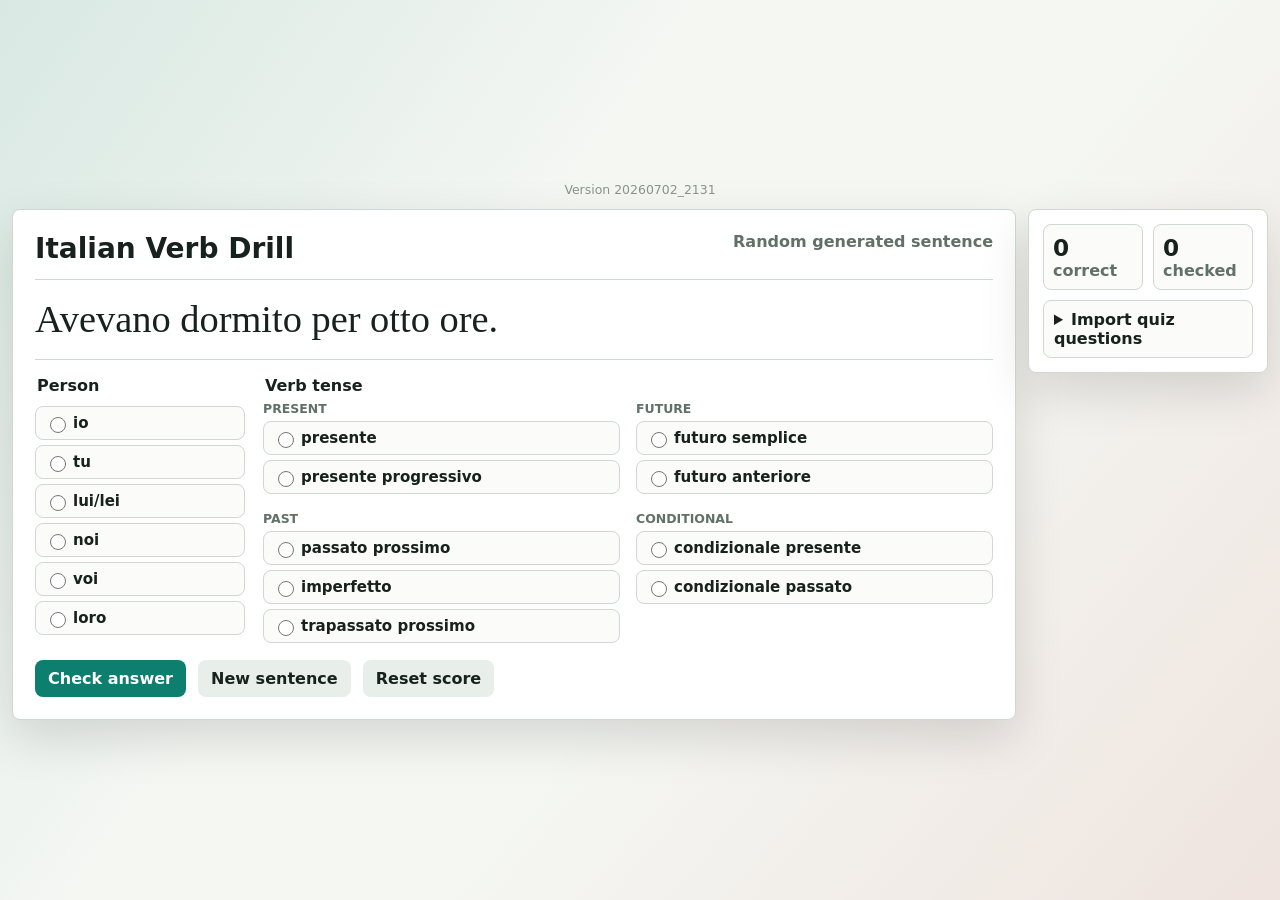
==== index.html @ b729ea6e "Clear answer state on new sentence" ====
﻿<!doctype html>
<html lang="en">
<head>
  <meta charset="utf-8">
  <meta name="viewport" content="width=device-width, initial-scale=1">
  <title>Italian Verb Drill</title>
  <style>
    :root { --ink:#17211d; --muted:#617167; --line:#cfd8d2; --page:#f5f7f3; --accent:#0d7f6f; --accent-dark:#095f54; --good:#12733c; --bad:#b1332c; --soft-good:#e7f5ec; --soft-bad:#fae9e7; }
    * { box-sizing: border-box; }
    body { font-family: system-ui, -apple-system, BlinkMacSystemFont, "Segoe UI", sans-serif; margin: 0; min-height: 100vh; display: grid; place-items: center; background: linear-gradient(125deg, rgba(13,127,111,.12), transparent 38%), linear-gradient(310deg, rgba(181,56,45,.10), transparent 42%), var(--page); color: var(--ink); padding: 12px; }
    main { width: min(1500px, 100%); display: grid; grid-template-columns: minmax(0, 1fr) 240px; gap: 12px; }
    section, aside { background: white; border: 1px solid var(--line); border-radius: 8px; box-shadow: 0 18px 50px #0002; }
    section { padding: clamp(14px, 2vw, 22px); }
    aside { padding: 14px; align-self: start; display: grid; gap: 10px; }
    h1 { margin: 0; font-size: clamp(1.25rem, 2.2vw, 1.75rem); letter-spacing: 0; }
    .top { display: flex; justify-content: space-between; gap: 16px; align-items: start; margin-bottom: 14px; }
    #counter, .muted { color: var(--muted); font-weight: 650; }
    #sentence { font: clamp(1.45rem, 3vw, 2.65rem)/1.12 Georgia, "Times New Roman", serif; margin: 0 0 16px; padding: 18px 0; border-block: 1px solid var(--line); }
    .grid { display: grid; grid-template-columns: 210px minmax(720px, 1fr); gap: 18px; align-items: start; }
    fieldset { border: 0; padding: 0; margin: 0; }
#tenses { display: grid; grid-template-columns: repeat(2, minmax(260px, 1fr)); gap: 12px 16px; align-items: start; }
.tense-stack { display: grid; gap: 12px; min-width: 0; }
.tense-group { min-width: 0; }
.tense-group-title { color: var(--muted); font-size: .78rem; font-weight: 850; text-transform: uppercase; margin: 0 0 5px; }
    legend { font-weight: 850; margin-bottom: 6px; }
    label { display: grid; grid-template-columns: 20px 1fr; gap: 8px; align-items: center; min-height: 34px; padding: 6px 9px; margin: 5px 0; border: 1px solid var(--line); border-radius: 8px; background: #fbfcfa; cursor: pointer; font-weight: 700; font-size: .94rem; }
    label.answer-correct { background: #e7f5ec; border-color: #8fcfa6; color: #115f34; }
    label.answer-wrong { background: #fae9e7; border-color: #e2aaa4; color: #9d2f28; }
    input[type="radio"] { width: 16px; height: 16px; accent-color: var(--accent); }
    button { margin-top: 12px; margin-right: 7px; padding: 9px 13px; border: 0; border-radius: 8px; font: inherit; font-weight: 850; cursor: pointer; background: #e8eee9; color: var(--ink); }
    button.primary { background: var(--accent); color: white; }
    button.primary:hover { background: var(--accent-dark); }
    #feedback { display: none; font-weight: 800; margin: 12px 0 0; padding: 10px 12px; border-radius: 8px; }
    #feedback[hidden] { display: none; }
    #feedback.show { display: block; }
    #feedback[hidden], #feedback.show[hidden] { display: none !important; }
    .conjugation-panel { margin-top: 12px; border: 1px solid var(--line); border-radius: 8px; background: #fbfcfa; overflow: hidden; }
    .conjugation-title { padding: 9px 11px; font-weight: 850; border-bottom: 1px solid var(--line); background: #f1f5f2; }
    .conjugation-grid { display: grid; grid-template-columns: repeat(2, minmax(0, 1fr)); }
    .conjugation-row { display: grid; grid-template-columns: 70px 1fr; gap: 8px; padding: 8px 11px; border-top: 1px solid #edf1ee; }
    .conjugation-row:nth-child(1), .conjugation-row:nth-child(2) { border-top: 0; }
    .conjugation-person { color: var(--muted); font-weight: 850; }
    .conjugation-form { font-weight: 760; }
    #feedback.correct { color: var(--good); background: var(--soft-good); border: 1px solid #acd7bb; }
    #feedback.wrong, #feedback.warn { color: var(--bad); background: var(--soft-bad); border: 1px solid #e6bab6; }
    .score { display: grid; grid-template-columns: 1fr 1fr; gap: 10px; }
    .score div { border: 1px solid var(--line); border-radius: 8px; padding: 9px; background: #fbfcfa; }
    .score strong { display: block; font-size: 1.45rem; }
    textarea { width: 100%; min-height: 120px; resize: vertical; border: 1px solid var(--line); border-radius: 8px; padding: 10px; font: 13px ui-monospace, Consolas, monospace; }
    .side-actions button { width: 100%; margin: 6px 0 0; }
    .import-tools { border: 1px solid var(--line); border-radius: 8px; padding: 9px 10px; background: #fbfcfa; }
    .import-tools summary { cursor: pointer; font-weight: 850; }
    .import-tools:not([open]) { padding-bottom: 9px; }
    .small { font-size: .9rem; color: var(--muted); line-height: 1.35; }
    @media (max-width: 1250px) { main { grid-template-columns: 1fr; } aside { grid-template-columns: 240px 1fr; align-items: start; } }
    @media (max-width: 1100px) { .grid { grid-template-columns: 190px minmax(0, 1fr); } #tenses { grid-template-columns: repeat(2, minmax(230px, 1fr)); } }
    @media (max-width: 820px) { main, .grid, #tenses { grid-template-columns: 1fr; } .top { display: block; } }
      .version-stamp { grid-column: 1 / -1; text-align: center; color: #8b948e; font-size: .78rem; margin-top: 2px; }
  </style>
</head>
<body>
<main>
  <div class="version-stamp" id="versionStamp"></div>
  <section>
    <div class="top"><h1>Italian Verb Drill</h1><div id="counter">New random sentence</div></div>
    <p id="sentence"></p>
    <form id="quiz" autocomplete="off">
      <div class="grid">
        <fieldset><legend>Person</legend><div id="people"></div></fieldset>
        <fieldset><legend>Verb tense</legend><div id="tenses"></div></fieldset>
      </div>
      <button class="primary" type="submit">Check answer</button>
      <button type="button" id="explain" hidden>Explain answer</button>
      <button type="button" id="next">New sentence</button>
      <button type="button" id="reset">Reset score</button>
    </form>
    <p id="feedback" aria-live="polite" hidden></p>
    <div id="conjugationPanel" class="conjugation-panel" hidden></div>
  </section>
  <aside>
    <div class="score">
      <div><strong id="correctCount">0</strong><span class="muted">correct</span></div>
      <div><strong id="attemptCount">0</strong><span class="muted">checked</span></div>
    </div>
    <details class="import-tools">
      <summary>Import quiz questions</summary>
      <p class="small">Copy the prompt, ask ChatGPT, then paste the JSON here and import it.</p>
      <textarea id="importBox" spellcheck="false" placeholder='[{"sentence":"Sto studiando la grammatica.","person":"io","tense":"presente progressivo","translation":"I am studying grammar."}]'></textarea>
      <div class="side-actions">
        <button type="button" id="copyPrompt">Copy ChatGPT prompt</button>
        <button type="button" id="importSentences">Import pasted sentences</button>
      </div>
    </details>
  </aside>
</main>
<script>
const APP_VERSION = "20260702_2131";
const people = ["io", "tu", "lui/lei", "noi", "voi", "loro"];
const tenses = [
  "presente",
  "presente progressivo",
  "passato prossimo",
  "imperfetto",
  "trapassato prossimo",
  "futuro semplice",
  "futuro anteriore",
  "condizionale presente",
  "condizionale passato"
];
const tenseHints = {
  presente: "The presente describes what happens now or generally. Look for endings like -o, -i, -a/-e, -iamo, -ate/-ete/-ite, or -ano/-ono.",
  "presente progressivo": "The presente progressivo uses stare in the present plus the gerund, like sto parlando or stanno dormendo.",
  "passato prossimo": "The passato prossimo uses avere or essere in the present plus a past participle, like ho parlato or sono stato.",
  imperfetto: "The imperfetto describes ongoing or habitual past action. Common endings include -vo, -vi, -va, -vamo, -vate, and -vano.",
  "trapassato prossimo": "The trapassato prossimo means had done something. It uses the imperfetto of avere or essere plus a past participle, like avevo parlato or ero stato.",
  "futuro semplice": "The futuro semplice describes what will happen. Common endings include -r\u00f2, -rai, -r\u00e0, -remo, -rete, and -ranno.",
  "futuro anteriore": "The futuro anteriore means will have done something. It uses the future of avere or essere plus a past participle, like avr\u00f2 parlato or sar\u00f2 stato.",
  "condizionale presente": "The condizionale presente describes what would happen. Common endings include -rei, -resti, -rebbe, -remmo, -reste, and -rebbero.",
  "condizionale passato": "The condizionale passato means would have done something. It uses the conditional of avere or essere plus a past participle, like avrei parlato or sarei stato."
};
const endings = {
  parlare: {
    "presente": { io:"parlo", tu:"parli", "lui/lei":"parla", noi:"parliamo", voi:"parlate", loro:"parlano" },
    "presente progressivo": { io:"sto parlando", tu:"stai parlando", "lui/lei":"sta parlando", noi:"stiamo parlando", voi:"state parlando", loro:"stanno parlando" },
    "passato prossimo": { io:"ho parlato", tu:"hai parlato", "lui/lei":"ha parlato", noi:"abbiamo parlato", voi:"avete parlato", loro:"hanno parlato" },
    "imperfetto": { io:"parlavo", tu:"parlavi", "lui/lei":"parlava", noi:"parlavamo", voi:"parlavate", loro:"parlavano" },
    "trapassato prossimo": { io:"avevo parlato", tu:"avevi parlato", "lui/lei":"aveva parlato", noi:"avevamo parlato", voi:"avevate parlato", loro:"avevano parlato" },
    "futuro semplice": { io:"parler\u00f2", tu:"parlerai", "lui/lei":"parler\u00e0", noi:"parleremo", voi:"parlerete", loro:"parleranno" },
    "futuro anteriore": { io:"avr\u00f2 parlato", tu:"avrai parlato", "lui/lei":"avr\u00e0 parlato", noi:"avremo parlato", voi:"avrete parlato", loro:"avranno parlato" },
    "condizionale presente": { io:"parlerei", tu:"parleresti", "lui/lei":"parlerebbe", noi:"parleremmo", voi:"parlereste", loro:"parlerebbero" },
    "condizionale passato": { io:"avrei parlato", tu:"avresti parlato", "lui/lei":"avrebbe parlato", noi:"avremmo parlato", voi:"avreste parlato", loro:"avrebbero parlato" }
  },
  finire: {
    "presente": { io:"finisco", tu:"finisci", "lui/lei":"finisce", noi:"finiamo", voi:"finite", loro:"finiscono" },
    "presente progressivo": { io:"sto finendo", tu:"stai finendo", "lui/lei":"sta finendo", noi:"stiamo finendo", voi:"state finendo", loro:"stanno finendo" },
    "passato prossimo": { io:"ho finito", tu:"hai finito", "lui/lei":"ha finito", noi:"abbiamo finito", voi:"avete finito", loro:"hanno finito" },
    "imperfetto": { io:"finivo", tu:"finivi", "lui/lei":"finiva", noi:"finivamo", voi:"finivate", loro:"finivano" },
    "trapassato prossimo": { io:"avevo finito", tu:"avevi finito", "lui/lei":"aveva finito", noi:"avevamo finito", voi:"avevate finito", loro:"avevano finito" },
    "futuro semplice": { io:"finir\u00f2", tu:"finirai", "lui/lei":"finir\u00e0", noi:"finiremo", voi:"finirete", loro:"finiranno" },
    "futuro anteriore": { io:"avr\u00f2 finito", tu:"avrai finito", "lui/lei":"avr\u00e0 finito", noi:"avremo finito", voi:"avrete finito", loro:"avranno finito" },
    "condizionale presente": { io:"finirei", tu:"finiresti", "lui/lei":"finirebbe", noi:"finiremmo", voi:"finireste", loro:"finirebbero" },
    "condizionale passato": { io:"avrei finito", tu:"avresti finito", "lui/lei":"avrebbe finito", noi:"avremmo finito", voi:"avreste finito", loro:"avrebbero finito" }
  },
  dormire: {
    "presente": { io:"dormo", tu:"dormi", "lui/lei":"dorme", noi:"dormiamo", voi:"dormite", loro:"dormono" },
    "presente progressivo": { io:"sto dormendo", tu:"stai dormendo", "lui/lei":"sta dormendo", noi:"stiamo dormendo", voi:"state dormendo", loro:"stanno dormendo" },
    "passato prossimo": { io:"ho dormito", tu:"hai dormito", "lui/lei":"ha dormito", noi:"abbiamo dormito", voi:"avete dormito", loro:"hanno dormito" },
    "imperfetto": { io:"dormivo", tu:"dormivi", "lui/lei":"dormiva", noi:"dormivamo", voi:"dormivate", loro:"dormivano" },
    "trapassato prossimo": { io:"avevo dormito", tu:"avevi dormito", "lui/lei":"aveva dormito", noi:"avevamo dormito", voi:"avevate dormito", loro:"avevano dormito" },
    "futuro semplice": { io:"dormir\u00f2", tu:"dormirai", "lui/lei":"dormir\u00e0", noi:"dormiremo", voi:"dormirete", loro:"dormiranno" },
    "futuro anteriore": { io:"avr\u00f2 dormito", tu:"avrai dormito", "lui/lei":"avr\u00e0 dormito", noi:"avremo dormito", voi:"avrete dormito", loro:"avranno dormito" },
    "condizionale presente": { io:"dormirei", tu:"dormiresti", "lui/lei":"dormirebbe", noi:"dormiremmo", voi:"dormireste", loro:"dormirebbero" },
    "condizionale passato": { io:"avrei dormito", tu:"avresti dormito", "lui/lei":"avrebbe dormito", noi:"avremmo dormito", voi:"avreste dormito", loro:"avrebbero dormito" }
  },
  essere: {
    "presente": { io:"sono", tu:"sei", "lui/lei":"\u00e8", noi:"siamo", voi:"siete", loro:"sono" },
    "passato prossimo": { io:"sono stato", tu:"sei stato", "lui/lei":"\u00e8 stato", noi:"siamo stati", voi:"siete stati", loro:"sono stati" },
    "imperfetto": { io:"ero", tu:"eri", "lui/lei":"era", noi:"eravamo", voi:"eravate", loro:"erano" },
    "trapassato prossimo": { io:"ero stato", tu:"eri stato", "lui/lei":"era stato", noi:"eravamo stati", voi:"eravate stati", loro:"erano stati" },
    "futuro semplice": { io:"sar\u00f2", tu:"sarai", "lui/lei":"sar\u00e0", noi:"saremo", voi:"sarete", loro:"saranno" },
    "futuro anteriore": { io:"sar\u00f2 stato", tu:"sarai stato", "lui/lei":"sar\u00e0 stato", noi:"saremo stati", voi:"sarete stati", loro:"saranno stati" },
    "condizionale presente": { io:"sarei", tu:"saresti", "lui/lei":"sarebbe", noi:"saremmo", voi:"sareste", loro:"sarebbero" },
    "condizionale passato": { io:"sarei stato", tu:"saresti stato", "lui/lei":"sarebbe stato", noi:"saremmo stati", voi:"sareste stati", loro:"sarebbero stati" }
  }
};
const verbContexts = {
  parlare: [
    { it: "con il professore", en: "with the teacher" },
    { it: "al telefono", en: "on the phone" },
    { it: "della lezione", en: "about the lesson" },
    { it: "con Maria dopo cena", en: "with Maria after dinner" },
    { it: "lentamente", en: "slowly" }
  ],
  finire: [
    { it: "i compiti", en: "the homework" },
    { it: "il libro", en: "the book" },
    { it: "il progetto", en: "the project" },
    { it: "la lezione", en: "the lesson" },
    { it: "tutto prima di cena", en: "everything before dinner" }
  ],
  dormire: [
    { it: "bene", en: "well" },
    { it: "poco", en: "a little" },
    { it: "fino a tardi", en: "until late" },
    { it: "in albergo", en: "at the hotel" },
    { it: "per otto ore", en: "for eight hours" }
  ]
};
const adjectiveForms = {
  pronto: { io:"pronto", tu:"pronto", "lui/lei":"pronto", noi:"pronti", voi:"pronti", loro:"pronti" },
  stanco: { io:"stanco", tu:"stanco", "lui/lei":"stanco", noi:"stanchi", voi:"stanchi", loro:"stanchi" },
  felice: { io:"felice", tu:"felice", "lui/lei":"felice", noi:"felici", voi:"felici", loro:"felici" },
  "in ritardo": { io:"in ritardo", tu:"in ritardo", "lui/lei":"in ritardo", noi:"in ritardo", voi:"in ritardo", loro:"in ritardo" },
  "molto gentile": { io:"molto gentile", tu:"molto gentile", "lui/lei":"molto gentile", noi:"molto gentili", voi:"molto gentili", loro:"molto gentili" }
};
const adjectives = Object.keys(adjectiveForms);
const adjectiveMeanings = {
  pronto: "ready",
  pronti: "ready",
  stanco: "tired",
  stanchi: "tired",
  felice: "happy",
  felici: "happy",
  "in ritardo": "late",
  "molto gentile": "very kind",
  "molto gentili": "very kind"
};
const verbMeanings = {
  parlare: "to speak",
  finire: "to finish",
  dormire: "to sleep",
  essere: "to be"
};
const personMeanings = {
  io: "I",
  tu: "you",
  "lui/lei": "he/she",
  noi: "we",
  voi: "you all",
  loro: "they"
};
const essereTranslationTemplates = {
  presente: { io:"am", tu:"are", "lui/lei":"is", noi:"are", voi:"are", loro:"are" },
  "presente progressivo": { io:"am being", tu:"are being", "lui/lei":"is being", noi:"are being", voi:"are being", loro:"are being" },
  "passato prossimo": { io:"was / have been", tu:"were / have been", "lui/lei":"was / has been", noi:"were / have been", voi:"were / have been", loro:"were / have been" },
  imperfetto: { io:"was / used to be", tu:"were / used to be", "lui/lei":"was / used to be", noi:"were / used to be", voi:"were / used to be", loro:"were / used to be" },
  "trapassato prossimo": { io:"had been", tu:"had been", "lui/lei":"had been", noi:"had been", voi:"had been", loro:"had been" },
  "futuro semplice": { io:"will be", tu:"will be", "lui/lei":"will be", noi:"will be", voi:"will be", loro:"will be" },
  "futuro anteriore": { io:"will have been", tu:"will have been", "lui/lei":"will have been", noi:"will have been", voi:"will have been", loro:"will have been" },
  "condizionale presente": { io:"would be", tu:"would be", "lui/lei":"would be", noi:"would be", voi:"would be", loro:"would be" },
  "condizionale passato": { io:"would have been", tu:"would have been", "lui/lei":"would have been", noi:"would have been", voi:"would have been", loro:"would have been" }
};
const translationTemplates = {
  presente: { parlare:"speak", finire:"finish", dormire:"sleep", essere:"am/is/are" },
  "presente progressivo": { parlare:"am/is/are speaking", finire:"am/is/are finishing", dormire:"am/is/are sleeping", essere:"am/is/are being" },
  "passato prossimo": { parlare:"spoke / have spoken", finire:"finished / have finished", dormire:"slept / have slept", essere:"was/were / have been" },
  imperfetto: { parlare:"was/were speaking / used to speak", finire:"was/were finishing / used to finish", dormire:"was/were sleeping / used to sleep", essere:"was/were / used to be" },
  "trapassato prossimo": { parlare:"had spoken", finire:"had finished", dormire:"had slept", essere:"had been" },
  "futuro semplice": { parlare:"will speak", finire:"will finish", dormire:"will sleep", essere:"will be" },
  "futuro anteriore": { parlare:"will have spoken", finire:"will have finished", dormire:"will have slept", essere:"will have been" },
  "condizionale presente": { parlare:"would speak", finire:"would finish", dormire:"would sleep", essere:"would be" },
  "condizionale passato": { parlare:"would have spoken", finire:"would have finished", dormire:"would have slept", essere:"would have been" }
};
const curatedQuestions = [
  { sentence:"Ho parlato con il medico stamattina.", person:"io", tense:"passato prossimo", verb:"parlare", form:"ho parlato", translation:"I spoke with the doctor this morning." },
  { sentence:"Stavamo parlando della vacanza.", person:"noi", tense:"presente progressivo", verb:"parlare", form:"stiamo parlando", translation:"We are talking about the vacation." },
  { sentence:"Avevate finito i compiti prima di uscire.", person:"voi", tense:"trapassato prossimo", verb:"finire", form:"avevate finito", translation:"You all had finished the homework before going out." },
  { sentence:"Finiranno il progetto entro venerd\u00ec.", person:"loro", tense:"futuro semplice", verb:"finire", form:"finiranno", translation:"They will finish the project by Friday." },
  { sentence:"Dormiresti meglio con meno caff\u00e8.", person:"tu", tense:"condizionale presente", verb:"dormire", form:"dormiresti", translation:"You would sleep better with less coffee." },
  { sentence:"Avrei dormito ancora un'ora.", person:"io", tense:"condizionale passato", verb:"dormire", form:"avrei dormito", translation:"I would have slept another hour." },
  { sentence:"Saremo stati in ritardo.", person:"noi", tense:"futuro anteriore", verb:"essere", form:"saremo stati", translation:"We will have been late." },
  { sentence:"Erano molto gentili con tutti.", person:"loro", tense:"imperfetto", verb:"essere", form:"erano", translation:"They were very kind to everyone." }
];
let imported = [];
let current = null;
let attempts = 0;
let correct = 0;
let answered = false;
let gotThisOne = false;
const form = document.getElementById("quiz");
const feedback = document.getElementById("feedback");
const conjugationPanel = document.getElementById("conjugationPanel");
const explainButton = document.getElementById("explain");
function choice(list) { return list[Math.floor(Math.random() * list.length)]; }
function capitalize(text) { return text.charAt(0).toUpperCase() + text.slice(1); }
function radios(list, name, target) { target.innerHTML = list.map(x => '<label><input type="radio" name="' + name + '" value="' + x + '"><span>' + x + '</span></label>').join(""); }
function tenseRadios(target) {
  const columns = [
    [
      { title: "Present", items: ["presente", "presente progressivo"] },
      { title: "Past", items: ["passato prossimo", "imperfetto", "trapassato prossimo"] }
    ],
    [
      { title: "Future", items: ["futuro semplice", "futuro anteriore"] },
      { title: "Conditional", items: ["condizionale presente", "condizionale passato"] }
    ]
  ];
  target.innerHTML = columns.map(column => '<div class="tense-stack">' + column.map(group => '<div class="tense-group"><div class="tense-group-title">' + group.title + '</div>' + group.items.map(x => '<label><input type="radio" name="tense" value="' + x + '"><span>' + x + '</span></label>').join("") + '</div>').join("") + '</div>').join("");
}
function selected(name) { return document.querySelector('input[name="' + name + '"]:checked')?.value; }
function clearSelections() { document.querySelectorAll('input[type="radio"]').forEach(input => { input.checked = false; input.defaultChecked = false; input.removeAttribute("checked"); }); }
function renderAnswerControls() {
  radios(people, "person", document.getElementById("people"));
  tenseRadios(document.getElementById("tenses"));
  clearSelections();
}
function clearAnswerHighlights() { document.querySelectorAll("label.answer-correct, label.answer-wrong").forEach(label => label.classList.remove("answer-correct", "answer-wrong")); }
function markChoice(name, value, className) { const input = Array.from(document.querySelectorAll('input[name="' + name + '"]')).find(option => option.value === value); if (input) input.closest("label")?.classList.add(className); }
function markCheckedAnswers(person, tense) { clearAnswerHighlights(); markChoice("person", current.person, "answer-correct"); markChoice("tense", current.tense, "answer-correct"); if (person !== current.person) markChoice("person", person, "answer-wrong"); if (tense !== current.tense) markChoice("tense", tense, "answer-wrong"); }
function hideFeedback() { feedback.hidden = true; feedback.className = ""; feedback.textContent = ""; }
function show(kind, text) { feedback.hidden = false; feedback.className = 'show ' + kind; feedback.textContent = text; }
function translationLine() { return current.translation ? " Translation: " + current.translation : ""; }
function hideConjugation() { conjugationPanel.hidden = true; conjugationPanel.innerHTML = ""; }
function resetAnswerState() {
  clearSelections();
  clearAnswerHighlights();
  hideConjugation();
  hideFeedback();
  explainButton.hidden = true;
  document.querySelectorAll("label.answer-correct, label.answer-wrong").forEach(label => label.classList.remove("answer-correct", "answer-wrong"));
}
function showConjugation() {
  if (!current.verb || !endings[current.verb]?.[current.tense]) { hideConjugation(); return; }
  const forms = endings[current.verb][current.tense];
  conjugationPanel.hidden = false;
  conjugationPanel.innerHTML = '<div class="conjugation-title">' + current.verb + ' - ' + current.tense + '</div><div class="conjugation-grid">' + people.map(person => '<div class="conjugation-row"><span class="conjugation-person">' + person + '</span><span class="conjugation-form">' + forms[person] + '</span></div>').join("") + '</div>';
}
function explainCurrent() {
  const formText = current.form || current.sentence.split(/\s+/).slice(0, 2).join(" ") || "the verb";
  const meaning = current.verb ? " The infinitive " + current.verb + " means " + (verbMeanings[current.verb] || "this verb") + "." : "";
  const translation = current.translation ? " Translation: " + current.translation : "";
  return formText + " is " + current.person + " in the " + current.tense + "." + meaning + " " + (tenseHints[current.tense] || "Look at the verb form and auxiliary to identify the tense.") + translation;
}
function updateScore() { correctCount.textContent = correct; attemptCount.textContent = attempts; }
function clearQuizUrl() { if (typeof location !== "undefined" && location.search) history.replaceState(null, "", location.pathname); }
function availablePairs() {
  const pairs = [];
  for (const verb of Object.keys(endings)) {
    for (const tense of tenses) {
      if (!endings[verb][tense]) continue;
      for (const person of people) {
        const formText = endings[verb][tense][person];
        const duplicateCount = people.filter(other => endings[verb][tense]?.[other] === formText).length;
        if (duplicateCount === 1) pairs.push({ verb, tense, person, form: formText });
      }
    }
  }
  return pairs;
}
const localPairs = availablePairs();
function englishVerbPhrase(pair) {
  if (pair.verb === "essere") return essereTranslationTemplates[pair.tense]?.[pair.person] || "be";
  const base = {
    parlare: "speak",
    finire: "finish",
    dormire: "sleep"
  }[pair.verb] || pair.verb;
  const third = { parlare: "speaks", finire: "finishes", dormire: "sleeps" }[pair.verb] || base;
  const gerund = { parlare: "speaking", finire: "finishing", dormire: "sleeping" }[pair.verb] || base;
  const past = { parlare: "spoken", finire: "finished", dormire: "slept" }[pair.verb] || base;
  const simplePast = { parlare: "spoke", finire: "finished", dormire: "slept" }[pair.verb] || base;
  const bePresent = { io: "am", tu: "are", "lui/lei": "is", noi: "are", voi: "are", loro: "are" }[pair.person];
  const bePast = { io: "was", tu: "were", "lui/lei": "was", noi: "were", voi: "were", loro: "were" }[pair.person];
  switch (pair.tense) {
    case "presente": return pair.person === "lui/lei" ? third : base;
    case "presente progressivo": return bePresent + " " + gerund;
    case "passato prossimo": return simplePast + " / have " + past;
    case "imperfetto": return bePast + " " + gerund + " / used to " + base;
    case "trapassato prossimo": return "had " + past;
    case "futuro semplice": return "will " + base;
    case "futuro anteriore": return "will have " + past;
    case "condizionale presente": return "would " + base;
    case "condizionale passato": return "would have " + past;
    default: return base;
  }
}
function makeTranslation(pair, extra, context) {
  const subject = personMeanings[pair.person] || pair.person;
  const verbPhrase = englishVerbPhrase(pair);
  const extraMeaning = pair.verb === "essere" ? (adjectiveMeanings[extra] || extra) : (context?.en || extra);
  return subject + " " + verbPhrase + " " + extraMeaning + ".";
}
function makeLocalQuestion() {
  const pair = choice(localPairs);
  let extra = "";
  let context = null;
  if (pair.verb === "essere") {
    const adjectiveKey = choice(adjectives);
    extra = adjectiveForms[adjectiveKey][pair.person];
  } else {
    context = choice(verbContexts[pair.verb]);
    extra = context.it;
  }
  return { sentence: capitalize(pair.form + " " + extra + "."), person: pair.person, tense: pair.tense, verb: pair.verb, form: pair.form, translation: makeTranslation(pair, extra, context) };
}
function normalizePerson(value) {
  const v = String(value || "").toLowerCase().trim();
  if (["io", "tu", "noi", "voi", "loro"].includes(v)) return v;
  if (["lui", "lei", "egli", "ella", "lui/lei", "3rd person singular"].includes(v)) return "lui/lei";
  return "";
}
function normalizeVerb(value) {
  const v = String(value || "").toLowerCase().trim();
  return endings[v] ? v : "";
}
function inferVerbFromSentence(sentenceText, tense, person) {
  const clean = String(sentenceText || "").toLowerCase();
  for (const verb of Object.keys(endings)) {
    const formText = endings[verb]?.[tense]?.[person];
    if (formText && clean.includes(formText.toLowerCase())) return { verb, form: formText };
  }
  return { verb: "", form: "" };
}
function normalizeTense(value) {
  const v = String(value || "").toLowerCase().trim();
  const aliases = {
    present: "presente",
    "present progressive": "presente progressivo",
    "presente progressiva": "presente progressivo",
    "present perfect": "passato prossimo",
    imperfect: "imperfetto",
    future: "futuro semplice",
    conditional: "condizionale presente",
    condizionale: "condizionale presente",
    "past conditional": "condizionale passato",
    "conditional past": "condizionale passato",
    "pluperfect": "trapassato prossimo",
    "future perfect": "futuro anteriore"
  };
  return aliases[v] || v;
}
function nextQuestion() {
  clearQuizUrl();
  current = imported.length ? choice(imported) : (Math.random() < 0.35 ? choice(curatedQuestions) : makeLocalQuestion());
  sentence.textContent = current.sentence;
  counter.textContent = imported.length ? "Random imported sentence" : "Random generated sentence";
  renderAnswerControls();
  answered = false;
  gotThisOne = false;
  form.reset();
  resetAnswerState();
}
renderAnswerControls();
form.addEventListener("submit", event => {
  event.preventDefault();
  const person = selected("person");
  const tense = selected("tense");
  if (!person || !tense) return show("warn", "Pick one option in each group first.");
  explainButton.hidden = true;
  if (!answered) { attempts++; answered = true; }
  markCheckedAnswers(person, tense);
  showConjugation();
  if (person === current.person && tense === current.tense) {
    if (!gotThisOne) { correct++; gotThisOne = true; }
    show("correct", "Correct." + translationLine());
  } else {
    show("wrong", "Not quite. Correct answer: " + current.person + ", " + current.tense + "." + translationLine());
    explainButton.hidden = false;
  }
  updateScore();
});
explainButton.onclick = () => show("wrong", explainCurrent());
next.onclick = () => { resetAnswerState(); nextQuestion(); };
reset.onclick = () => { attempts = 0; correct = 0; updateScore(); nextQuestion(); };
copyPrompt.onclick = async () => {
  const prompt = 'Create 30 short Italian practice sentences as JSON only. Each item must have sentence, person, tense, verb, and translation. verb must be the infinitive, such as parlare, finire, dormire, or essere. Do not include explicit subject pronouns like io, tu, lui, lei, noi, voi, or loro in the Italian sentence. The person should be inferable from the verb form. Avoid ambiguous forms where two people have the same conjugation. person must be one of: io, tu, lui/lei, noi, voi, loro. tense must be one of: presente, presente progressivo, passato prossimo, imperfetto, trapassato prossimo, futuro semplice, futuro anteriore, condizionale presente, condizionale passato. Use varied common verbs and natural beginner/intermediate sentences.';
  await navigator.clipboard.writeText(prompt);
  show("correct", "Prompt copied. Paste it into ChatGPT, then paste the JSON result into the import box.");
};
importSentences.onclick = () => {
  try {
    const data = JSON.parse(importBox.value);
    imported = data.map(item => {
      const sentenceText = String(item.sentence || "").trim();
      const person = normalizePerson(item.person);
      const tense = normalizeTense(item.tense);
      const inferred = inferVerbFromSentence(sentenceText, tense, person);
      const verb = normalizeVerb(item.verb) || inferred.verb;
      const form = item.form || inferred.form;
      return { sentence: sentenceText, person, tense, verb, form, translation: String(item.translation || "") };
    }).filter(item => item.sentence && people.includes(item.person) && tenses.includes(item.tense));
    if (!imported.length) throw new Error("No valid sentences found");
    show("correct", "Imported " + imported.length + " ChatGPT sentences.");
    importBox.value = "";
    document.querySelector(".import-tools")?.removeAttribute("open");
    nextQuestion();
  } catch (error) {
    show("wrong", "I couldn't import that JSON. Make sure ChatGPT returns a plain array of sentence objects.");
  }
};
versionStamp.textContent = "Version " + APP_VERSION;
nextQuestion();
</script>
</body>
</html>
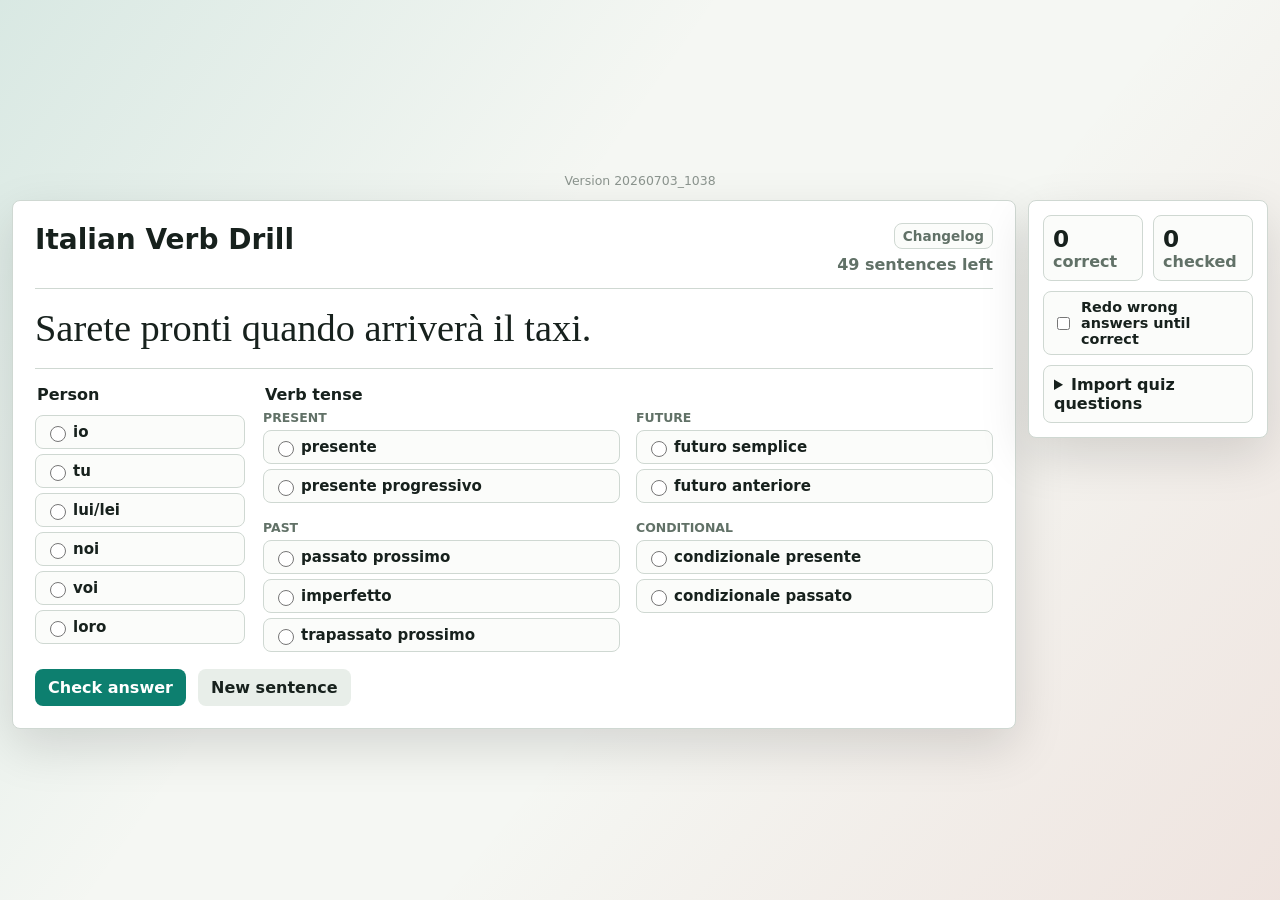
==== commit 531141f0: "Add curated quiz deck and changelog" ====
--- a/index.html
+++ b/index.html
@@ -13,7 +13,10 @@
     section { padding: clamp(14px, 2vw, 22px); }
     aside { padding: 14px; align-self: start; display: grid; gap: 10px; }
     h1 { margin: 0; font-size: clamp(1.25rem, 2.2vw, 1.75rem); letter-spacing: 0; }
-    .top { display: flex; justify-content: space-between; gap: 16px; align-items: start; margin-bottom: 14px; }
+    .top { display: flex; justify-content: space-between; gap: 16px; align-items: start; margin-bottom: 14px; }
+    .top-actions { display: grid; gap: 6px; justify-items: end; }
+    .changelog-link { color: var(--muted); text-decoration: none; font-weight: 850; border: 1px solid var(--line); border-radius: 8px; padding: 4px 8px; background: #fbfcfa; font-size: .85rem; }
+    .changelog-link:hover { color: var(--accent-dark); border-color: #95aaa0; }
     #counter, .muted { color: var(--muted); font-weight: 650; }
     #sentence { font: clamp(1.45rem, 3vw, 2.65rem)/1.12 Georgia, "Times New Roman", serif; margin: 0 0 16px; padding: 18px 0; border-block: 1px solid var(--line); }
     .grid { display: grid; grid-template-columns: 210px minmax(720px, 1fr); gap: 18px; align-items: start; }
@@ -45,7 +48,8 @@
     #feedback.wrong, #feedback.warn { color: var(--bad); background: var(--soft-bad); border: 1px solid #e6bab6; }
     .score { display: grid; grid-template-columns: 1fr 1fr; gap: 10px; }
     .score div { border: 1px solid var(--line); border-radius: 8px; padding: 9px; background: #fbfcfa; }
-    .score strong { display: block; font-size: 1.45rem; }
+    .score strong { display: block; font-size: 1.45rem; }
+    .retry-option { display: grid; grid-template-columns: 20px 1fr; gap: 8px; align-items: center; min-height: 34px; padding: 7px 9px; margin: 0; border: 1px solid var(--line); border-radius: 8px; background: #fbfcfa; cursor: pointer; font-weight: 750; font-size: .9rem; }
     textarea { width: 100%; min-height: 120px; resize: vertical; border: 1px solid var(--line); border-radius: 8px; padding: 10px; font: 13px ui-monospace, Consolas, monospace; }
     .side-actions button { width: 100%; margin: 6px 0 0; }
     .import-tools { border: 1px solid var(--line); border-radius: 8px; padding: 9px 10px; background: #fbfcfa; }
@@ -62,7 +66,7 @@
 <main>
   <div class="version-stamp" id="versionStamp"></div>
   <section>
-    <div class="top"><h1>Italian Verb Drill</h1><div id="counter">New random sentence</div></div>
+    <div class="top"><h1>Italian Verb Drill</h1><div class="top-actions"><a class="changelog-link" href="changelog.html" title="View changelog">Changelog</a><div id="counter">50 sentences left</div></div></div>
     <p id="sentence"></p>
     <form id="quiz" autocomplete="off">
       <div class="grid">
@@ -72,7 +76,6 @@
       <button class="primary" type="submit">Check answer</button>
       <button type="button" id="explain" hidden>Explain answer</button>
       <button type="button" id="next">New sentence</button>
-      <button type="button" id="reset">Reset score</button>
     </form>
     <p id="feedback" aria-live="polite" hidden></p>
     <div id="conjugationPanel" class="conjugation-panel" hidden></div>
@@ -82,6 +85,7 @@
       <div><strong id="correctCount">0</strong><span class="muted">correct</span></div>
       <div><strong id="attemptCount">0</strong><span class="muted">checked</span></div>
     </div>
+    <label class="retry-option"><input type="checkbox" id="retryWrong"><span>Redo wrong answers until correct</span></label>
     <details class="import-tools">
       <summary>Import quiz questions</summary>
       <p class="small">Copy the prompt, ask ChatGPT, then paste the JSON here and import it.</p>
@@ -94,7 +98,7 @@
   </aside>
 </main>
 <script>
-const APP_VERSION = "20260702_2131";
+const APP_VERSION = "20260703_1038";
 const people = ["io", "tu", "lui/lei", "noi", "voi", "loro"];
 const tenses = [
   "presente",
@@ -242,14 +246,60 @@
   "condizionale passato": { parlare:"would have spoken", finire:"would have finished", dormire:"would have slept", essere:"would have been" }
 };
 const curatedQuestions = [
-  { sentence:"Ho parlato con il medico stamattina.", person:"io", tense:"passato prossimo", verb:"parlare", form:"ho parlato", translation:"I spoke with the doctor this morning." },
-  { sentence:"Stavamo parlando della vacanza.", person:"noi", tense:"presente progressivo", verb:"parlare", form:"stiamo parlando", translation:"We are talking about the vacation." },
-  { sentence:"Avevate finito i compiti prima di uscire.", person:"voi", tense:"trapassato prossimo", verb:"finire", form:"avevate finito", translation:"You all had finished the homework before going out." },
-  { sentence:"Finiranno il progetto entro venerd\u00ec.", person:"loro", tense:"futuro semplice", verb:"finire", form:"finiranno", translation:"They will finish the project by Friday." },
-  { sentence:"Dormiresti meglio con meno caff\u00e8.", person:"tu", tense:"condizionale presente", verb:"dormire", form:"dormiresti", translation:"You would sleep better with less coffee." },
-  { sentence:"Avrei dormito ancora un'ora.", person:"io", tense:"condizionale passato", verb:"dormire", form:"avrei dormito", translation:"I would have slept another hour." },
-  { sentence:"Saremo stati in ritardo.", person:"noi", tense:"futuro anteriore", verb:"essere", form:"saremo stati", translation:"We will have been late." },
-  { sentence:"Erano molto gentili con tutti.", person:"loro", tense:"imperfetto", verb:"essere", form:"erano", translation:"They were very kind to everyone." }
+  { sentence:"Parlo con il farmacista perch\u00e9 ho mal di testa.", person:"io", tense:"presente", verb:"parlare", form:"parlo", translation:"I speak with the pharmacist because I have a headache." },
+  { sentence:"Stai parlando troppo veloce per me.", person:"tu", tense:"presente progressivo", verb:"parlare", form:"stai parlando", translation:"You are speaking too fast for me." },
+  { sentence:"Ha parlato con il proprietario dell'appartamento ieri sera.", person:"lui/lei", tense:"passato prossimo", verb:"parlare", form:"ha parlato", translation:"He/she spoke with the apartment owner last night." },
+  { sentence:"Parlavamo spesso di grammatica dopo la lezione.", person:"noi", tense:"imperfetto", verb:"parlare", form:"parlavamo", translation:"We often used to talk about grammar after class." },
+  { sentence:"Avevate parlato con l'insegnante prima dell'esame.", person:"voi", tense:"trapassato prossimo", verb:"parlare", form:"avevate parlato", translation:"You all had spoken with the teacher before the exam." },
+  { sentence:"Parleranno con il direttore domani mattina.", person:"loro", tense:"futuro semplice", verb:"parlare", form:"parleranno", translation:"They will speak with the manager tomorrow morning." },
+  { sentence:"Avr\u00f2 parlato con tutti prima della riunione.", person:"io", tense:"futuro anteriore", verb:"parlare", form:"avr\u00f2 parlato", translation:"I will have spoken with everyone before the meeting." },
+  { sentence:"Parleresti meglio se fossi meno nervoso.", person:"tu", tense:"condizionale presente", verb:"parlare", form:"parleresti", translation:"You would speak better if you were less nervous." },
+  { sentence:"Avrebbe parlato con te, ma era gi\u00e0 tardi.", person:"lui/lei", tense:"condizionale passato", verb:"parlare", form:"avrebbe parlato", translation:"He/she would have spoken with you, but it was already late." },
+  { sentence:"Parliamo con i vicini del rumore ogni settimana.", person:"noi", tense:"presente", verb:"parlare", form:"parliamo", translation:"We speak with the neighbors about the noise every week." },
+
+  { sentence:"Finisci il modulo prima di consegnarlo allo sportello.", person:"tu", tense:"presente", verb:"finire", form:"finisci", translation:"You finish the form before handing it in at the counter." },
+  { sentence:"Sta finendo la relazione per il lavoro.", person:"lui/lei", tense:"presente progressivo", verb:"finire", form:"sta finendo", translation:"He/she is finishing the report for work." },
+  { sentence:"Abbiamo finito il corso B1 la settimana scorsa.", person:"noi", tense:"passato prossimo", verb:"finire", form:"abbiamo finito", translation:"We finished the B1 course last week." },
+  { sentence:"Finivate sempre i compiti prima di cena.", person:"voi", tense:"imperfetto", verb:"finire", form:"finivate", translation:"You all always used to finish the homework before dinner." },
+  { sentence:"Avevano finito la spesa quando \u00e8 iniziato a piovere.", person:"loro", tense:"trapassato prossimo", verb:"finire", form:"avevano finito", translation:"They had finished the shopping when it started to rain." },
+  { sentence:"Finir\u00f2 il libro durante il viaggio in treno.", person:"io", tense:"futuro semplice", verb:"finire", form:"finir\u00f2", translation:"I will finish the book during the train trip." },
+  { sentence:"Avrai finito il turno prima delle sette.", person:"tu", tense:"futuro anteriore", verb:"finire", form:"avrai finito", translation:"You will have finished the shift before seven." },
+  { sentence:"Finirebbe il progetto oggi se avesse pi\u00f9 tempo.", person:"lui/lei", tense:"condizionale presente", verb:"finire", form:"finirebbe", translation:"He/she would finish the project today if he/she had more time." },
+  { sentence:"Avremmo finito prima, ma il computer si \u00e8 bloccato.", person:"noi", tense:"condizionale passato", verb:"finire", form:"avremmo finito", translation:"We would have finished earlier, but the computer froze." },
+  { sentence:"Finite la presentazione prima che arrivino gli ospiti.", person:"voi", tense:"presente", verb:"finire", form:"finite", translation:"You all finish the presentation before the guests arrive." },
+
+  { sentence:"Dormo poco quando bevo caff\u00e8 la sera.", person:"io", tense:"presente", verb:"dormire", form:"dormo", translation:"I sleep little when I drink coffee in the evening." },
+  { sentence:"Stai dormendo sul divano con la televisione accesa.", person:"tu", tense:"presente progressivo", verb:"dormire", form:"stai dormendo", translation:"You are sleeping on the sofa with the television on." },
+  { sentence:"Ha dormito in albergo vicino alla stazione.", person:"lui/lei", tense:"passato prossimo", verb:"dormire", form:"ha dormito", translation:"He/she slept in a hotel near the station." },
+  { sentence:"Dormivamo male quando faceva troppo caldo.", person:"noi", tense:"imperfetto", verb:"dormire", form:"dormivamo", translation:"We used to sleep badly when it was too hot." },
+  { sentence:"Avevate dormito solo tre ore prima dell'esame.", person:"voi", tense:"trapassato prossimo", verb:"dormire", form:"avevate dormito", translation:"You all had slept only three hours before the exam." },
+  { sentence:"Dormiranno dai nonni durante il fine settimana.", person:"loro", tense:"futuro semplice", verb:"dormire", form:"dormiranno", translation:"They will sleep at their grandparents' during the weekend." },
+  { sentence:"Avr\u00f2 dormito abbastanza prima del viaggio lungo.", person:"io", tense:"futuro anteriore", verb:"dormire", form:"avr\u00f2 dormito", translation:"I will have slept enough before the long trip." },
+  { sentence:"Dormiresti meglio in una stanza pi\u00f9 silenziosa.", person:"tu", tense:"condizionale presente", verb:"dormire", form:"dormiresti", translation:"You would sleep better in a quieter room." },
+  { sentence:"Avrebbe dormito ancora, ma la sveglia ha suonato.", person:"lui/lei", tense:"condizionale passato", verb:"dormire", form:"avrebbe dormito", translation:"He/she would have slept longer, but the alarm rang." },
+  { sentence:"Dormiamo sempre con la finestra un po' aperta.", person:"noi", tense:"presente", verb:"dormire", form:"dormiamo", translation:"We always sleep with the window slightly open." },
+
+  { sentence:"Sono pronto per parlare con l'impiegato del comune.", person:"io", tense:"presente", verb:"essere", form:"sono", translation:"I am ready to speak with the city office clerk." },
+  { sentence:"Sei stato molto paziente con il nuovo studente.", person:"tu", tense:"passato prossimo", verb:"essere", form:"sei stato", translation:"You were very patient with the new student." },
+  { sentence:"Era stanca dopo una giornata intera al lavoro.", person:"lui/lei", tense:"imperfetto", verb:"essere", form:"era", translation:"He/she was tired after a whole day at work." },
+  { sentence:"Eravamo stati in ritardo per colpa del traffico.", person:"noi", tense:"trapassato prossimo", verb:"essere", form:"eravamo stati", translation:"We had been late because of the traffic." },
+  { sentence:"Sarete pronti quando arriver\u00e0 il taxi.", person:"voi", tense:"futuro semplice", verb:"essere", form:"sarete", translation:"You all will be ready when the taxi arrives." },
+  { sentence:"Saranno stati felici di ricevere la notizia.", person:"loro", tense:"futuro anteriore", verb:"essere", form:"saranno stati", translation:"They will have been happy to receive the news." },
+  { sentence:"Sarei pi\u00f9 tranquillo con una spiegazione chiara.", person:"io", tense:"condizionale presente", verb:"essere", form:"sarei", translation:"I would be calmer with a clear explanation." },
+  { sentence:"Saresti stato pi\u00f9 sicuro con un po' di pratica.", person:"tu", tense:"condizionale passato", verb:"essere", form:"saresti stato", translation:"You would have been more confident with a bit of practice." },
+  { sentence:"Siamo molto gentili con i nuovi vicini.", person:"noi", tense:"presente", verb:"essere", form:"siamo", translation:"We are very kind to the new neighbors." },
+  { sentence:"Siete stati in biblioteca per studiare italiano.", person:"voi", tense:"passato prossimo", verb:"essere", form:"siete stati", translation:"You all were in the library to study Italian." },
+
+  { sentence:"Sto parlando con l'assistenza perch\u00e9 il pacco non \u00e8 arrivato.", person:"io", tense:"presente progressivo", verb:"parlare", form:"sto parlando", translation:"I am speaking with customer support because the package has not arrived." },
+  { sentence:"Hai finito la prenotazione prima di comprare i biglietti.", person:"tu", tense:"passato prossimo", verb:"finire", form:"hai finito", translation:"You finished the reservation before buying the tickets." },
+  { sentence:"Dormiva profondamente quando \u00e8 arrivata la telefonata.", person:"lui/lei", tense:"imperfetto", verb:"dormire", form:"dormiva", translation:"He/she was sleeping deeply when the phone call arrived." },
+  { sentence:"Avevamo parlato del problema prima della riunione.", person:"noi", tense:"trapassato prossimo", verb:"parlare", form:"avevamo parlato", translation:"We had spoken about the problem before the meeting." },
+  { sentence:"Finirete il trasloco entro domenica sera.", person:"voi", tense:"futuro semplice", verb:"finire", form:"finirete", translation:"You all will finish the move by Sunday evening." },
+  { sentence:"Avranno dormito poco dopo il concerto.", person:"loro", tense:"futuro anteriore", verb:"dormire", form:"avranno dormito", translation:"They will have slept little after the concert." },
+  { sentence:"Parlerei con il medico se il dolore continuasse.", person:"io", tense:"condizionale presente", verb:"parlare", form:"parlerei", translation:"I would speak with the doctor if the pain continued." },
+  { sentence:"Avresti finito il corso se non fossi partito.", person:"tu", tense:"condizionale passato", verb:"finire", form:"avresti finito", translation:"You would have finished the course if you had not left." },
+  { sentence:"Sono stati molto chiari durante la spiegazione.", person:"loro", tense:"passato prossimo", verb:"essere", form:"sono stati", translation:"They were very clear during the explanation." },
+  { sentence:"State finendo la cena prima di uscire.", person:"voi", tense:"presente progressivo", verb:"finire", form:"state finendo", translation:"You all are finishing dinner before going out." }
 ];
 let imported = [];
 let current = null;
@@ -257,11 +307,85 @@
 let correct = 0;
 let answered = false;
 let gotThisOne = false;
+let questionQueue = [];
+let retryQueue = [];
+let retryKeys = new Set();
+let currentSourceKey = "";
+let lastQuestionKey = "";
 const form = document.getElementById("quiz");
 const feedback = document.getElementById("feedback");
 const conjugationPanel = document.getElementById("conjugationPanel");
 const explainButton = document.getElementById("explain");
+const retryWrong = document.getElementById("retryWrong");
 function choice(list) { return list[Math.floor(Math.random() * list.length)]; }
+function questionKey(question) { return question.sentence + "|" + question.person + "|" + question.tense; }
+function shuffled(list) {
+  const copy = list.slice();
+  for (let index = copy.length - 1; index > 0; index -= 1) {
+    const swapIndex = Math.floor(Math.random() * (index + 1));
+    [copy[index], copy[swapIndex]] = [copy[swapIndex], copy[index]];
+  }
+  return copy;
+}
+function activeQuestions() { return imported.length ? imported : curatedQuestions; }
+function activeSourceKey() { return imported.length ? "imported:" + imported.length : "curated:" + curatedQuestions.length; }
+function refillQuestionQueue(sourceList = activeQuestions()) {
+  questionQueue = shuffled(sourceList);
+  if (questionQueue.length > 1 && questionKey(questionQueue[0]) === lastQuestionKey) {
+    [questionQueue[0], questionQueue[1]] = [questionQueue[1], questionQueue[0]];
+  }
+}
+function resetRetryQueue() {
+  retryQueue = [];
+  retryKeys = new Set();
+}
+function resetQuestionQueue() {
+  currentSourceKey = activeSourceKey();
+  resetRetryQueue();
+  refillQuestionQueue();
+}
+function addRetryQuestion(question) {
+  if (!retryWrong.checked) return;
+  const key = questionKey(question);
+  if (retryKeys.has(key)) return;
+  retryKeys.add(key);
+  retryQueue.push(question);
+}
+function removeRetryQuestion(question) {
+  const key = questionKey(question);
+  if (!retryKeys.has(key)) return;
+  retryKeys.delete(key);
+  retryQueue = retryQueue.filter(item => questionKey(item) !== key);
+}
+function takeNextQuestion() {
+  const sourceKey = activeSourceKey();
+  if (sourceKey !== currentSourceKey) {
+    currentSourceKey = sourceKey;
+    resetRetryQueue();
+    refillQuestionQueue();
+  }
+  if (questionQueue.length === 0) {
+    if (retryWrong.checked && retryQueue.length) {
+      const retryList = retryQueue.slice();
+      resetRetryQueue();
+      refillQuestionQueue(retryList);
+    } else {
+      refillQuestionQueue();
+    }
+  }
+  const next = questionQueue.shift();
+  lastQuestionKey = questionKey(next);
+  return next;
+}
+function sentenceCountLabel() {
+  const newLeft = questionQueue.length;
+  const retryLeft = retryQueue.length;
+  if (retryWrong.checked && retryLeft) {
+    const retryText = retryLeft === 1 ? "1 retry" : retryLeft + " retries";
+    return newLeft + " new left · " + retryText;
+  }
+  return newLeft === 1 ? "1 sentence left" : newLeft + " sentences left";
+}
 function capitalize(text) { return text.charAt(0).toUpperCase() + text.slice(1); }
 function radios(list, name, target) { target.innerHTML = list.map(x => '<label><input type="radio" name="' + name + '" value="' + x + '"><span>' + x + '</span></label>').join(""); }
 function tenseRadios(target) {
@@ -411,9 +535,9 @@
 }
 function nextQuestion() {
   clearQuizUrl();
-  current = imported.length ? choice(imported) : (Math.random() < 0.35 ? choice(curatedQuestions) : makeLocalQuestion());
+  current = takeNextQuestion();
   sentence.textContent = current.sentence;
-  counter.textContent = imported.length ? "Random imported sentence" : "Random generated sentence";
+  counter.textContent = sentenceCountLabel();
   renderAnswerControls();
   answered = false;
   gotThisOne = false;
@@ -432,8 +556,11 @@
   showConjugation();
   if (person === current.person && tense === current.tense) {
     if (!gotThisOne) { correct++; gotThisOne = true; }
+    removeRetryQuestion(current);
     show("correct", "Correct." + translationLine());
   } else {
+    addRetryQuestion(current);
+    counter.textContent = sentenceCountLabel();
     show("wrong", "Not quite. Correct answer: " + current.person + ", " + current.tense + "." + translationLine());
     explainButton.hidden = false;
   }
@@ -441,7 +568,7 @@
 });
 explainButton.onclick = () => show("wrong", explainCurrent());
 next.onclick = () => { resetAnswerState(); nextQuestion(); };
-reset.onclick = () => { attempts = 0; correct = 0; updateScore(); nextQuestion(); };
+retryWrong.addEventListener("change", () => { resetRetryQueue(); counter.textContent = sentenceCountLabel(); });
 copyPrompt.onclick = async () => {
   const prompt = 'Create 30 short Italian practice sentences as JSON only. Each item must have sentence, person, tense, verb, and translation. verb must be the infinitive, such as parlare, finire, dormire, or essere. Do not include explicit subject pronouns like io, tu, lui, lei, noi, voi, or loro in the Italian sentence. The person should be inferable from the verb form. Avoid ambiguous forms where two people have the same conjugation. person must be one of: io, tu, lui/lei, noi, voi, loro. tense must be one of: presente, presente progressivo, passato prossimo, imperfetto, trapassato prossimo, futuro semplice, futuro anteriore, condizionale presente, condizionale passato. Use varied common verbs and natural beginner/intermediate sentences.';
   await navigator.clipboard.writeText(prompt);
@@ -460,6 +587,7 @@
       return { sentence: sentenceText, person, tense, verb, form, translation: String(item.translation || "") };
     }).filter(item => item.sentence && people.includes(item.person) && tenses.includes(item.tense));
     if (!imported.length) throw new Error("No valid sentences found");
+    resetQuestionQueue();
     show("correct", "Imported " + imported.length + " ChatGPT sentences.");
     importBox.value = "";
     document.querySelector(".import-tools")?.removeAttribute("open");
@@ -469,6 +597,7 @@
   }
 };
 versionStamp.textContent = "Version " + APP_VERSION;
+resetQuestionQueue();
 nextQuestion();
 </script>
 </body>
@@ -488,3 +617,10 @@
 
 
 
+
+
+
+
+
+
+
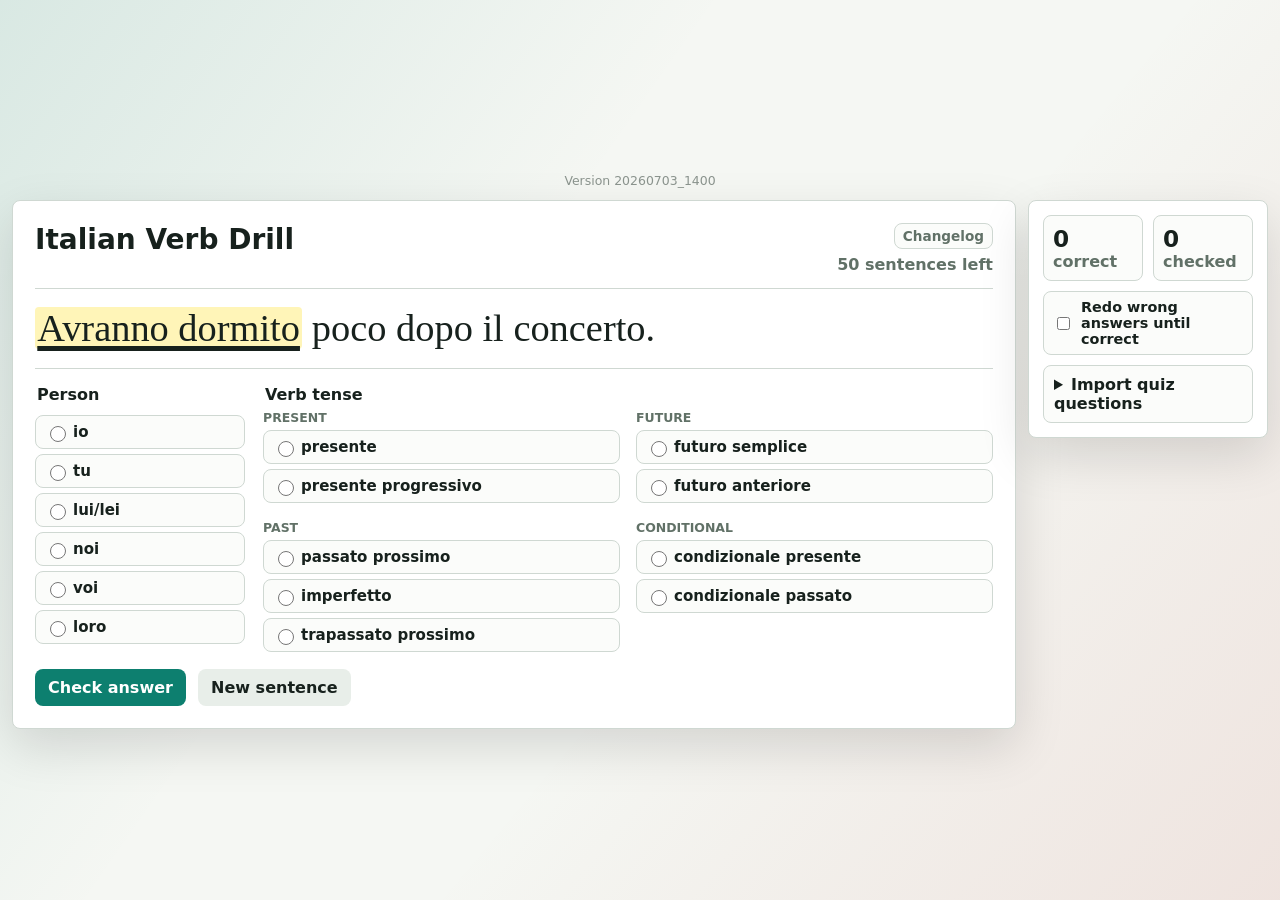
==== commit de9b561a: "Underline target verbs in quiz prompts" ====
--- a/index.html
+++ b/index.html
@@ -19,6 +19,7 @@
     .changelog-link:hover { color: var(--accent-dark); border-color: #95aaa0; }
     #counter, .muted { color: var(--muted); font-weight: 650; }
     #sentence { font: clamp(1.45rem, 3vw, 2.65rem)/1.12 Georgia, "Times New Roman", serif; margin: 0 0 16px; padding: 18px 0; border-block: 1px solid var(--line); }
+    #sentence .target-verb { text-decoration: underline; text-decoration-thickness: .14em; text-underline-offset: .12em; background: #fff5b8; padding: 0 .06em; border-radius: 4px; }
     .grid { display: grid; grid-template-columns: 210px minmax(720px, 1fr); gap: 18px; align-items: start; }
     fieldset { border: 0; padding: 0; margin: 0; }
 #tenses { display: grid; grid-template-columns: repeat(2, minmax(260px, 1fr)); gap: 12px 16px; align-items: start; }
@@ -66,7 +67,7 @@
 <main>
   <div class="version-stamp" id="versionStamp"></div>
   <section>
-    <div class="top"><h1>Italian Verb Drill</h1><div class="top-actions"><a class="changelog-link" href="changelog.html" title="View changelog">Changelog</a><div id="counter">50 sentences left</div></div></div>
+    <div class="top"><h1>Italian Verb Drill</h1><div class="top-actions"><a class="changelog-link" href="changelog.html" target="_blank" rel="noopener" title="View changelog">Changelog</a><div id="counter">50 sentences left</div></div></div>
     <p id="sentence"></p>
     <form id="quiz" autocomplete="off">
       <div class="grid">
@@ -98,7 +99,7 @@
   </aside>
 </main>
 <script>
-const APP_VERSION = "20260703_1038";
+const APP_VERSION = "20260703_1400";
 const people = ["io", "tu", "lui/lei", "noi", "voi", "loro"];
 const tenses = [
   "presente",
@@ -156,6 +157,17 @@
     "condizionale presente": { io:"dormirei", tu:"dormiresti", "lui/lei":"dormirebbe", noi:"dormiremmo", voi:"dormireste", loro:"dormirebbero" },
     "condizionale passato": { io:"avrei dormito", tu:"avresti dormito", "lui/lei":"avrebbe dormito", noi:"avremmo dormito", voi:"avreste dormito", loro:"avrebbero dormito" }
   },
+  arrivare: {
+    "presente": { io:"arrivo", tu:"arrivi", "lui/lei":"arriva", noi:"arriviamo", voi:"arrivate", loro:"arrivano" },
+    "presente progressivo": { io:"sto arrivando", tu:"stai arrivando", "lui/lei":"sta arrivando", noi:"stiamo arrivando", voi:"state arrivando", loro:"stanno arrivando" },
+    "passato prossimo": { io:"sono arrivato", tu:"sei arrivato", "lui/lei":"\u00e8 arrivato", noi:"siamo arrivati", voi:"siete arrivati", loro:"sono arrivati" },
+    "imperfetto": { io:"arrivavo", tu:"arrivavi", "lui/lei":"arrivava", noi:"arrivavamo", voi:"arrivavate", loro:"arrivavano" },
+    "trapassato prossimo": { io:"ero arrivato", tu:"eri arrivato", "lui/lei":"era arrivato", noi:"eravamo arrivati", voi:"eravate arrivati", loro:"erano arrivati" },
+    "futuro semplice": { io:"arriver\u00f2", tu:"arriverai", "lui/lei":"arriver\u00e0", noi:"arriveremo", voi:"arriverete", loro:"arriveranno" },
+    "futuro anteriore": { io:"sar\u00f2 arrivato", tu:"sarai arrivato", "lui/lei":"sar\u00e0 arrivato", noi:"saremo arrivati", voi:"sarete arrivati", loro:"saranno arrivati" },
+    "condizionale presente": { io:"arriverei", tu:"arriveresti", "lui/lei":"arriverebbe", noi:"arriveremmo", voi:"arrivereste", loro:"arriverebbero" },
+    "condizionale passato": { io:"sarei arrivato", tu:"saresti arrivato", "lui/lei":"sarebbe arrivato", noi:"saremmo arrivati", voi:"sareste arrivati", loro:"sarebbero arrivati" }
+  },
   essere: {
     "presente": { io:"sono", tu:"sei", "lui/lei":"\u00e8", noi:"siamo", voi:"siete", loro:"sono" },
     "passato prossimo": { io:"sono stato", tu:"sei stato", "lui/lei":"\u00e8 stato", noi:"siamo stati", voi:"siete stati", loro:"sono stati" },
@@ -182,6 +194,13 @@
     { it: "la lezione", en: "the lesson" },
     { it: "tutto prima di cena", en: "everything before dinner" }
   ],
+  arrivare: [
+    { it: "alla stazione", en: "at the station" },
+    { it: "in ritardo", en: "late" },
+    { it: "prima di cena", en: "before dinner" },
+    { it: "con il treno", en: "by train" },
+    { it: "davanti al museo", en: "in front of the museum" }
+  ],
   dormire: [
     { it: "bene", en: "well" },
     { it: "poco", en: "a little" },
@@ -213,6 +232,7 @@
   parlare: "to speak",
   finire: "to finish",
   dormire: "to sleep",
+  arrivare: "to arrive",
   essere: "to be"
 };
 const personMeanings = {
@@ -237,13 +257,13 @@
 const translationTemplates = {
   presente: { parlare:"speak", finire:"finish", dormire:"sleep", essere:"am/is/are" },
   "presente progressivo": { parlare:"am/is/are speaking", finire:"am/is/are finishing", dormire:"am/is/are sleeping", essere:"am/is/are being" },
-  "passato prossimo": { parlare:"spoke / have spoken", finire:"finished / have finished", dormire:"slept / have slept", essere:"was/were / have been" },
-  imperfetto: { parlare:"was/were speaking / used to speak", finire:"was/were finishing / used to finish", dormire:"was/were sleeping / used to sleep", essere:"was/were / used to be" },
-  "trapassato prossimo": { parlare:"had spoken", finire:"had finished", dormire:"had slept", essere:"had been" },
-  "futuro semplice": { parlare:"will speak", finire:"will finish", dormire:"will sleep", essere:"will be" },
-  "futuro anteriore": { parlare:"will have spoken", finire:"will have finished", dormire:"will have slept", essere:"will have been" },
-  "condizionale presente": { parlare:"would speak", finire:"would finish", dormire:"would sleep", essere:"would be" },
-  "condizionale passato": { parlare:"would have spoken", finire:"would have finished", dormire:"would have slept", essere:"would have been" }
+  "passato prossimo": { parlare:"spoke / have spoken", finire:"finished / have finished", dormire:"slept / have slept", arrivare:"arrived / have arrived", essere:"was/were / have been" },
+  imperfetto: { parlare:"was/were speaking / used to speak", finire:"was/were finishing / used to finish", dormire:"was/were sleeping / used to sleep", arrivare:"was/were arriving / used to arrive", essere:"was/were / used to be" },
+  "trapassato prossimo": { parlare:"had spoken", finire:"had finished", dormire:"had slept", arrivare:"had arrived", essere:"had been" },
+  "futuro semplice": { parlare:"will speak", finire:"will finish", dormire:"will sleep", arrivare:"will arrive", essere:"will be" },
+  "futuro anteriore": { parlare:"will have spoken", finire:"will have finished", dormire:"will have slept", arrivare:"will have arrived", essere:"will have been" },
+  "condizionale presente": { parlare:"would speak", finire:"would finish", dormire:"would sleep", arrivare:"would arrive", essere:"would be" },
+  "condizionale passato": { parlare:"would have spoken", finire:"would have finished", dormire:"would have slept", arrivare:"would have arrived", essere:"would have been" }
 };
 const curatedQuestions = [
   { sentence:"Parlo con il farmacista perch\u00e9 ho mal di testa.", person:"io", tense:"presente", verb:"parlare", form:"parlo", translation:"I speak with the pharmacist because I have a headache." },
@@ -283,7 +303,10 @@
   { sentence:"Sei stato molto paziente con il nuovo studente.", person:"tu", tense:"passato prossimo", verb:"essere", form:"sei stato", translation:"You were very patient with the new student." },
   { sentence:"Era stanca dopo una giornata intera al lavoro.", person:"lui/lei", tense:"imperfetto", verb:"essere", form:"era", translation:"He/she was tired after a whole day at work." },
   { sentence:"Eravamo stati in ritardo per colpa del traffico.", person:"noi", tense:"trapassato prossimo", verb:"essere", form:"eravamo stati", translation:"We had been late because of the traffic." },
-  { sentence:"Sarete pronti quando arriver\u00e0 il taxi.", person:"voi", tense:"futuro semplice", verb:"essere", form:"sarete", translation:"You all will be ready when the taxi arrives." },
+  { sentence:"Sarete pronti quando arriver\u00e0 il taxi.", translation:"You all will be ready when the taxi arrives.", targets:[
+    { person:"voi", tense:"futuro semplice", verb:"essere", form:"sarete" },
+    { person:"lui/lei", tense:"futuro semplice", verb:"arrivare", form:"arriver\u00e0" }
+  ] },
   { sentence:"Saranno stati felici di ricevere la notizia.", person:"loro", tense:"futuro anteriore", verb:"essere", form:"saranno stati", translation:"They will have been happy to receive the news." },
   { sentence:"Sarei pi\u00f9 tranquillo con una spiegazione chiara.", person:"io", tense:"condizionale presente", verb:"essere", form:"sarei", translation:"I would be calmer with a clear explanation." },
   { sentence:"Saresti stato pi\u00f9 sicuro con un po' di pratica.", person:"tu", tense:"condizionale passato", verb:"essere", form:"saresti stato", translation:"You would have been more confident with a bit of practice." },
@@ -318,7 +341,24 @@
 const explainButton = document.getElementById("explain");
 const retryWrong = document.getElementById("retryWrong");
 function choice(list) { return list[Math.floor(Math.random() * list.length)]; }
-function questionKey(question) { return question.sentence + "|" + question.person + "|" + question.tense; }
+function normalizeTargets(question) {
+  const targets = Array.isArray(question.targets) && question.targets.length ? question.targets : [{ person: question.person, tense: question.tense, verb: question.verb, form: question.form }];
+  return targets.map(target => ({
+    person: target.person,
+    tense: target.tense,
+    verb: target.verb || question.verb || "",
+    form: target.form || question.form || ""
+  })).filter(target => people.includes(target.person) && tenses.includes(target.tense));
+}
+function withTargets(question) { return { ...question, targets: normalizeTargets(question), targetIndex: 0 }; }
+function expandedQuestions() {
+  return (imported.length ? imported : curatedQuestions).flatMap(question => {
+    const base = withTargets(question);
+    return base.targets.map((target, index) => ({ ...base, targetIndex: index }));
+  });
+}
+function currentTarget() { return current?.targets?.[current.targetIndex || 0] || current || {}; }
+function questionKey(question) { const target = question.targets?.[question.targetIndex || 0] || question; return question.sentence + "|" + target.form + "|" + target.person + "|" + target.tense; }
 function shuffled(list) {
   const copy = list.slice();
   for (let index = copy.length - 1; index > 0; index -= 1) {
@@ -327,7 +367,7 @@
   }
   return copy;
 }
-function activeQuestions() { return imported.length ? imported : curatedQuestions; }
+function activeQuestions() { return expandedQuestions(); }
 function activeSourceKey() { return imported.length ? "imported:" + imported.length : "curated:" + curatedQuestions.length; }
 function refillQuestionQueue(sourceList = activeQuestions()) {
   questionQueue = shuffled(sourceList);
@@ -388,6 +428,20 @@
 }
 function capitalize(text) { return text.charAt(0).toUpperCase() + text.slice(1); }
 function radios(list, name, target) { target.innerHTML = list.map(x => '<label><input type="radio" name="' + name + '" value="' + x + '"><span>' + x + '</span></label>').join(""); }
+function escapeHtml(text) {
+  return String(text || "").replace(/[&<>"']/g, char => ({ "&":"&amp;", "<":"&lt;", ">":"&gt;", '"':"&quot;", "'":"&#39;" }[char]));
+}
+function renderSentence() {
+  const target = currentTarget();
+  const sentenceText = current.sentence || "";
+  const formText = target.form || "";
+  const index = formText ? sentenceText.toLowerCase().indexOf(formText.toLowerCase()) : -1;
+  if (index < 0) {
+    sentence.textContent = sentenceText;
+    return;
+  }
+  sentence.innerHTML = escapeHtml(sentenceText.slice(0, index)) + '<span class="target-verb">' + escapeHtml(sentenceText.slice(index, index + formText.length)) + '</span>' + escapeHtml(sentenceText.slice(index + formText.length));
+}
 function tenseRadios(target) {
   const columns = [
     [
@@ -410,7 +464,14 @@
 }
 function clearAnswerHighlights() { document.querySelectorAll("label.answer-correct, label.answer-wrong").forEach(label => label.classList.remove("answer-correct", "answer-wrong")); }
 function markChoice(name, value, className) { const input = Array.from(document.querySelectorAll('input[name="' + name + '"]')).find(option => option.value === value); if (input) input.closest("label")?.classList.add(className); }
-function markCheckedAnswers(person, tense) { clearAnswerHighlights(); markChoice("person", current.person, "answer-correct"); markChoice("tense", current.tense, "answer-correct"); if (person !== current.person) markChoice("person", person, "answer-wrong"); if (tense !== current.tense) markChoice("tense", tense, "answer-wrong"); }
+function markCheckedAnswers(person, tense) {
+  const target = currentTarget();
+  clearAnswerHighlights();
+  markChoice("person", target.person, "answer-correct");
+  markChoice("tense", target.tense, "answer-correct");
+  if (person !== target.person) markChoice("person", person, "answer-wrong");
+  if (tense !== target.tense) markChoice("tense", tense, "answer-wrong");
+}
 function hideFeedback() { feedback.hidden = true; feedback.className = ""; feedback.textContent = ""; }
 function show(kind, text) { feedback.hidden = false; feedback.className = 'show ' + kind; feedback.textContent = text; }
 function translationLine() { return current.translation ? " Translation: " + current.translation : ""; }
@@ -457,12 +518,13 @@
   const base = {
     parlare: "speak",
     finire: "finish",
-    dormire: "sleep"
+    dormire: "sleep",
+    arrivare: "arrive"
   }[pair.verb] || pair.verb;
-  const third = { parlare: "speaks", finire: "finishes", dormire: "sleeps" }[pair.verb] || base;
-  const gerund = { parlare: "speaking", finire: "finishing", dormire: "sleeping" }[pair.verb] || base;
-  const past = { parlare: "spoken", finire: "finished", dormire: "slept" }[pair.verb] || base;
-  const simplePast = { parlare: "spoke", finire: "finished", dormire: "slept" }[pair.verb] || base;
+  const third = { parlare: "speaks", finire: "finishes", dormire: "sleeps", arrivare: "arrives" }[pair.verb] || base;
+  const gerund = { parlare: "speaking", finire: "finishing", dormire: "sleeping", arrivare: "arriving" }[pair.verb] || base;
+  const past = { parlare: "spoken", finire: "finished", dormire: "slept", arrivare: "arrived" }[pair.verb] || base;
+  const simplePast = { parlare: "spoke", finire: "finished", dormire: "slept", arrivare: "arrived" }[pair.verb] || base;
   const bePresent = { io: "am", tu: "are", "lui/lei": "is", noi: "are", voi: "are", loro: "are" }[pair.person];
   const bePast = { io: "was", tu: "were", "lui/lei": "was", noi: "were", voi: "were", loro: "were" }[pair.person];
   switch (pair.tense) {
@@ -536,7 +598,7 @@
 function nextQuestion() {
   clearQuizUrl();
   current = takeNextQuestion();
-  sentence.textContent = current.sentence;
+  renderSentence();
   counter.textContent = sentenceCountLabel();
   renderAnswerControls();
   answered = false;
@@ -554,14 +616,15 @@
   if (!answered) { attempts++; answered = true; }
   markCheckedAnswers(person, tense);
   showConjugation();
-  if (person === current.person && tense === current.tense) {
+  const target = currentTarget();
+  if (person === target.person && tense === target.tense) {
     if (!gotThisOne) { correct++; gotThisOne = true; }
     removeRetryQuestion(current);
     show("correct", "Correct." + translationLine());
   } else {
     addRetryQuestion(current);
     counter.textContent = sentenceCountLabel();
-    show("wrong", "Not quite. Correct answer: " + current.person + ", " + current.tense + "." + translationLine());
+    show("wrong", "Not quite. Correct answer for " + (target.form || "that verb") + ": " + target.person + ", " + target.tense + "." + translationLine());
     explainButton.hidden = false;
   }
   updateScore();
@@ -570,7 +633,7 @@
 next.onclick = () => { resetAnswerState(); nextQuestion(); };
 retryWrong.addEventListener("change", () => { resetRetryQueue(); counter.textContent = sentenceCountLabel(); });
 copyPrompt.onclick = async () => {
-  const prompt = 'Create 30 short Italian practice sentences as JSON only. Each item must have sentence, person, tense, verb, and translation. verb must be the infinitive, such as parlare, finire, dormire, or essere. Do not include explicit subject pronouns like io, tu, lui, lei, noi, voi, or loro in the Italian sentence. The person should be inferable from the verb form. Avoid ambiguous forms where two people have the same conjugation. person must be one of: io, tu, lui/lei, noi, voi, loro. tense must be one of: presente, presente progressivo, passato prossimo, imperfetto, trapassato prossimo, futuro semplice, futuro anteriore, condizionale presente, condizionale passato. Use varied common verbs and natural beginner/intermediate sentences.';
+  const prompt = 'Create 30 short Italian practice sentences as JSON only. Each item must have sentence, person, tense, verb, and translation. If a sentence has multiple useful finite verbs, also include targets as an array of objects with form, person, tense, and verb for each quiz-worthy verb. verb must be the infinitive, such as parlare, finire, dormire, arrivare, or essere. Do not include explicit subject pronouns like io, tu, lui, lei, noi, voi, or loro in the Italian sentence. The person should be inferable from the verb form. Avoid ambiguous forms where two people have the same conjugation. person must be one of: io, tu, lui/lei, noi, voi, loro. tense must be one of: presente, presente progressivo, passato prossimo, imperfetto, trapassato prossimo, futuro semplice, futuro anteriore, condizionale presente, condizionale passato. Use varied common verbs and natural beginner/intermediate sentences.';
   await navigator.clipboard.writeText(prompt);
   show("correct", "Prompt copied. Paste it into ChatGPT, then paste the JSON result into the import box.");
 };
@@ -624,3 +687,4 @@
 
 
 
+
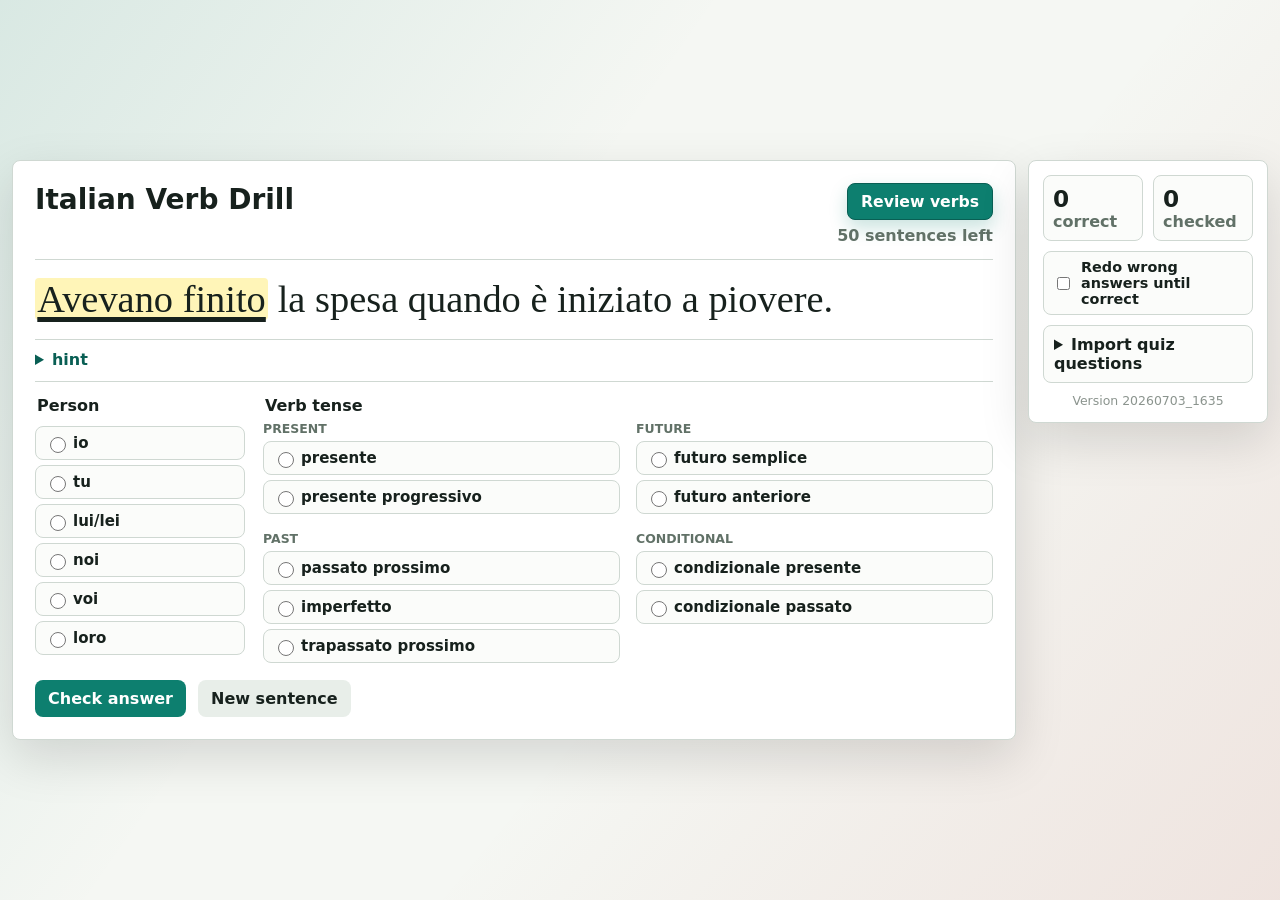
==== commit f71f16f8: "Update quiz review and hint UI" ====
--- a/index.html
+++ b/index.html
@@ -13,13 +13,16 @@
     section { padding: clamp(14px, 2vw, 22px); }
     aside { padding: 14px; align-self: start; display: grid; gap: 10px; }
     h1 { margin: 0; font-size: clamp(1.25rem, 2.2vw, 1.75rem); letter-spacing: 0; }
-    .top { display: flex; justify-content: space-between; gap: 16px; align-items: start; margin-bottom: 14px; }
-    .top-actions { display: grid; gap: 6px; justify-items: end; }
-    .changelog-link { color: var(--muted); text-decoration: none; font-weight: 850; border: 1px solid var(--line); border-radius: 8px; padding: 4px 8px; background: #fbfcfa; font-size: .85rem; }
-    .changelog-link:hover { color: var(--accent-dark); border-color: #95aaa0; }
+    .top { display: flex; justify-content: space-between; gap: 16px; align-items: start; margin-bottom: 14px; }
+    .top-actions { display: grid; gap: 6px; justify-items: end; }
+    .review-link { color: white; text-decoration: none; font-weight: 900; border: 1px solid var(--accent-dark); border-radius: 8px; padding: 8px 13px; background: var(--accent); font-size: .98rem; box-shadow: 0 8px 18px rgba(13,127,111,.22); }
+    .review-link:hover { background: var(--accent-dark); }
     #counter, .muted { color: var(--muted); font-weight: 650; }
     #sentence { font: clamp(1.45rem, 3vw, 2.65rem)/1.12 Georgia, "Times New Roman", serif; margin: 0 0 16px; padding: 18px 0; border-block: 1px solid var(--line); }
     #sentence .target-verb { text-decoration: underline; text-decoration-thickness: .14em; text-underline-offset: .12em; background: #fff5b8; padding: 0 .06em; border-radius: 4px; }
+    .hint { margin: -6px 0 14px; border-bottom: 1px solid var(--line); padding-bottom: 12px; }
+    .hint summary { cursor: pointer; color: var(--accent-dark); font-weight: 850; width: max-content; }
+    .hint p { margin: 8px 0 0; color: var(--muted); line-height: 1.35; }
     .grid { display: grid; grid-template-columns: 210px minmax(720px, 1fr); gap: 18px; align-items: start; }
     fieldset { border: 0; padding: 0; margin: 0; }
 #tenses { display: grid; grid-template-columns: repeat(2, minmax(260px, 1fr)); gap: 12px 16px; align-items: start; }
@@ -38,11 +41,12 @@
     #feedback[hidden] { display: none; }
     #feedback.show { display: block; }
     #feedback[hidden], #feedback.show[hidden] { display: none !important; }
-    .conjugation-panel { margin-top: 12px; border: 1px solid var(--line); border-radius: 8px; background: #fbfcfa; overflow: hidden; }
-    .conjugation-title { padding: 9px 11px; font-weight: 850; border-bottom: 1px solid var(--line); background: #f1f5f2; }
-    .conjugation-grid { display: grid; grid-template-columns: repeat(2, minmax(0, 1fr)); }
-    .conjugation-row { display: grid; grid-template-columns: 70px 1fr; gap: 8px; padding: 8px 11px; border-top: 1px solid #edf1ee; }
-    .conjugation-row:nth-child(1), .conjugation-row:nth-child(2) { border-top: 0; }
+    .conjugation-panel { margin-top: 12px; border: 1px solid var(--line); border-radius: 8px; background: #fbfcfa; overflow: hidden; }
+    .conjugation-title { padding: 9px 11px; font-weight: 850; border-bottom: 1px solid var(--line); background: #f1f5f2; }
+    .conjugation-grid { display: grid; grid-template-columns: repeat(2, minmax(0, 1fr)); }
+    .conjugation-column + .conjugation-column { border-left: 1px solid #edf1ee; }
+    .conjugation-row { display: grid; grid-template-columns: 70px 1fr; gap: 8px; padding: 8px 11px; border-top: 1px solid #edf1ee; }
+    .conjugation-row:first-child { border-top: 0; }
     .conjugation-person { color: var(--muted); font-weight: 850; }
     .conjugation-form { font-weight: 760; }
     #feedback.correct { color: var(--good); background: var(--soft-good); border: 1px solid #acd7bb; }
@@ -54,21 +58,24 @@
     textarea { width: 100%; min-height: 120px; resize: vertical; border: 1px solid var(--line); border-radius: 8px; padding: 10px; font: 13px ui-monospace, Consolas, monospace; }
     .side-actions button { width: 100%; margin: 6px 0 0; }
     .import-tools { border: 1px solid var(--line); border-radius: 8px; padding: 9px 10px; background: #fbfcfa; }
-    .import-tools summary { cursor: pointer; font-weight: 850; }
+    .import-tools summary { cursor: pointer; font-weight: 850; }
     .import-tools:not([open]) { padding-bottom: 9px; }
     .small { font-size: .9rem; color: var(--muted); line-height: 1.35; }
+    .version-stamp { color: #8b948e; font-size: .78rem; text-align: center; }
     @media (max-width: 1250px) { main { grid-template-columns: 1fr; } aside { grid-template-columns: 240px 1fr; align-items: start; } }
     @media (max-width: 1100px) { .grid { grid-template-columns: 190px minmax(0, 1fr); } #tenses { grid-template-columns: repeat(2, minmax(230px, 1fr)); } }
-    @media (max-width: 820px) { main, .grid, #tenses { grid-template-columns: 1fr; } .top { display: block; } }
-      .version-stamp { grid-column: 1 / -1; text-align: center; color: #8b948e; font-size: .78rem; margin-top: 2px; }
+    @media (max-width: 820px) { main, .grid, #tenses, .conjugation-grid { grid-template-columns: 1fr; } .top { display: block; } .conjugation-column + .conjugation-column { border-left: 0; border-top: 1px solid #edf1ee; } }
   </style>
 </head>
 <body>
-<main>
-  <div class="version-stamp" id="versionStamp"></div>
+<main>
   <section>
-    <div class="top"><h1>Italian Verb Drill</h1><div class="top-actions"><a class="changelog-link" href="changelog.html" target="_blank" rel="noopener" title="View changelog">Changelog</a><div id="counter">50 sentences left</div></div></div>
+    <div class="top"><h1>Italian Verb Drill</h1><div class="top-actions"><a class="review-link" href="review.html" target="_blank" rel="noopener" title="Review verb endings">Review verbs</a><div id="counter">50 sentences left</div></div></div>
     <p id="sentence"></p>
+    <details class="hint" id="hint">
+      <summary>hint</summary>
+      <p id="hintTranslation"></p>
+    </details>
     <form id="quiz" autocomplete="off">
       <div class="grid">
         <fieldset><legend>Person</legend><div id="people"></div></fieldset>
@@ -96,10 +103,11 @@
         <button type="button" id="importSentences">Import pasted sentences</button>
       </div>
     </details>
+    <div class="version-stamp" id="versionStamp"></div>
   </aside>
 </main>
-<script>
-const APP_VERSION = "20260703_1400";
+<script>
+const APP_VERSION = "20260703_1635";
 const people = ["io", "tu", "lui/lei", "noi", "voi", "loro"];
 const tenses = [
   "presente",
@@ -160,13 +168,13 @@
   arrivare: {
     "presente": { io:"arrivo", tu:"arrivi", "lui/lei":"arriva", noi:"arriviamo", voi:"arrivate", loro:"arrivano" },
     "presente progressivo": { io:"sto arrivando", tu:"stai arrivando", "lui/lei":"sta arrivando", noi:"stiamo arrivando", voi:"state arrivando", loro:"stanno arrivando" },
-    "passato prossimo": { io:"sono arrivato", tu:"sei arrivato", "lui/lei":"\u00e8 arrivato", noi:"siamo arrivati", voi:"siete arrivati", loro:"sono arrivati" },
+    "passato prossimo": { io:"sono arrivato/a", tu:"sei arrivato/a", "lui/lei":"\u00e8 arrivato/a", noi:"siamo arrivati/e", voi:"siete arrivati/e", loro:"sono arrivati/e" },
     "imperfetto": { io:"arrivavo", tu:"arrivavi", "lui/lei":"arrivava", noi:"arrivavamo", voi:"arrivavate", loro:"arrivavano" },
-    "trapassato prossimo": { io:"ero arrivato", tu:"eri arrivato", "lui/lei":"era arrivato", noi:"eravamo arrivati", voi:"eravate arrivati", loro:"erano arrivati" },
+    "trapassato prossimo": { io:"ero arrivato/a", tu:"eri arrivato/a", "lui/lei":"era arrivato/a", noi:"eravamo arrivati/e", voi:"eravate arrivati/e", loro:"erano arrivati/e" },
     "futuro semplice": { io:"arriver\u00f2", tu:"arriverai", "lui/lei":"arriver\u00e0", noi:"arriveremo", voi:"arriverete", loro:"arriveranno" },
-    "futuro anteriore": { io:"sar\u00f2 arrivato", tu:"sarai arrivato", "lui/lei":"sar\u00e0 arrivato", noi:"saremo arrivati", voi:"sarete arrivati", loro:"saranno arrivati" },
+    "futuro anteriore": { io:"sar\u00f2 arrivato/a", tu:"sarai arrivato/a", "lui/lei":"sar\u00e0 arrivato/a", noi:"saremo arrivati/e", voi:"sarete arrivati/e", loro:"saranno arrivati/e" },
     "condizionale presente": { io:"arriverei", tu:"arriveresti", "lui/lei":"arriverebbe", noi:"arriveremmo", voi:"arrivereste", loro:"arriverebbero" },
-    "condizionale passato": { io:"sarei arrivato", tu:"saresti arrivato", "lui/lei":"sarebbe arrivato", noi:"saremmo arrivati", voi:"sareste arrivati", loro:"sarebbero arrivati" }
+    "condizionale passato": { io:"sarei arrivato/a", tu:"saresti arrivato/a", "lui/lei":"sarebbe arrivato/a", noi:"saremmo arrivati/e", voi:"sareste arrivati/e", loro:"sarebbero arrivati/e" }
   },
   essere: {
     "presente": { io:"sono", tu:"sei", "lui/lei":"\u00e8", noi:"siamo", voi:"siete", loro:"sono" },
@@ -435,6 +443,8 @@
   const target = currentTarget();
   const sentenceText = current.sentence || "";
   const formText = target.form || "";
+  hint.open = false;
+  hintTranslation.textContent = current.translation || "No translation available for this sentence.";
   const index = formText ? sentenceText.toLowerCase().indexOf(formText.toLowerCase()) : -1;
   if (index < 0) {
     sentence.textContent = sentenceText;
@@ -479,16 +489,21 @@
 function resetAnswerState() {
   clearSelections();
   clearAnswerHighlights();
+  hint.open = false;
   hideConjugation();
   hideFeedback();
   explainButton.hidden = true;
   document.querySelectorAll("label.answer-correct, label.answer-wrong").forEach(label => label.classList.remove("answer-correct", "answer-wrong"));
 }
 function showConjugation() {
-  if (!current.verb || !endings[current.verb]?.[current.tense]) { hideConjugation(); return; }
-  const forms = endings[current.verb][current.tense];
+  const target = currentTarget();
+  if (!target.verb || !endings[target.verb]?.[target.tense]) { hideConjugation(); return; }
+  const forms = endings[target.verb][target.tense];
+  const singularPeople = ["io", "tu", "lui/lei"];
+  const pluralPeople = ["noi", "voi", "loro"];
+  const renderColumn = columnPeople => '<div class="conjugation-column">' + columnPeople.map(person => '<div class="conjugation-row"><span class="conjugation-person">' + person + '</span><span class="conjugation-form">' + forms[person] + '</span></div>').join("") + '</div>';
   conjugationPanel.hidden = false;
-  conjugationPanel.innerHTML = '<div class="conjugation-title">' + current.verb + ' - ' + current.tense + '</div><div class="conjugation-grid">' + people.map(person => '<div class="conjugation-row"><span class="conjugation-person">' + person + '</span><span class="conjugation-form">' + forms[person] + '</span></div>').join("") + '</div>';
+  conjugationPanel.innerHTML = '<div class="conjugation-title">' + target.verb + ' - ' + target.tense + '</div><div class="conjugation-grid">' + renderColumn(singularPeople) + renderColumn(pluralPeople) + '</div>';
 }
 function explainCurrent() {
   const formText = current.form || current.sentence.split(/\s+/).slice(0, 2).join(" ") || "the verb";
@@ -659,9 +674,9 @@
     show("wrong", "I couldn't import that JSON. Make sure ChatGPT returns a plain array of sentence objects.");
   }
 };
-versionStamp.textContent = "Version " + APP_VERSION;
-resetQuestionQueue();
-nextQuestion();
+versionStamp.textContent = "Version " + APP_VERSION;
+resetQuestionQueue();
+nextQuestion();
 </script>
 </body>
 </html>
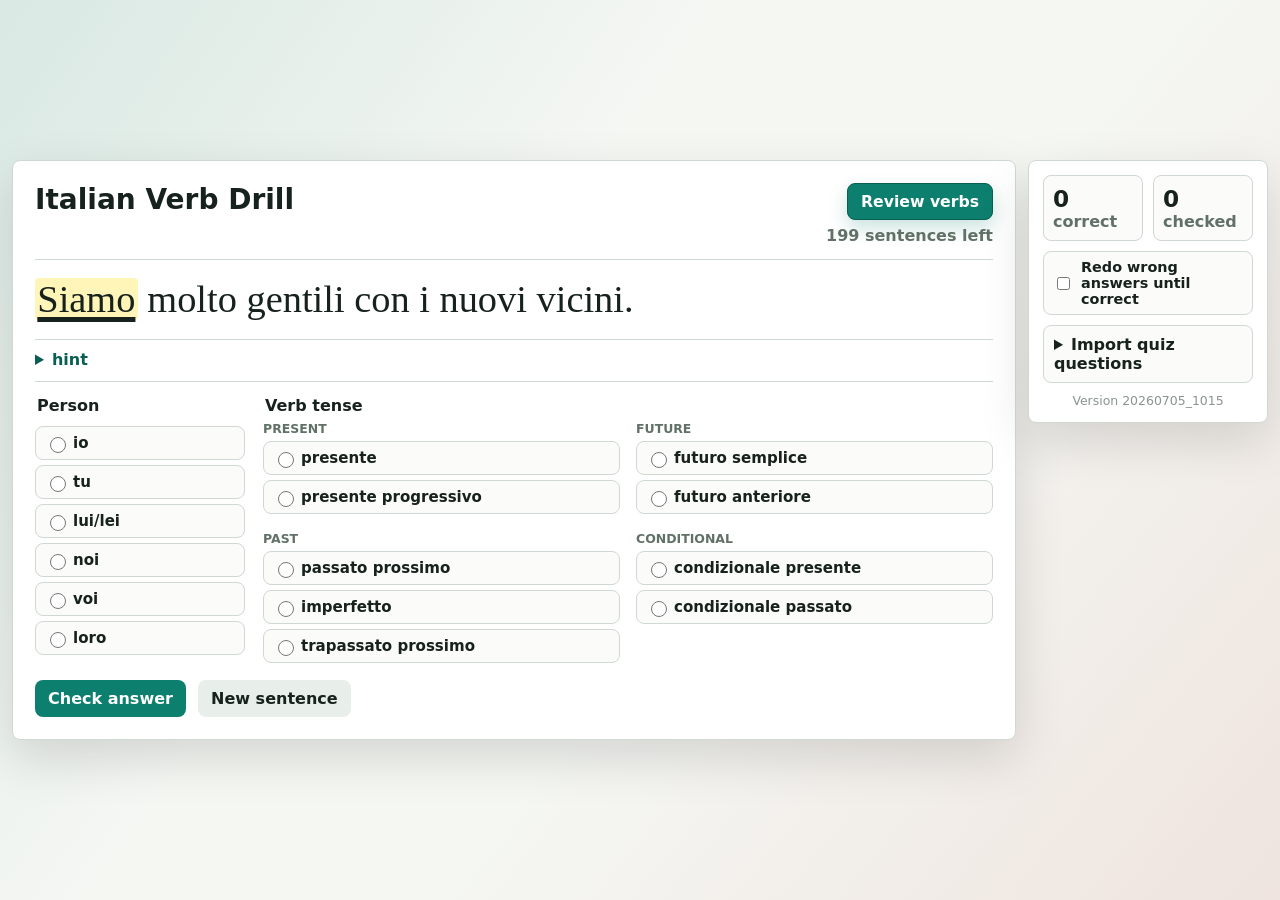
==== commit a3aa3dd2: "Expand built-in quiz sentence variety" ====
--- a/index.html
+++ b/index.html
@@ -70,7 +70,7 @@
 <body>
 <main>
   <section>
-    <div class="top"><h1>Italian Verb Drill</h1><div class="top-actions"><a class="review-link" href="review.html" target="_blank" rel="noopener" title="Review verb endings">Review verbs</a><div id="counter">50 sentences left</div></div></div>
+    <div class="top"><h1>Italian Verb Drill</h1><div class="top-actions"><a class="review-link" href="review.html" target="_blank" rel="noopener" title="Review verb endings">Review verbs</a><div id="counter">200 sentences left</div></div></div>
     <p id="sentence"></p>
     <details class="hint" id="hint">
       <summary>hint</summary>
@@ -107,7 +107,8 @@
   </aside>
 </main>
 <script>
-const APP_VERSION = "20260703_1635";
+const APP_VERSION = "20260705_1015";
+const BUILT_IN_QUESTION_COUNT = 200;
 const people = ["io", "tu", "lui/lei", "noi", "voi", "loro"];
 const tenses = [
   "presente",
@@ -193,28 +194,88 @@
     { it: "al telefono", en: "on the phone" },
     { it: "della lezione", en: "about the lesson" },
     { it: "con Maria dopo cena", en: "with Maria after dinner" },
-    { it: "lentamente", en: "slowly" }
+    { it: "lentamente", en: "slowly" },
+    { it: "con il vicino sul balcone", en: "with the neighbor on the balcony" },
+    { it: "del nuovo appartamento", en: "about the new apartment" },
+    { it: "con il medico per telefono", en: "with the doctor by phone" },
+    { it: "durante la pausa caff\u00e8", en: "during the coffee break" },
+    { it: "con l'impiegata alla posta", en: "with the clerk at the post office" },
+    { it: "della ricetta di famiglia", en: "about the family recipe" },
+    { it: "con calma dopo la riunione", en: "calmly after the meeting" },
+    { it: "con il meccanico in officina", en: "with the mechanic at the garage" },
+    { it: "del viaggio in Sicilia", en: "about the trip to Sicily" },
+    { it: "con i colleghi in cucina", en: "with the coworkers in the kitchen" },
+    { it: "a bassa voce in biblioteca", en: "quietly in the library" },
+    { it: "con la guida al museo", en: "with the guide at the museum" },
+    { it: "del tempo prima di uscire", en: "about the weather before going out" },
+    { it: "con il cameriere del conto", en: "with the waiter about the bill" },
+    { it: "con mia sorella del regalo", en: "with my sister about the gift" }
   ],
   finire: [
     { it: "i compiti", en: "the homework" },
     { it: "il libro", en: "the book" },
     { it: "il progetto", en: "the project" },
     { it: "la lezione", en: "the lesson" },
-    { it: "tutto prima di cena", en: "everything before dinner" }
+    { it: "tutto prima di cena", en: "everything before dinner" },
+    { it: "la spesa prima della chiusura", en: "the shopping before closing time" },
+    { it: "il modulo per il comune", en: "the form for city hall" },
+    { it: "la relazione per luned\u00ec", en: "the report for Monday" },
+    { it: "il caff\u00e8 prima del treno", en: "the coffee before the train" },
+    { it: "la valigia in camera", en: "the suitcase in the bedroom" },
+    { it: "gli esercizi di grammatica", en: "the grammar exercises" },
+    { it: "la prenotazione online", en: "the online reservation" },
+    { it: "il turno al negozio", en: "the shift at the shop" },
+    { it: "la lista per il mercato", en: "the list for the market" },
+    { it: "la cena senza fretta", en: "dinner without rushing" },
+    { it: "il corso prima dell'estate", en: "the course before summer" },
+    { it: "la presentazione in ufficio", en: "the presentation at the office" },
+    { it: "il trasloco entro domenica", en: "the move by Sunday" },
+    { it: "la telefonata con l'assicurazione", en: "the phone call with insurance" },
+    { it: "il film prima di mezzanotte", en: "the movie before midnight" }
   ],
   arrivare: [
     { it: "alla stazione", en: "at the station" },
     { it: "in ritardo", en: "late" },
     { it: "prima di cena", en: "before dinner" },
     { it: "con il treno", en: "by train" },
-    { it: "davanti al museo", en: "in front of the museum" }
+    { it: "davanti al museo", en: "in front of the museum" },
+    { it: "al mercato di quartiere", en: "at the neighborhood market" },
+    { it: "in tempo per la lezione", en: "in time for the lesson" },
+    { it: "dopo una lunga camminata", en: "after a long walk" },
+    { it: "alla fermata dell'autobus", en: "at the bus stop" },
+    { it: "sotto casa di Paolo", en: "outside Paolo's building" },
+    { it: "all'aeroporto senza problemi", en: "at the airport without problems" },
+    { it: "in piazza verso le otto", en: "in the square around eight" },
+    { it: "davanti alla farmacia", en: "in front of the pharmacy" },
+    { it: "con dieci minuti di anticipo", en: "ten minutes early" },
+    { it: "alla festa con gli amici", en: "at the party with friends" },
+    { it: "al ristorante dopo il lavoro", en: "at the restaurant after work" },
+    { it: "alla biglietteria del teatro", en: "at the theater ticket office" },
+    { it: "in centro con la metro", en: "downtown by subway" },
+    { it: "alla spiaggia nel pomeriggio", en: "at the beach in the afternoon" },
+    { it: "a casa prima della pioggia", en: "home before the rain" }
   ],
   dormire: [
     { it: "bene", en: "well" },
     { it: "poco", en: "a little" },
     { it: "fino a tardi", en: "until late" },
     { it: "in albergo", en: "at the hotel" },
-    { it: "per otto ore", en: "for eight hours" }
+    { it: "per otto ore", en: "for eight hours" },
+    { it: "sul divano del soggiorno", en: "on the living room sofa" },
+    { it: "con la finestra aperta", en: "with the window open" },
+    { it: "male per il rumore", en: "badly because of the noise" },
+    { it: "profondamente dopo il viaggio", en: "deeply after the trip" },
+    { it: "in una stanza tranquilla", en: "in a quiet room" },
+    { it: "solo poche ore", en: "only a few hours" },
+    { it: "durante il volo notturno", en: "during the night flight" },
+    { it: "senza svegliarsi", en: "without waking up" },
+    { it: "dai nonni nel weekend", en: "at the grandparents' on the weekend" },
+    { it: "con il telefono spento", en: "with the phone turned off" },
+    { it: "troppo tardi ieri sera", en: "too late last night" },
+    { it: "nella camera degli ospiti", en: "in the guest room" },
+    { it: "dopo una giornata pesante", en: "after a hard day" },
+    { it: "prima dell'esame importante", en: "before the important exam" },
+    { it: "con la coperta nuova", en: "with the new blanket" }
   ]
 };
 const adjectiveForms = {
@@ -222,7 +283,14 @@
   stanco: { io:"stanco", tu:"stanco", "lui/lei":"stanco", noi:"stanchi", voi:"stanchi", loro:"stanchi" },
   felice: { io:"felice", tu:"felice", "lui/lei":"felice", noi:"felici", voi:"felici", loro:"felici" },
   "in ritardo": { io:"in ritardo", tu:"in ritardo", "lui/lei":"in ritardo", noi:"in ritardo", voi:"in ritardo", loro:"in ritardo" },
-  "molto gentile": { io:"molto gentile", tu:"molto gentile", "lui/lei":"molto gentile", noi:"molto gentili", voi:"molto gentili", loro:"molto gentili" }
+  "molto gentile": { io:"molto gentile", tu:"molto gentile", "lui/lei":"molto gentile", noi:"molto gentili", voi:"molto gentili", loro:"molto gentili" },
+  occupato: { io:"occupato", tu:"occupato", "lui/lei":"occupato", noi:"occupati", voi:"occupati", loro:"occupati" },
+  tranquillo: { io:"tranquillo", tu:"tranquillo", "lui/lei":"tranquillo", noi:"tranquilli", voi:"tranquilli", loro:"tranquilli" },
+  sicuro: { io:"sicuro", tu:"sicuro", "lui/lei":"sicuro", noi:"sicuri", voi:"sicuri", loro:"sicuri" },
+  contento: { io:"contento", tu:"contento", "lui/lei":"contento", noi:"contenti", voi:"contenti", loro:"contenti" },
+  "molto paziente": { io:"molto paziente", tu:"molto paziente", "lui/lei":"molto paziente", noi:"molto pazienti", voi:"molto pazienti", loro:"molto pazienti" },
+  disponibile: { io:"disponibile", tu:"disponibile", "lui/lei":"disponibile", noi:"disponibili", voi:"disponibili", loro:"disponibili" },
+  "un po' nervoso": { io:"un po' nervoso", tu:"un po' nervoso", "lui/lei":"un po' nervoso", noi:"un po' nervosi", voi:"un po' nervosi", loro:"un po' nervosi" }
 };
 const adjectives = Object.keys(adjectiveForms);
 const adjectiveMeanings = {
@@ -234,7 +302,21 @@
   felici: "happy",
   "in ritardo": "late",
   "molto gentile": "very kind",
-  "molto gentili": "very kind"
+  "molto gentili": "very kind",
+  occupato: "busy",
+  occupati: "busy",
+  tranquillo: "calm",
+  tranquilli: "calm",
+  sicuro: "sure",
+  sicuri: "sure",
+  contento: "happy",
+  contenti: "happy",
+  "molto paziente": "very patient",
+  "molto pazienti": "very patient",
+  disponibile: "available",
+  disponibili: "available",
+  "un po' nervoso": "a little nervous",
+  "un po' nervosi": "a little nervous"
 };
 const verbMeanings = {
   parlare: "to speak",
@@ -359,12 +441,13 @@
   })).filter(target => people.includes(target.person) && tenses.includes(target.tense));
 }
 function withTargets(question) { return { ...question, targets: normalizeTargets(question), targetIndex: 0 }; }
-function expandedQuestions() {
-  return (imported.length ? imported : curatedQuestions).flatMap(question => {
+function expandedQuestionsFrom(list) {
+  return list.flatMap(question => {
     const base = withTargets(question);
     return base.targets.map((target, index) => ({ ...base, targetIndex: index }));
   });
 }
+function expandedQuestions() { return imported.length ? expandedQuestionsFrom(imported) : builtInQuestions(); }
 function currentTarget() { return current?.targets?.[current.targetIndex || 0] || current || {}; }
 function questionKey(question) { const target = question.targets?.[question.targetIndex || 0] || question; return question.sentence + "|" + target.form + "|" + target.person + "|" + target.tense; }
 function shuffled(list) {
@@ -376,7 +459,7 @@
   return copy;
 }
 function activeQuestions() { return expandedQuestions(); }
-function activeSourceKey() { return imported.length ? "imported:" + imported.length : "curated:" + curatedQuestions.length; }
+function activeSourceKey() { return imported.length ? "imported:" + imported.length : "built-in:" + BUILT_IN_QUESTION_COUNT + ":" + curatedQuestions.length; }
 function refillQuestionQueue(sourceList = activeQuestions()) {
   questionQueue = shuffled(sourceList);
   if (questionQueue.length > 1 && questionKey(questionQueue[0]) === lastQuestionKey) {
@@ -574,6 +657,38 @@
   }
   return { sentence: capitalize(pair.form + " " + extra + "."), person: pair.person, tense: pair.tense, verb: pair.verb, form: pair.form, translation: makeTranslation(pair, extra, context) };
 }
+function makeQuestionFromPair(pair, variantIndex) {
+  let extra = "";
+  let context = null;
+  if (pair.verb === "essere") {
+    const adjectiveKey = adjectives[variantIndex % adjectives.length];
+    extra = adjectiveForms[adjectiveKey][pair.person];
+  } else {
+    const contexts = verbContexts[pair.verb] || [];
+    context = contexts[variantIndex % contexts.length];
+    extra = context?.it || "";
+  }
+  return { sentence: capitalize(pair.form + " " + extra + "."), person: pair.person, tense: pair.tense, verb: pair.verb, form: pair.form, translation: makeTranslation(pair, extra, context) };
+}
+function builtInQuestions() {
+  const questions = expandedQuestionsFrom(curatedQuestions);
+  const seen = new Set(questions.map(questionKey));
+  let variantIndex = 0;
+  while (questions.length < BUILT_IN_QUESTION_COUNT && variantIndex < BUILT_IN_QUESTION_COUNT * 8) {
+    for (const pair of shuffled(localPairs)) {
+      const question = withTargets(makeQuestionFromPair(pair, variantIndex));
+      const expanded = { ...question, targetIndex: 0 };
+      const key = questionKey(expanded);
+      if (!seen.has(key)) {
+        seen.add(key);
+        questions.push(expanded);
+        if (questions.length >= BUILT_IN_QUESTION_COUNT) break;
+      }
+    }
+    variantIndex += 1;
+  }
+  return questions.slice(0, BUILT_IN_QUESTION_COUNT);
+}
 function normalizePerson(value) {
   const v = String(value || "").toLowerCase().trim();
   if (["io", "tu", "noi", "voi", "loro"].includes(v)) return v;
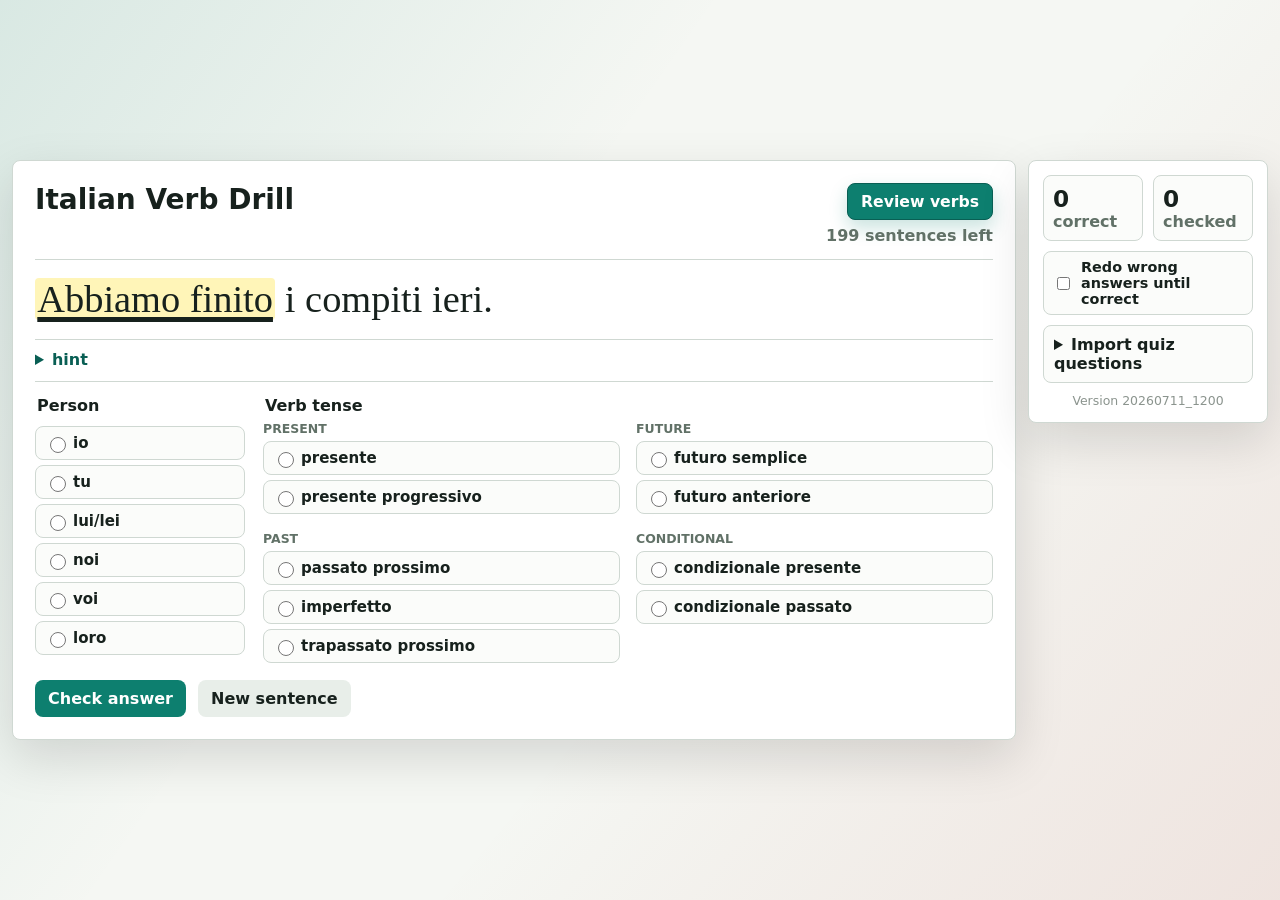
==== commit 4decd6fa: "Improve tense context in quiz questions" ====
--- a/index.html
+++ b/index.html
@@ -107,7 +107,7 @@
   </aside>
 </main>
 <script>
-const APP_VERSION = "20260705_1015";
+const APP_VERSION = "20260711_1200";
 const BUILT_IN_QUESTION_COUNT = 200;
 const people = ["io", "tu", "lui/lei", "noi", "voi", "loro"];
 const tenses = [
@@ -271,7 +271,7 @@
     { it: "senza svegliarsi", en: "without waking up" },
     { it: "dai nonni nel weekend", en: "at the grandparents' on the weekend" },
     { it: "con il telefono spento", en: "with the phone turned off" },
-    { it: "troppo tardi ieri sera", en: "too late last night" },
+    { it: "fino a molto tardi", en: "until very late" },
     { it: "nella camera degli ospiti", en: "in the guest room" },
     { it: "dopo una giornata pesante", en: "after a hard day" },
     { it: "prima dell'esame importante", en: "before the important exam" },
@@ -360,9 +360,9 @@
   { sentence:"Stai parlando troppo veloce per me.", person:"tu", tense:"presente progressivo", verb:"parlare", form:"stai parlando", translation:"You are speaking too fast for me." },
   { sentence:"Ha parlato con il proprietario dell'appartamento ieri sera.", person:"lui/lei", tense:"passato prossimo", verb:"parlare", form:"ha parlato", translation:"He/she spoke with the apartment owner last night." },
   { sentence:"Parlavamo spesso di grammatica dopo la lezione.", person:"noi", tense:"imperfetto", verb:"parlare", form:"parlavamo", translation:"We often used to talk about grammar after class." },
-  { sentence:"Avevate parlato con l'insegnante prima dell'esame.", person:"voi", tense:"trapassato prossimo", verb:"parlare", form:"avevate parlato", translation:"You all had spoken with the teacher before the exam." },
+  { sentence:"Avevate parlato con l'insegnante prima che iniziasse l'esame.", person:"voi", tense:"trapassato prossimo", verb:"parlare", form:"avevate parlato", translation:"You all had spoken with the teacher before the exam began." },
   { sentence:"Parleranno con il direttore domani mattina.", person:"loro", tense:"futuro semplice", verb:"parlare", form:"parleranno", translation:"They will speak with the manager tomorrow morning." },
-  { sentence:"Avr\u00f2 parlato con tutti prima della riunione.", person:"io", tense:"futuro anteriore", verb:"parlare", form:"avr\u00f2 parlato", translation:"I will have spoken with everyone before the meeting." },
+  { sentence:"Avr\u00f2 parlato con tutti prima che inizi la riunione.", person:"io", tense:"futuro anteriore", verb:"parlare", form:"avr\u00f2 parlato", translation:"I will have spoken with everyone before the meeting begins." },
   { sentence:"Parleresti meglio se fossi meno nervoso.", person:"tu", tense:"condizionale presente", verb:"parlare", form:"parleresti", translation:"You would speak better if you were less nervous." },
   { sentence:"Avrebbe parlato con te, ma era gi\u00e0 tardi.", person:"lui/lei", tense:"condizionale passato", verb:"parlare", form:"avrebbe parlato", translation:"He/she would have spoken with you, but it was already late." },
   { sentence:"Parliamo con i vicini del rumore ogni settimana.", person:"noi", tense:"presente", verb:"parlare", form:"parliamo", translation:"We speak with the neighbors about the noise every week." },
@@ -373,42 +373,42 @@
   { sentence:"Finivate sempre i compiti prima di cena.", person:"voi", tense:"imperfetto", verb:"finire", form:"finivate", translation:"You all always used to finish the homework before dinner." },
   { sentence:"Avevano finito la spesa quando \u00e8 iniziato a piovere.", person:"loro", tense:"trapassato prossimo", verb:"finire", form:"avevano finito", translation:"They had finished the shopping when it started to rain." },
   { sentence:"Finir\u00f2 il libro durante il viaggio in treno.", person:"io", tense:"futuro semplice", verb:"finire", form:"finir\u00f2", translation:"I will finish the book during the train trip." },
-  { sentence:"Avrai finito il turno prima delle sette.", person:"tu", tense:"futuro anteriore", verb:"finire", form:"avrai finito", translation:"You will have finished the shift before seven." },
+  { sentence:"Avrai finito il turno quando arriver\u00e0 il collega delle sette.", person:"tu", tense:"futuro anteriore", verb:"finire", form:"avrai finito", translation:"You will have finished the shift when the seven o'clock coworker arrives." },
   { sentence:"Finirebbe il progetto oggi se avesse pi\u00f9 tempo.", person:"lui/lei", tense:"condizionale presente", verb:"finire", form:"finirebbe", translation:"He/she would finish the project today if he/she had more time." },
   { sentence:"Avremmo finito prima, ma il computer si \u00e8 bloccato.", person:"noi", tense:"condizionale passato", verb:"finire", form:"avremmo finito", translation:"We would have finished earlier, but the computer froze." },
   { sentence:"Finite la presentazione prima che arrivino gli ospiti.", person:"voi", tense:"presente", verb:"finire", form:"finite", translation:"You all finish the presentation before the guests arrive." },
 
   { sentence:"Dormo poco quando bevo caff\u00e8 la sera.", person:"io", tense:"presente", verb:"dormire", form:"dormo", translation:"I sleep little when I drink coffee in the evening." },
   { sentence:"Stai dormendo sul divano con la televisione accesa.", person:"tu", tense:"presente progressivo", verb:"dormire", form:"stai dormendo", translation:"You are sleeping on the sofa with the television on." },
-  { sentence:"Ha dormito in albergo vicino alla stazione.", person:"lui/lei", tense:"passato prossimo", verb:"dormire", form:"ha dormito", translation:"He/she slept in a hotel near the station." },
+  { sentence:"Ha dormito in albergo vicino alla stazione ieri notte.", person:"lui/lei", tense:"passato prossimo", verb:"dormire", form:"ha dormito", translation:"He/she slept in a hotel near the station last night." },
   { sentence:"Dormivamo male quando faceva troppo caldo.", person:"noi", tense:"imperfetto", verb:"dormire", form:"dormivamo", translation:"We used to sleep badly when it was too hot." },
-  { sentence:"Avevate dormito solo tre ore prima dell'esame.", person:"voi", tense:"trapassato prossimo", verb:"dormire", form:"avevate dormito", translation:"You all had slept only three hours before the exam." },
+  { sentence:"Avevate dormito solo tre ore quando è iniziato l'esame.", person:"voi", tense:"trapassato prossimo", verb:"dormire", form:"avevate dormito", translation:"You all had slept only three hours when the exam began." },
   { sentence:"Dormiranno dai nonni durante il fine settimana.", person:"loro", tense:"futuro semplice", verb:"dormire", form:"dormiranno", translation:"They will sleep at their grandparents' during the weekend." },
-  { sentence:"Avr\u00f2 dormito abbastanza prima del viaggio lungo.", person:"io", tense:"futuro anteriore", verb:"dormire", form:"avr\u00f2 dormito", translation:"I will have slept enough before the long trip." },
+  { sentence:"Avr\u00f2 dormito abbastanza quando inizier\u00e0 il viaggio lungo.", person:"io", tense:"futuro anteriore", verb:"dormire", form:"avr\u00f2 dormito", translation:"I will have slept enough when the long trip begins." },
   { sentence:"Dormiresti meglio in una stanza pi\u00f9 silenziosa.", person:"tu", tense:"condizionale presente", verb:"dormire", form:"dormiresti", translation:"You would sleep better in a quieter room." },
   { sentence:"Avrebbe dormito ancora, ma la sveglia ha suonato.", person:"lui/lei", tense:"condizionale passato", verb:"dormire", form:"avrebbe dormito", translation:"He/she would have slept longer, but the alarm rang." },
   { sentence:"Dormiamo sempre con la finestra un po' aperta.", person:"noi", tense:"presente", verb:"dormire", form:"dormiamo", translation:"We always sleep with the window slightly open." },
 
   { sentence:"Sono pronto per parlare con l'impiegato del comune.", person:"io", tense:"presente", verb:"essere", form:"sono", translation:"I am ready to speak with the city office clerk." },
-  { sentence:"Sei stato molto paziente con il nuovo studente.", person:"tu", tense:"passato prossimo", verb:"essere", form:"sei stato", translation:"You were very patient with the new student." },
+  { sentence:"Sei stato molto paziente con il nuovo studente durante la lezione di ieri.", person:"tu", tense:"passato prossimo", verb:"essere", form:"sei stato", translation:"You were very patient with the new student during yesterday's lesson." },
   { sentence:"Era stanca dopo una giornata intera al lavoro.", person:"lui/lei", tense:"imperfetto", verb:"essere", form:"era", translation:"He/she was tired after a whole day at work." },
-  { sentence:"Eravamo stati in ritardo per colpa del traffico.", person:"noi", tense:"trapassato prossimo", verb:"essere", form:"eravamo stati", translation:"We had been late because of the traffic." },
+  { sentence:"Eravamo stati in ritardo la volta precedente, quindi quel giorno siamo partiti presto.", person:"noi", tense:"trapassato prossimo", verb:"essere", form:"eravamo stati", translation:"We had been late the previous time, so that day we left early." },
   { sentence:"Sarete pronti quando arriver\u00e0 il taxi.", translation:"You all will be ready when the taxi arrives.", targets:[
     { person:"voi", tense:"futuro semplice", verb:"essere", form:"sarete" },
     { person:"lui/lei", tense:"futuro semplice", verb:"arrivare", form:"arriver\u00e0" }
   ] },
-  { sentence:"Saranno stati felici di ricevere la notizia.", person:"loro", tense:"futuro anteriore", verb:"essere", form:"saranno stati", translation:"They will have been happy to receive the news." },
+  { sentence:"Saranno stati felici per ore quando torneremo a casa.", person:"loro", tense:"futuro anteriore", verb:"essere", form:"saranno stati", translation:"They will have been happy for hours when we return home." },
   { sentence:"Sarei pi\u00f9 tranquillo con una spiegazione chiara.", person:"io", tense:"condizionale presente", verb:"essere", form:"sarei", translation:"I would be calmer with a clear explanation." },
-  { sentence:"Saresti stato pi\u00f9 sicuro con un po' di pratica.", person:"tu", tense:"condizionale passato", verb:"essere", form:"saresti stato", translation:"You would have been more confident with a bit of practice." },
+  { sentence:"Saresti stato pi\u00f9 sicuro se avessi avuto un po' di pratica.", person:"tu", tense:"condizionale passato", verb:"essere", form:"saresti stato", translation:"You would have been more confident if you had had a bit of practice." },
   { sentence:"Siamo molto gentili con i nuovi vicini.", person:"noi", tense:"presente", verb:"essere", form:"siamo", translation:"We are very kind to the new neighbors." },
   { sentence:"Siete stati in biblioteca per studiare italiano.", person:"voi", tense:"passato prossimo", verb:"essere", form:"siete stati", translation:"You all were in the library to study Italian." },
 
   { sentence:"Sto parlando con l'assistenza perch\u00e9 il pacco non \u00e8 arrivato.", person:"io", tense:"presente progressivo", verb:"parlare", form:"sto parlando", translation:"I am speaking with customer support because the package has not arrived." },
   { sentence:"Hai finito la prenotazione prima di comprare i biglietti.", person:"tu", tense:"passato prossimo", verb:"finire", form:"hai finito", translation:"You finished the reservation before buying the tickets." },
   { sentence:"Dormiva profondamente quando \u00e8 arrivata la telefonata.", person:"lui/lei", tense:"imperfetto", verb:"dormire", form:"dormiva", translation:"He/she was sleeping deeply when the phone call arrived." },
-  { sentence:"Avevamo parlato del problema prima della riunione.", person:"noi", tense:"trapassato prossimo", verb:"parlare", form:"avevamo parlato", translation:"We had spoken about the problem before the meeting." },
+  { sentence:"Avevamo parlato del problema prima che iniziasse la riunione.", person:"noi", tense:"trapassato prossimo", verb:"parlare", form:"avevamo parlato", translation:"We had spoken about the problem before the meeting began." },
   { sentence:"Finirete il trasloco entro domenica sera.", person:"voi", tense:"futuro semplice", verb:"finire", form:"finirete", translation:"You all will finish the move by Sunday evening." },
-  { sentence:"Avranno dormito poco dopo il concerto.", person:"loro", tense:"futuro anteriore", verb:"dormire", form:"avranno dormito", translation:"They will have slept little after the concert." },
+  { sentence:"Avranno dormito poco quando partiranno per l'aeroporto.", person:"loro", tense:"futuro anteriore", verb:"dormire", form:"avranno dormito", translation:"They will have slept little when they leave for the airport." },
   { sentence:"Parlerei con il medico se il dolore continuasse.", person:"io", tense:"condizionale presente", verb:"parlare", form:"parlerei", translation:"I would speak with the doctor if the pain continued." },
   { sentence:"Avresti finito il corso se non fossi partito.", person:"tu", tense:"condizionale passato", verb:"finire", form:"avresti finito", translation:"You would have finished the course if you had not left." },
   { sentence:"Sono stati molto chiari durante la spiegazione.", person:"loro", tense:"passato prossimo", verb:"essere", form:"sono stati", translation:"They were very clear during the explanation." },
@@ -644,6 +644,59 @@
   const extraMeaning = pair.verb === "essere" ? (adjectiveMeanings[extra] || extra) : (context?.en || extra);
   return subject + " " + verbPhrase + " " + extraMeaning + ".";
 }
+const trapassatoReferenceEvents = {
+  parlare: { it: "prima che iniziasse la riunione", en: "before the meeting began" },
+  finire: { it: "quando è arrivato il responsabile", en: "when the supervisor arrived" },
+  dormire: { it: "prima che suonasse la sveglia", en: "before the alarm rang" },
+  arrivare: { it: "quando hanno aperto le porte", en: "when they opened the doors" },
+  essere: { it: "prima che la situazione cambiasse", en: "before the situation changed" }
+};
+const futuroAnterioreReferenceEvents = {
+  parlare: { it: "prima che inizi la riunione", en: "before the meeting begins" },
+  finire: { it: "quando arriverà il responsabile", en: "when the supervisor arrives" },
+  dormire: { it: "prima che suoni la sveglia", en: "before the alarm rings" },
+  arrivare: { it: "quando apriranno le porte", en: "when they open the doors" },
+  essere: { it: "prima che la situazione cambi", en: "before the situation changes" }
+};
+const condizionalePassatoContexts = {
+  parlare: { it: ", ma la riunione è stata annullata", en: ", but the meeting was canceled" },
+  finire: { it: ", ma il computer si è bloccato", en: ", but the computer froze" },
+  dormire: { it: ", ma la sveglia ha suonato", en: ", but the alarm rang" },
+  arrivare: { it: ", ma il treno è stato cancellato", en: ", but the train was canceled" },
+  essere: { it: ", ma la situazione è cambiata", en: ", but the situation changed" }
+};
+const basicTenseContexts = {
+  presente: {
+    parlare: { it: "ogni settimana", en: "every week" },
+    finire: { it: "di solito", en: "usually" },
+    dormire: { it: "ogni notte", en: "every night" },
+    arrivare: { it: "ogni settimana", en: "every week" },
+    essere: { it: "oggi", en: "today" }
+  },
+  "presente progressivo": { default: { it: "proprio adesso", en: "right now" } },
+  "passato prossimo": { default: { it: "ieri", en: "yesterday" } },
+  imperfetto: { default: { it: "in quel periodo", en: "during that period" } },
+  "futuro semplice": { default: { it: "domani", en: "tomorrow" } },
+  "condizionale presente": { default: { it: ", se fosse possibile", en: ", if it were possible" } }
+};
+function addTenseContext(pair, extra, translation) {
+  const referenceEvents = pair.tense === "trapassato prossimo"
+    ? trapassatoReferenceEvents
+    : pair.tense === "futuro anteriore"
+      ? futuroAnterioreReferenceEvents
+      : pair.tense === "condizionale passato"
+        ? condizionalePassatoContexts
+        : basicTenseContexts[pair.tense];
+  if (!referenceEvents) return { extra, translation };
+  const reference = referenceEvents[pair.verb] || referenceEvents.default;
+  if (!reference) return { extra, translation };
+  const italianSeparator = reference.it.startsWith(",") ? "" : " ";
+  const englishSeparator = reference.en.startsWith(",") ? "" : " ";
+  return {
+    extra: extra + italianSeparator + reference.it,
+    translation: translation.replace(/\.$/, "") + englishSeparator + reference.en + "."
+  };
+}
 function makeLocalQuestion() {
   const pair = choice(localPairs);
   let extra = "";
@@ -655,7 +708,8 @@
     context = choice(verbContexts[pair.verb]);
     extra = context.it;
   }
-  return { sentence: capitalize(pair.form + " " + extra + "."), person: pair.person, tense: pair.tense, verb: pair.verb, form: pair.form, translation: makeTranslation(pair, extra, context) };
+  const contextualized = addTenseContext(pair, extra, makeTranslation(pair, extra, context));
+  return { sentence: capitalize(pair.form + " " + contextualized.extra + "."), person: pair.person, tense: pair.tense, verb: pair.verb, form: pair.form, translation: contextualized.translation };
 }
 function makeQuestionFromPair(pair, variantIndex) {
   let extra = "";
@@ -668,7 +722,8 @@
     context = contexts[variantIndex % contexts.length];
     extra = context?.it || "";
   }
-  return { sentence: capitalize(pair.form + " " + extra + "."), person: pair.person, tense: pair.tense, verb: pair.verb, form: pair.form, translation: makeTranslation(pair, extra, context) };
+  const contextualized = addTenseContext(pair, extra, makeTranslation(pair, extra, context));
+  return { sentence: capitalize(pair.form + " " + contextualized.extra + "."), person: pair.person, tense: pair.tense, verb: pair.verb, form: pair.form, translation: contextualized.translation };
 }
 function builtInQuestions() {
   const questions = expandedQuestionsFrom(curatedQuestions);
@@ -763,7 +818,7 @@
 next.onclick = () => { resetAnswerState(); nextQuestion(); };
 retryWrong.addEventListener("change", () => { resetRetryQueue(); counter.textContent = sentenceCountLabel(); });
 copyPrompt.onclick = async () => {
-  const prompt = 'Create 30 short Italian practice sentences as JSON only. Each item must have sentence, person, tense, verb, and translation. If a sentence has multiple useful finite verbs, also include targets as an array of objects with form, person, tense, and verb for each quiz-worthy verb. verb must be the infinitive, such as parlare, finire, dormire, arrivare, or essere. Do not include explicit subject pronouns like io, tu, lui, lei, noi, voi, or loro in the Italian sentence. The person should be inferable from the verb form. Avoid ambiguous forms where two people have the same conjugation. person must be one of: io, tu, lui/lei, noi, voi, loro. tense must be one of: presente, presente progressivo, passato prossimo, imperfetto, trapassato prossimo, futuro semplice, futuro anteriore, condizionale presente, condizionale passato. Use varied common verbs and natural beginner/intermediate sentences.';
+  const prompt = 'Create 30 short Italian practice sentences as JSON only. Each item must have sentence, person, tense, verb, and translation. If a sentence has multiple useful finite verbs, also include targets as an array of objects with form, person, tense, and verb for each quiz-worthy verb. verb must be the infinitive, such as parlare, finire, dormire, arrivare, or essere. Do not include explicit subject pronouns like io, tu, lui, lei, noi, voi, or loro in the Italian sentence. The person should be inferable from the verb form. Avoid ambiguous forms where two people have the same conjugation. Give every sentence natural context that helps the learner infer its tense: a routine or current fact for presente, an action happening right now for presente progressivo, a completed past occasion for passato prossimo, a repeated or background past situation for imperfetto, a stated future occasion for futuro semplice, and an unreal condition for condizionale presente. Every trapassato prossimo sentence must explicitly state both the earlier completed action and a later past event, using a clause such as quando è arrivato... or prima che iniziasse...; a bare time phrase such as prima dell’esame is not enough. Every futuro anteriore sentence must likewise state the future event by which the action will already be complete, using a clause such as quando arriverà... or prima che inizi...; a bare deadline such as prima delle sette is not enough. Every condizionale passato sentence must include the unreal past condition or obstacle that explains why the action did not happen, using a clause such as se avessi avuto... or ma il computer si è bloccato; an isolated sentence such as Avresti finito i compiti is not enough. person must be one of: io, tu, lui/lei, noi, voi, loro. tense must be one of: presente, presente progressivo, passato prossimo, imperfetto, trapassato prossimo, futuro semplice, futuro anteriore, condizionale presente, condizionale passato. Use varied common verbs and natural beginner/intermediate sentences.';
   await navigator.clipboard.writeText(prompt);
   show("correct", "Prompt copied. Paste it into ChatGPT, then paste the JSON result into the import box.");
 };
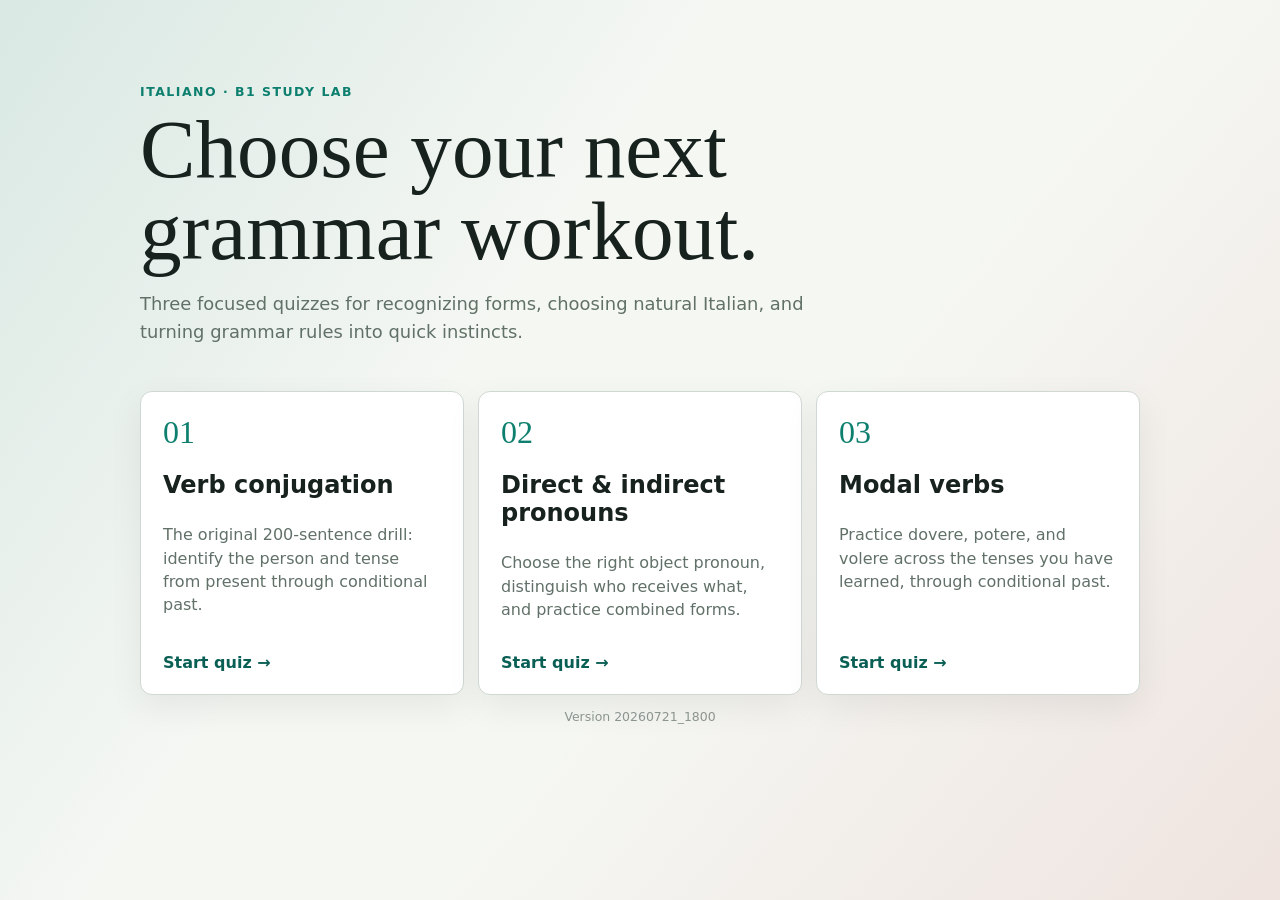
==== commit 428eb036: "Add Italian study quiz hub and grammar drills" ====
--- a/index.html
+++ b/index.html
@@ -1,875 +1 @@
-﻿<!doctype html>
-<html lang="en">
-<head>
-  <meta charset="utf-8">
-  <meta name="viewport" content="width=device-width, initial-scale=1">
-  <title>Italian Verb Drill</title>
-  <style>
-    :root { --ink:#17211d; --muted:#617167; --line:#cfd8d2; --page:#f5f7f3; --accent:#0d7f6f; --accent-dark:#095f54; --good:#12733c; --bad:#b1332c; --soft-good:#e7f5ec; --soft-bad:#fae9e7; }
-    * { box-sizing: border-box; }
-    body { font-family: system-ui, -apple-system, BlinkMacSystemFont, "Segoe UI", sans-serif; margin: 0; min-height: 100vh; display: grid; place-items: center; background: linear-gradient(125deg, rgba(13,127,111,.12), transparent 38%), linear-gradient(310deg, rgba(181,56,45,.10), transparent 42%), var(--page); color: var(--ink); padding: 12px; }
-    main { width: min(1500px, 100%); display: grid; grid-template-columns: minmax(0, 1fr) 240px; gap: 12px; }
-    section, aside { background: white; border: 1px solid var(--line); border-radius: 8px; box-shadow: 0 18px 50px #0002; }
-    section { padding: clamp(14px, 2vw, 22px); }
-    aside { padding: 14px; align-self: start; display: grid; gap: 10px; }
-    h1 { margin: 0; font-size: clamp(1.25rem, 2.2vw, 1.75rem); letter-spacing: 0; }
-    .top { display: flex; justify-content: space-between; gap: 16px; align-items: start; margin-bottom: 14px; }
-    .top-actions { display: grid; gap: 6px; justify-items: end; }
-    .review-link { color: white; text-decoration: none; font-weight: 900; border: 1px solid var(--accent-dark); border-radius: 8px; padding: 8px 13px; background: var(--accent); font-size: .98rem; box-shadow: 0 8px 18px rgba(13,127,111,.22); }
-    .review-link:hover { background: var(--accent-dark); }
-    #counter, .muted { color: var(--muted); font-weight: 650; }
-    #sentence { font: clamp(1.45rem, 3vw, 2.65rem)/1.12 Georgia, "Times New Roman", serif; margin: 0 0 16px; padding: 18px 0; border-block: 1px solid var(--line); }
-    #sentence .target-verb { text-decoration: underline; text-decoration-thickness: .14em; text-underline-offset: .12em; background: #fff5b8; padding: 0 .06em; border-radius: 4px; }
-    .hint { margin: -6px 0 14px; border-bottom: 1px solid var(--line); padding-bottom: 12px; }
-    .hint summary { cursor: pointer; color: var(--accent-dark); font-weight: 850; width: max-content; }
-    .hint p { margin: 8px 0 0; color: var(--muted); line-height: 1.35; }
-    .grid { display: grid; grid-template-columns: 210px minmax(720px, 1fr); gap: 18px; align-items: start; }
-    fieldset { border: 0; padding: 0; margin: 0; }
-#tenses { display: grid; grid-template-columns: repeat(2, minmax(260px, 1fr)); gap: 12px 16px; align-items: start; }
-.tense-stack { display: grid; gap: 12px; min-width: 0; }
-.tense-group { min-width: 0; }
-.tense-group-title { color: var(--muted); font-size: .78rem; font-weight: 850; text-transform: uppercase; margin: 0 0 5px; }
-    legend { font-weight: 850; margin-bottom: 6px; }
-    label { display: grid; grid-template-columns: 20px 1fr; gap: 8px; align-items: center; min-height: 34px; padding: 6px 9px; margin: 5px 0; border: 1px solid var(--line); border-radius: 8px; background: #fbfcfa; cursor: pointer; font-weight: 700; font-size: .94rem; }
-    label.answer-correct { background: #e7f5ec; border-color: #8fcfa6; color: #115f34; }
-    label.answer-wrong { background: #fae9e7; border-color: #e2aaa4; color: #9d2f28; }
-    input[type="radio"] { width: 16px; height: 16px; accent-color: var(--accent); }
-    button { margin-top: 12px; margin-right: 7px; padding: 9px 13px; border: 0; border-radius: 8px; font: inherit; font-weight: 850; cursor: pointer; background: #e8eee9; color: var(--ink); }
-    button.primary { background: var(--accent); color: white; }
-    button.primary:hover { background: var(--accent-dark); }
-    #feedback { display: none; font-weight: 800; margin: 12px 0 0; padding: 10px 12px; border-radius: 8px; }
-    #feedback[hidden] { display: none; }
-    #feedback.show { display: block; }
-    #feedback[hidden], #feedback.show[hidden] { display: none !important; }
-    .conjugation-panel { margin-top: 12px; border: 1px solid var(--line); border-radius: 8px; background: #fbfcfa; overflow: hidden; }
-    .conjugation-title { padding: 9px 11px; font-weight: 850; border-bottom: 1px solid var(--line); background: #f1f5f2; }
-    .conjugation-grid { display: grid; grid-template-columns: repeat(2, minmax(0, 1fr)); }
-    .conjugation-column + .conjugation-column { border-left: 1px solid #edf1ee; }
-    .conjugation-row { display: grid; grid-template-columns: 70px 1fr; gap: 8px; padding: 8px 11px; border-top: 1px solid #edf1ee; }
-    .conjugation-row:first-child { border-top: 0; }
-    .conjugation-person { color: var(--muted); font-weight: 850; }
-    .conjugation-form { font-weight: 760; }
-    #feedback.correct { color: var(--good); background: var(--soft-good); border: 1px solid #acd7bb; }
-    #feedback.wrong, #feedback.warn { color: var(--bad); background: var(--soft-bad); border: 1px solid #e6bab6; }
-    .score { display: grid; grid-template-columns: 1fr 1fr; gap: 10px; }
-    .score div { border: 1px solid var(--line); border-radius: 8px; padding: 9px; background: #fbfcfa; }
-    .score strong { display: block; font-size: 1.45rem; }
-    .retry-option { display: grid; grid-template-columns: 20px 1fr; gap: 8px; align-items: center; min-height: 34px; padding: 7px 9px; margin: 0; border: 1px solid var(--line); border-radius: 8px; background: #fbfcfa; cursor: pointer; font-weight: 750; font-size: .9rem; }
-    textarea { width: 100%; min-height: 120px; resize: vertical; border: 1px solid var(--line); border-radius: 8px; padding: 10px; font: 13px ui-monospace, Consolas, monospace; }
-    .side-actions button { width: 100%; margin: 6px 0 0; }
-    .import-tools { border: 1px solid var(--line); border-radius: 8px; padding: 9px 10px; background: #fbfcfa; }
-    .import-tools summary { cursor: pointer; font-weight: 850; }
-    .import-tools:not([open]) { padding-bottom: 9px; }
-    .small { font-size: .9rem; color: var(--muted); line-height: 1.35; }
-    .version-stamp { color: #8b948e; font-size: .78rem; text-align: center; }
-    @media (max-width: 1250px) { main { grid-template-columns: 1fr; } aside { grid-template-columns: 240px 1fr; align-items: start; } }
-    @media (max-width: 1100px) { .grid { grid-template-columns: 190px minmax(0, 1fr); } #tenses { grid-template-columns: repeat(2, minmax(230px, 1fr)); } }
-    @media (max-width: 820px) { main, .grid, #tenses, .conjugation-grid { grid-template-columns: 1fr; } .top { display: block; } .conjugation-column + .conjugation-column { border-left: 0; border-top: 1px solid #edf1ee; } }
-  </style>
-</head>
-<body>
-<main>
-  <section>
-    <div class="top"><h1>Italian Verb Drill</h1><div class="top-actions"><a class="review-link" href="review.html" target="_blank" rel="noopener" title="Review verb endings">Review verbs</a><div id="counter">200 sentences left</div></div></div>
-    <p id="sentence"></p>
-    <details class="hint" id="hint">
-      <summary>hint</summary>
-      <p id="hintTranslation"></p>
-    </details>
-    <form id="quiz" autocomplete="off">
-      <div class="grid">
-        <fieldset><legend>Person</legend><div id="people"></div></fieldset>
-        <fieldset><legend>Verb tense</legend><div id="tenses"></div></fieldset>
-      </div>
-      <button class="primary" type="submit">Check answer</button>
-      <button type="button" id="explain" hidden>Explain answer</button>
-      <button type="button" id="next">New sentence</button>
-    </form>
-    <p id="feedback" aria-live="polite" hidden></p>
-    <div id="conjugationPanel" class="conjugation-panel" hidden></div>
-  </section>
-  <aside>
-    <div class="score">
-      <div><strong id="correctCount">0</strong><span class="muted">correct</span></div>
-      <div><strong id="attemptCount">0</strong><span class="muted">checked</span></div>
-    </div>
-    <label class="retry-option"><input type="checkbox" id="retryWrong"><span>Redo wrong answers until correct</span></label>
-    <details class="import-tools">
-      <summary>Import quiz questions</summary>
-      <p class="small">Copy the prompt, ask ChatGPT, then paste the JSON here and import it.</p>
-      <textarea id="importBox" spellcheck="false" placeholder='[{"sentence":"Sto studiando la grammatica.","person":"io","tense":"presente progressivo","translation":"I am studying grammar."}]'></textarea>
-      <div class="side-actions">
-        <button type="button" id="copyPrompt">Copy ChatGPT prompt</button>
-        <button type="button" id="importSentences">Import pasted sentences</button>
-      </div>
-    </details>
-    <div class="version-stamp" id="versionStamp"></div>
-  </aside>
-</main>
-<script>
-const APP_VERSION = "20260711_1200";
-const BUILT_IN_QUESTION_COUNT = 200;
-const people = ["io", "tu", "lui/lei", "noi", "voi", "loro"];
-const tenses = [
-  "presente",
-  "presente progressivo",
-  "passato prossimo",
-  "imperfetto",
-  "trapassato prossimo",
-  "futuro semplice",
-  "futuro anteriore",
-  "condizionale presente",
-  "condizionale passato"
-];
-const tenseHints = {
-  presente: "The presente describes what happens now or generally. Look for endings like -o, -i, -a/-e, -iamo, -ate/-ete/-ite, or -ano/-ono.",
-  "presente progressivo": "The presente progressivo uses stare in the present plus the gerund, like sto parlando or stanno dormendo.",
-  "passato prossimo": "The passato prossimo uses avere or essere in the present plus a past participle, like ho parlato or sono stato.",
-  imperfetto: "The imperfetto describes ongoing or habitual past action. Common endings include -vo, -vi, -va, -vamo, -vate, and -vano.",
-  "trapassato prossimo": "The trapassato prossimo means had done something. It uses the imperfetto of avere or essere plus a past participle, like avevo parlato or ero stato.",
-  "futuro semplice": "The futuro semplice describes what will happen. Common endings include -r\u00f2, -rai, -r\u00e0, -remo, -rete, and -ranno.",
-  "futuro anteriore": "The futuro anteriore means will have done something. It uses the future of avere or essere plus a past participle, like avr\u00f2 parlato or sar\u00f2 stato.",
-  "condizionale presente": "The condizionale presente describes what would happen. Common endings include -rei, -resti, -rebbe, -remmo, -reste, and -rebbero.",
-  "condizionale passato": "The condizionale passato means would have done something. It uses the conditional of avere or essere plus a past participle, like avrei parlato or sarei stato."
-};
-const endings = {
-  parlare: {
-    "presente": { io:"parlo", tu:"parli", "lui/lei":"parla", noi:"parliamo", voi:"parlate", loro:"parlano" },
-    "presente progressivo": { io:"sto parlando", tu:"stai parlando", "lui/lei":"sta parlando", noi:"stiamo parlando", voi:"state parlando", loro:"stanno parlando" },
-    "passato prossimo": { io:"ho parlato", tu:"hai parlato", "lui/lei":"ha parlato", noi:"abbiamo parlato", voi:"avete parlato", loro:"hanno parlato" },
-    "imperfetto": { io:"parlavo", tu:"parlavi", "lui/lei":"parlava", noi:"parlavamo", voi:"parlavate", loro:"parlavano" },
-    "trapassato prossimo": { io:"avevo parlato", tu:"avevi parlato", "lui/lei":"aveva parlato", noi:"avevamo parlato", voi:"avevate parlato", loro:"avevano parlato" },
-    "futuro semplice": { io:"parler\u00f2", tu:"parlerai", "lui/lei":"parler\u00e0", noi:"parleremo", voi:"parlerete", loro:"parleranno" },
-    "futuro anteriore": { io:"avr\u00f2 parlato", tu:"avrai parlato", "lui/lei":"avr\u00e0 parlato", noi:"avremo parlato", voi:"avrete parlato", loro:"avranno parlato" },
-    "condizionale presente": { io:"parlerei", tu:"parleresti", "lui/lei":"parlerebbe", noi:"parleremmo", voi:"parlereste", loro:"parlerebbero" },
-    "condizionale passato": { io:"avrei parlato", tu:"avresti parlato", "lui/lei":"avrebbe parlato", noi:"avremmo parlato", voi:"avreste parlato", loro:"avrebbero parlato" }
-  },
-  finire: {
-    "presente": { io:"finisco", tu:"finisci", "lui/lei":"finisce", noi:"finiamo", voi:"finite", loro:"finiscono" },
-    "presente progressivo": { io:"sto finendo", tu:"stai finendo", "lui/lei":"sta finendo", noi:"stiamo finendo", voi:"state finendo", loro:"stanno finendo" },
-    "passato prossimo": { io:"ho finito", tu:"hai finito", "lui/lei":"ha finito", noi:"abbiamo finito", voi:"avete finito", loro:"hanno finito" },
-    "imperfetto": { io:"finivo", tu:"finivi", "lui/lei":"finiva", noi:"finivamo", voi:"finivate", loro:"finivano" },
-    "trapassato prossimo": { io:"avevo finito", tu:"avevi finito", "lui/lei":"aveva finito", noi:"avevamo finito", voi:"avevate finito", loro:"avevano finito" },
-    "futuro semplice": { io:"finir\u00f2", tu:"finirai", "lui/lei":"finir\u00e0", noi:"finiremo", voi:"finirete", loro:"finiranno" },
-    "futuro anteriore": { io:"avr\u00f2 finito", tu:"avrai finito", "lui/lei":"avr\u00e0 finito", noi:"avremo finito", voi:"avrete finito", loro:"avranno finito" },
-    "condizionale presente": { io:"finirei", tu:"finiresti", "lui/lei":"finirebbe", noi:"finiremmo", voi:"finireste", loro:"finirebbero" },
-    "condizionale passato": { io:"avrei finito", tu:"avresti finito", "lui/lei":"avrebbe finito", noi:"avremmo finito", voi:"avreste finito", loro:"avrebbero finito" }
-  },
-  dormire: {
-    "presente": { io:"dormo", tu:"dormi", "lui/lei":"dorme", noi:"dormiamo", voi:"dormite", loro:"dormono" },
-    "presente progressivo": { io:"sto dormendo", tu:"stai dormendo", "lui/lei":"sta dormendo", noi:"stiamo dormendo", voi:"state dormendo", loro:"stanno dormendo" },
-    "passato prossimo": { io:"ho dormito", tu:"hai dormito", "lui/lei":"ha dormito", noi:"abbiamo dormito", voi:"avete dormito", loro:"hanno dormito" },
-    "imperfetto": { io:"dormivo", tu:"dormivi", "lui/lei":"dormiva", noi:"dormivamo", voi:"dormivate", loro:"dormivano" },
-    "trapassato prossimo": { io:"avevo dormito", tu:"avevi dormito", "lui/lei":"aveva dormito", noi:"avevamo dormito", voi:"avevate dormito", loro:"avevano dormito" },
-    "futuro semplice": { io:"dormir\u00f2", tu:"dormirai", "lui/lei":"dormir\u00e0", noi:"dormiremo", voi:"dormirete", loro:"dormiranno" },
-    "futuro anteriore": { io:"avr\u00f2 dormito", tu:"avrai dormito", "lui/lei":"avr\u00e0 dormito", noi:"avremo dormito", voi:"avrete dormito", loro:"avranno dormito" },
-    "condizionale presente": { io:"dormirei", tu:"dormiresti", "lui/lei":"dormirebbe", noi:"dormiremmo", voi:"dormireste", loro:"dormirebbero" },
-    "condizionale passato": { io:"avrei dormito", tu:"avresti dormito", "lui/lei":"avrebbe dormito", noi:"avremmo dormito", voi:"avreste dormito", loro:"avrebbero dormito" }
-  },
-  arrivare: {
-    "presente": { io:"arrivo", tu:"arrivi", "lui/lei":"arriva", noi:"arriviamo", voi:"arrivate", loro:"arrivano" },
-    "presente progressivo": { io:"sto arrivando", tu:"stai arrivando", "lui/lei":"sta arrivando", noi:"stiamo arrivando", voi:"state arrivando", loro:"stanno arrivando" },
-    "passato prossimo": { io:"sono arrivato/a", tu:"sei arrivato/a", "lui/lei":"\u00e8 arrivato/a", noi:"siamo arrivati/e", voi:"siete arrivati/e", loro:"sono arrivati/e" },
-    "imperfetto": { io:"arrivavo", tu:"arrivavi", "lui/lei":"arrivava", noi:"arrivavamo", voi:"arrivavate", loro:"arrivavano" },
-    "trapassato prossimo": { io:"ero arrivato/a", tu:"eri arrivato/a", "lui/lei":"era arrivato/a", noi:"eravamo arrivati/e", voi:"eravate arrivati/e", loro:"erano arrivati/e" },
-    "futuro semplice": { io:"arriver\u00f2", tu:"arriverai", "lui/lei":"arriver\u00e0", noi:"arriveremo", voi:"arriverete", loro:"arriveranno" },
-    "futuro anteriore": { io:"sar\u00f2 arrivato/a", tu:"sarai arrivato/a", "lui/lei":"sar\u00e0 arrivato/a", noi:"saremo arrivati/e", voi:"sarete arrivati/e", loro:"saranno arrivati/e" },
-    "condizionale presente": { io:"arriverei", tu:"arriveresti", "lui/lei":"arriverebbe", noi:"arriveremmo", voi:"arrivereste", loro:"arriverebbero" },
-    "condizionale passato": { io:"sarei arrivato/a", tu:"saresti arrivato/a", "lui/lei":"sarebbe arrivato/a", noi:"saremmo arrivati/e", voi:"sareste arrivati/e", loro:"sarebbero arrivati/e" }
-  },
-  essere: {
-    "presente": { io:"sono", tu:"sei", "lui/lei":"\u00e8", noi:"siamo", voi:"siete", loro:"sono" },
-    "passato prossimo": { io:"sono stato", tu:"sei stato", "lui/lei":"\u00e8 stato", noi:"siamo stati", voi:"siete stati", loro:"sono stati" },
-    "imperfetto": { io:"ero", tu:"eri", "lui/lei":"era", noi:"eravamo", voi:"eravate", loro:"erano" },
-    "trapassato prossimo": { io:"ero stato", tu:"eri stato", "lui/lei":"era stato", noi:"eravamo stati", voi:"eravate stati", loro:"erano stati" },
-    "futuro semplice": { io:"sar\u00f2", tu:"sarai", "lui/lei":"sar\u00e0", noi:"saremo", voi:"sarete", loro:"saranno" },
-    "futuro anteriore": { io:"sar\u00f2 stato", tu:"sarai stato", "lui/lei":"sar\u00e0 stato", noi:"saremo stati", voi:"sarete stati", loro:"saranno stati" },
-    "condizionale presente": { io:"sarei", tu:"saresti", "lui/lei":"sarebbe", noi:"saremmo", voi:"sareste", loro:"sarebbero" },
-    "condizionale passato": { io:"sarei stato", tu:"saresti stato", "lui/lei":"sarebbe stato", noi:"saremmo stati", voi:"sareste stati", loro:"sarebbero stati" }
-  }
-};
-const verbContexts = {
-  parlare: [
-    { it: "con il professore", en: "with the teacher" },
-    { it: "al telefono", en: "on the phone" },
-    { it: "della lezione", en: "about the lesson" },
-    { it: "con Maria dopo cena", en: "with Maria after dinner" },
-    { it: "lentamente", en: "slowly" },
-    { it: "con il vicino sul balcone", en: "with the neighbor on the balcony" },
-    { it: "del nuovo appartamento", en: "about the new apartment" },
-    { it: "con il medico per telefono", en: "with the doctor by phone" },
-    { it: "durante la pausa caff\u00e8", en: "during the coffee break" },
-    { it: "con l'impiegata alla posta", en: "with the clerk at the post office" },
-    { it: "della ricetta di famiglia", en: "about the family recipe" },
-    { it: "con calma dopo la riunione", en: "calmly after the meeting" },
-    { it: "con il meccanico in officina", en: "with the mechanic at the garage" },
-    { it: "del viaggio in Sicilia", en: "about the trip to Sicily" },
-    { it: "con i colleghi in cucina", en: "with the coworkers in the kitchen" },
-    { it: "a bassa voce in biblioteca", en: "quietly in the library" },
-    { it: "con la guida al museo", en: "with the guide at the museum" },
-    { it: "del tempo prima di uscire", en: "about the weather before going out" },
-    { it: "con il cameriere del conto", en: "with the waiter about the bill" },
-    { it: "con mia sorella del regalo", en: "with my sister about the gift" }
-  ],
-  finire: [
-    { it: "i compiti", en: "the homework" },
-    { it: "il libro", en: "the book" },
-    { it: "il progetto", en: "the project" },
-    { it: "la lezione", en: "the lesson" },
-    { it: "tutto prima di cena", en: "everything before dinner" },
-    { it: "la spesa prima della chiusura", en: "the shopping before closing time" },
-    { it: "il modulo per il comune", en: "the form for city hall" },
-    { it: "la relazione per luned\u00ec", en: "the report for Monday" },
-    { it: "il caff\u00e8 prima del treno", en: "the coffee before the train" },
-    { it: "la valigia in camera", en: "the suitcase in the bedroom" },
-    { it: "gli esercizi di grammatica", en: "the grammar exercises" },
-    { it: "la prenotazione online", en: "the online reservation" },
-    { it: "il turno al negozio", en: "the shift at the shop" },
-    { it: "la lista per il mercato", en: "the list for the market" },
-    { it: "la cena senza fretta", en: "dinner without rushing" },
-    { it: "il corso prima dell'estate", en: "the course before summer" },
-    { it: "la presentazione in ufficio", en: "the presentation at the office" },
-    { it: "il trasloco entro domenica", en: "the move by Sunday" },
-    { it: "la telefonata con l'assicurazione", en: "the phone call with insurance" },
-    { it: "il film prima di mezzanotte", en: "the movie before midnight" }
-  ],
-  arrivare: [
-    { it: "alla stazione", en: "at the station" },
-    { it: "in ritardo", en: "late" },
-    { it: "prima di cena", en: "before dinner" },
-    { it: "con il treno", en: "by train" },
-    { it: "davanti al museo", en: "in front of the museum" },
-    { it: "al mercato di quartiere", en: "at the neighborhood market" },
-    { it: "in tempo per la lezione", en: "in time for the lesson" },
-    { it: "dopo una lunga camminata", en: "after a long walk" },
-    { it: "alla fermata dell'autobus", en: "at the bus stop" },
-    { it: "sotto casa di Paolo", en: "outside Paolo's building" },
-    { it: "all'aeroporto senza problemi", en: "at the airport without problems" },
-    { it: "in piazza verso le otto", en: "in the square around eight" },
-    { it: "davanti alla farmacia", en: "in front of the pharmacy" },
-    { it: "con dieci minuti di anticipo", en: "ten minutes early" },
-    { it: "alla festa con gli amici", en: "at the party with friends" },
-    { it: "al ristorante dopo il lavoro", en: "at the restaurant after work" },
-    { it: "alla biglietteria del teatro", en: "at the theater ticket office" },
-    { it: "in centro con la metro", en: "downtown by subway" },
-    { it: "alla spiaggia nel pomeriggio", en: "at the beach in the afternoon" },
-    { it: "a casa prima della pioggia", en: "home before the rain" }
-  ],
-  dormire: [
-    { it: "bene", en: "well" },
-    { it: "poco", en: "a little" },
-    { it: "fino a tardi", en: "until late" },
-    { it: "in albergo", en: "at the hotel" },
-    { it: "per otto ore", en: "for eight hours" },
-    { it: "sul divano del soggiorno", en: "on the living room sofa" },
-    { it: "con la finestra aperta", en: "with the window open" },
-    { it: "male per il rumore", en: "badly because of the noise" },
-    { it: "profondamente dopo il viaggio", en: "deeply after the trip" },
-    { it: "in una stanza tranquilla", en: "in a quiet room" },
-    { it: "solo poche ore", en: "only a few hours" },
-    { it: "durante il volo notturno", en: "during the night flight" },
-    { it: "senza svegliarsi", en: "without waking up" },
-    { it: "dai nonni nel weekend", en: "at the grandparents' on the weekend" },
-    { it: "con il telefono spento", en: "with the phone turned off" },
-    { it: "fino a molto tardi", en: "until very late" },
-    { it: "nella camera degli ospiti", en: "in the guest room" },
-    { it: "dopo una giornata pesante", en: "after a hard day" },
-    { it: "prima dell'esame importante", en: "before the important exam" },
-    { it: "con la coperta nuova", en: "with the new blanket" }
-  ]
-};
-const adjectiveForms = {
-  pronto: { io:"pronto", tu:"pronto", "lui/lei":"pronto", noi:"pronti", voi:"pronti", loro:"pronti" },
-  stanco: { io:"stanco", tu:"stanco", "lui/lei":"stanco", noi:"stanchi", voi:"stanchi", loro:"stanchi" },
-  felice: { io:"felice", tu:"felice", "lui/lei":"felice", noi:"felici", voi:"felici", loro:"felici" },
-  "in ritardo": { io:"in ritardo", tu:"in ritardo", "lui/lei":"in ritardo", noi:"in ritardo", voi:"in ritardo", loro:"in ritardo" },
-  "molto gentile": { io:"molto gentile", tu:"molto gentile", "lui/lei":"molto gentile", noi:"molto gentili", voi:"molto gentili", loro:"molto gentili" },
-  occupato: { io:"occupato", tu:"occupato", "lui/lei":"occupato", noi:"occupati", voi:"occupati", loro:"occupati" },
-  tranquillo: { io:"tranquillo", tu:"tranquillo", "lui/lei":"tranquillo", noi:"tranquilli", voi:"tranquilli", loro:"tranquilli" },
-  sicuro: { io:"sicuro", tu:"sicuro", "lui/lei":"sicuro", noi:"sicuri", voi:"sicuri", loro:"sicuri" },
-  contento: { io:"contento", tu:"contento", "lui/lei":"contento", noi:"contenti", voi:"contenti", loro:"contenti" },
-  "molto paziente": { io:"molto paziente", tu:"molto paziente", "lui/lei":"molto paziente", noi:"molto pazienti", voi:"molto pazienti", loro:"molto pazienti" },
-  disponibile: { io:"disponibile", tu:"disponibile", "lui/lei":"disponibile", noi:"disponibili", voi:"disponibili", loro:"disponibili" },
-  "un po' nervoso": { io:"un po' nervoso", tu:"un po' nervoso", "lui/lei":"un po' nervoso", noi:"un po' nervosi", voi:"un po' nervosi", loro:"un po' nervosi" }
-};
-const adjectives = Object.keys(adjectiveForms);
-const adjectiveMeanings = {
-  pronto: "ready",
-  pronti: "ready",
-  stanco: "tired",
-  stanchi: "tired",
-  felice: "happy",
-  felici: "happy",
-  "in ritardo": "late",
-  "molto gentile": "very kind",
-  "molto gentili": "very kind",
-  occupato: "busy",
-  occupati: "busy",
-  tranquillo: "calm",
-  tranquilli: "calm",
-  sicuro: "sure",
-  sicuri: "sure",
-  contento: "happy",
-  contenti: "happy",
-  "molto paziente": "very patient",
-  "molto pazienti": "very patient",
-  disponibile: "available",
-  disponibili: "available",
-  "un po' nervoso": "a little nervous",
-  "un po' nervosi": "a little nervous"
-};
-const verbMeanings = {
-  parlare: "to speak",
-  finire: "to finish",
-  dormire: "to sleep",
-  arrivare: "to arrive",
-  essere: "to be"
-};
-const personMeanings = {
-  io: "I",
-  tu: "you",
-  "lui/lei": "he/she",
-  noi: "we",
-  voi: "you all",
-  loro: "they"
-};
-const essereTranslationTemplates = {
-  presente: { io:"am", tu:"are", "lui/lei":"is", noi:"are", voi:"are", loro:"are" },
-  "presente progressivo": { io:"am being", tu:"are being", "lui/lei":"is being", noi:"are being", voi:"are being", loro:"are being" },
-  "passato prossimo": { io:"was / have been", tu:"were / have been", "lui/lei":"was / has been", noi:"were / have been", voi:"were / have been", loro:"were / have been" },
-  imperfetto: { io:"was / used to be", tu:"were / used to be", "lui/lei":"was / used to be", noi:"were / used to be", voi:"were / used to be", loro:"were / used to be" },
-  "trapassato prossimo": { io:"had been", tu:"had been", "lui/lei":"had been", noi:"had been", voi:"had been", loro:"had been" },
-  "futuro semplice": { io:"will be", tu:"will be", "lui/lei":"will be", noi:"will be", voi:"will be", loro:"will be" },
-  "futuro anteriore": { io:"will have been", tu:"will have been", "lui/lei":"will have been", noi:"will have been", voi:"will have been", loro:"will have been" },
-  "condizionale presente": { io:"would be", tu:"would be", "lui/lei":"would be", noi:"would be", voi:"would be", loro:"would be" },
-  "condizionale passato": { io:"would have been", tu:"would have been", "lui/lei":"would have been", noi:"would have been", voi:"would have been", loro:"would have been" }
-};
-const translationTemplates = {
-  presente: { parlare:"speak", finire:"finish", dormire:"sleep", essere:"am/is/are" },
-  "presente progressivo": { parlare:"am/is/are speaking", finire:"am/is/are finishing", dormire:"am/is/are sleeping", essere:"am/is/are being" },
-  "passato prossimo": { parlare:"spoke / have spoken", finire:"finished / have finished", dormire:"slept / have slept", arrivare:"arrived / have arrived", essere:"was/were / have been" },
-  imperfetto: { parlare:"was/were speaking / used to speak", finire:"was/were finishing / used to finish", dormire:"was/were sleeping / used to sleep", arrivare:"was/were arriving / used to arrive", essere:"was/were / used to be" },
-  "trapassato prossimo": { parlare:"had spoken", finire:"had finished", dormire:"had slept", arrivare:"had arrived", essere:"had been" },
-  "futuro semplice": { parlare:"will speak", finire:"will finish", dormire:"will sleep", arrivare:"will arrive", essere:"will be" },
-  "futuro anteriore": { parlare:"will have spoken", finire:"will have finished", dormire:"will have slept", arrivare:"will have arrived", essere:"will have been" },
-  "condizionale presente": { parlare:"would speak", finire:"would finish", dormire:"would sleep", arrivare:"would arrive", essere:"would be" },
-  "condizionale passato": { parlare:"would have spoken", finire:"would have finished", dormire:"would have slept", arrivare:"would have arrived", essere:"would have been" }
-};
-const curatedQuestions = [
-  { sentence:"Parlo con il farmacista perch\u00e9 ho mal di testa.", person:"io", tense:"presente", verb:"parlare", form:"parlo", translation:"I speak with the pharmacist because I have a headache." },
-  { sentence:"Stai parlando troppo veloce per me.", person:"tu", tense:"presente progressivo", verb:"parlare", form:"stai parlando", translation:"You are speaking too fast for me." },
-  { sentence:"Ha parlato con il proprietario dell'appartamento ieri sera.", person:"lui/lei", tense:"passato prossimo", verb:"parlare", form:"ha parlato", translation:"He/she spoke with the apartment owner last night." },
-  { sentence:"Parlavamo spesso di grammatica dopo la lezione.", person:"noi", tense:"imperfetto", verb:"parlare", form:"parlavamo", translation:"We often used to talk about grammar after class." },
-  { sentence:"Avevate parlato con l'insegnante prima che iniziasse l'esame.", person:"voi", tense:"trapassato prossimo", verb:"parlare", form:"avevate parlato", translation:"You all had spoken with the teacher before the exam began." },
-  { sentence:"Parleranno con il direttore domani mattina.", person:"loro", tense:"futuro semplice", verb:"parlare", form:"parleranno", translation:"They will speak with the manager tomorrow morning." },
-  { sentence:"Avr\u00f2 parlato con tutti prima che inizi la riunione.", person:"io", tense:"futuro anteriore", verb:"parlare", form:"avr\u00f2 parlato", translation:"I will have spoken with everyone before the meeting begins." },
-  { sentence:"Parleresti meglio se fossi meno nervoso.", person:"tu", tense:"condizionale presente", verb:"parlare", form:"parleresti", translation:"You would speak better if you were less nervous." },
-  { sentence:"Avrebbe parlato con te, ma era gi\u00e0 tardi.", person:"lui/lei", tense:"condizionale passato", verb:"parlare", form:"avrebbe parlato", translation:"He/she would have spoken with you, but it was already late." },
-  { sentence:"Parliamo con i vicini del rumore ogni settimana.", person:"noi", tense:"presente", verb:"parlare", form:"parliamo", translation:"We speak with the neighbors about the noise every week." },
-
-  { sentence:"Finisci il modulo prima di consegnarlo allo sportello.", person:"tu", tense:"presente", verb:"finire", form:"finisci", translation:"You finish the form before handing it in at the counter." },
-  { sentence:"Sta finendo la relazione per il lavoro.", person:"lui/lei", tense:"presente progressivo", verb:"finire", form:"sta finendo", translation:"He/she is finishing the report for work." },
-  { sentence:"Abbiamo finito il corso B1 la settimana scorsa.", person:"noi", tense:"passato prossimo", verb:"finire", form:"abbiamo finito", translation:"We finished the B1 course last week." },
-  { sentence:"Finivate sempre i compiti prima di cena.", person:"voi", tense:"imperfetto", verb:"finire", form:"finivate", translation:"You all always used to finish the homework before dinner." },
-  { sentence:"Avevano finito la spesa quando \u00e8 iniziato a piovere.", person:"loro", tense:"trapassato prossimo", verb:"finire", form:"avevano finito", translation:"They had finished the shopping when it started to rain." },
-  { sentence:"Finir\u00f2 il libro durante il viaggio in treno.", person:"io", tense:"futuro semplice", verb:"finire", form:"finir\u00f2", translation:"I will finish the book during the train trip." },
-  { sentence:"Avrai finito il turno quando arriver\u00e0 il collega delle sette.", person:"tu", tense:"futuro anteriore", verb:"finire", form:"avrai finito", translation:"You will have finished the shift when the seven o'clock coworker arrives." },
-  { sentence:"Finirebbe il progetto oggi se avesse pi\u00f9 tempo.", person:"lui/lei", tense:"condizionale presente", verb:"finire", form:"finirebbe", translation:"He/she would finish the project today if he/she had more time." },
-  { sentence:"Avremmo finito prima, ma il computer si \u00e8 bloccato.", person:"noi", tense:"condizionale passato", verb:"finire", form:"avremmo finito", translation:"We would have finished earlier, but the computer froze." },
-  { sentence:"Finite la presentazione prima che arrivino gli ospiti.", person:"voi", tense:"presente", verb:"finire", form:"finite", translation:"You all finish the presentation before the guests arrive." },
-
-  { sentence:"Dormo poco quando bevo caff\u00e8 la sera.", person:"io", tense:"presente", verb:"dormire", form:"dormo", translation:"I sleep little when I drink coffee in the evening." },
-  { sentence:"Stai dormendo sul divano con la televisione accesa.", person:"tu", tense:"presente progressivo", verb:"dormire", form:"stai dormendo", translation:"You are sleeping on the sofa with the television on." },
-  { sentence:"Ha dormito in albergo vicino alla stazione ieri notte.", person:"lui/lei", tense:"passato prossimo", verb:"dormire", form:"ha dormito", translation:"He/she slept in a hotel near the station last night." },
-  { sentence:"Dormivamo male quando faceva troppo caldo.", person:"noi", tense:"imperfetto", verb:"dormire", form:"dormivamo", translation:"We used to sleep badly when it was too hot." },
-  { sentence:"Avevate dormito solo tre ore quando è iniziato l'esame.", person:"voi", tense:"trapassato prossimo", verb:"dormire", form:"avevate dormito", translation:"You all had slept only three hours when the exam began." },
-  { sentence:"Dormiranno dai nonni durante il fine settimana.", person:"loro", tense:"futuro semplice", verb:"dormire", form:"dormiranno", translation:"They will sleep at their grandparents' during the weekend." },
-  { sentence:"Avr\u00f2 dormito abbastanza quando inizier\u00e0 il viaggio lungo.", person:"io", tense:"futuro anteriore", verb:"dormire", form:"avr\u00f2 dormito", translation:"I will have slept enough when the long trip begins." },
-  { sentence:"Dormiresti meglio in una stanza pi\u00f9 silenziosa.", person:"tu", tense:"condizionale presente", verb:"dormire", form:"dormiresti", translation:"You would sleep better in a quieter room." },
-  { sentence:"Avrebbe dormito ancora, ma la sveglia ha suonato.", person:"lui/lei", tense:"condizionale passato", verb:"dormire", form:"avrebbe dormito", translation:"He/she would have slept longer, but the alarm rang." },
-  { sentence:"Dormiamo sempre con la finestra un po' aperta.", person:"noi", tense:"presente", verb:"dormire", form:"dormiamo", translation:"We always sleep with the window slightly open." },
-
-  { sentence:"Sono pronto per parlare con l'impiegato del comune.", person:"io", tense:"presente", verb:"essere", form:"sono", translation:"I am ready to speak with the city office clerk." },
-  { sentence:"Sei stato molto paziente con il nuovo studente durante la lezione di ieri.", person:"tu", tense:"passato prossimo", verb:"essere", form:"sei stato", translation:"You were very patient with the new student during yesterday's lesson." },
-  { sentence:"Era stanca dopo una giornata intera al lavoro.", person:"lui/lei", tense:"imperfetto", verb:"essere", form:"era", translation:"He/she was tired after a whole day at work." },
-  { sentence:"Eravamo stati in ritardo la volta precedente, quindi quel giorno siamo partiti presto.", person:"noi", tense:"trapassato prossimo", verb:"essere", form:"eravamo stati", translation:"We had been late the previous time, so that day we left early." },
-  { sentence:"Sarete pronti quando arriver\u00e0 il taxi.", translation:"You all will be ready when the taxi arrives.", targets:[
-    { person:"voi", tense:"futuro semplice", verb:"essere", form:"sarete" },
-    { person:"lui/lei", tense:"futuro semplice", verb:"arrivare", form:"arriver\u00e0" }
-  ] },
-  { sentence:"Saranno stati felici per ore quando torneremo a casa.", person:"loro", tense:"futuro anteriore", verb:"essere", form:"saranno stati", translation:"They will have been happy for hours when we return home." },
-  { sentence:"Sarei pi\u00f9 tranquillo con una spiegazione chiara.", person:"io", tense:"condizionale presente", verb:"essere", form:"sarei", translation:"I would be calmer with a clear explanation." },
-  { sentence:"Saresti stato pi\u00f9 sicuro se avessi avuto un po' di pratica.", person:"tu", tense:"condizionale passato", verb:"essere", form:"saresti stato", translation:"You would have been more confident if you had had a bit of practice." },
-  { sentence:"Siamo molto gentili con i nuovi vicini.", person:"noi", tense:"presente", verb:"essere", form:"siamo", translation:"We are very kind to the new neighbors." },
-  { sentence:"Siete stati in biblioteca per studiare italiano.", person:"voi", tense:"passato prossimo", verb:"essere", form:"siete stati", translation:"You all were in the library to study Italian." },
-
-  { sentence:"Sto parlando con l'assistenza perch\u00e9 il pacco non \u00e8 arrivato.", person:"io", tense:"presente progressivo", verb:"parlare", form:"sto parlando", translation:"I am speaking with customer support because the package has not arrived." },
-  { sentence:"Hai finito la prenotazione prima di comprare i biglietti.", person:"tu", tense:"passato prossimo", verb:"finire", form:"hai finito", translation:"You finished the reservation before buying the tickets." },
-  { sentence:"Dormiva profondamente quando \u00e8 arrivata la telefonata.", person:"lui/lei", tense:"imperfetto", verb:"dormire", form:"dormiva", translation:"He/she was sleeping deeply when the phone call arrived." },
-  { sentence:"Avevamo parlato del problema prima che iniziasse la riunione.", person:"noi", tense:"trapassato prossimo", verb:"parlare", form:"avevamo parlato", translation:"We had spoken about the problem before the meeting began." },
-  { sentence:"Finirete il trasloco entro domenica sera.", person:"voi", tense:"futuro semplice", verb:"finire", form:"finirete", translation:"You all will finish the move by Sunday evening." },
-  { sentence:"Avranno dormito poco quando partiranno per l'aeroporto.", person:"loro", tense:"futuro anteriore", verb:"dormire", form:"avranno dormito", translation:"They will have slept little when they leave for the airport." },
-  { sentence:"Parlerei con il medico se il dolore continuasse.", person:"io", tense:"condizionale presente", verb:"parlare", form:"parlerei", translation:"I would speak with the doctor if the pain continued." },
-  { sentence:"Avresti finito il corso se non fossi partito.", person:"tu", tense:"condizionale passato", verb:"finire", form:"avresti finito", translation:"You would have finished the course if you had not left." },
-  { sentence:"Sono stati molto chiari durante la spiegazione.", person:"loro", tense:"passato prossimo", verb:"essere", form:"sono stati", translation:"They were very clear during the explanation." },
-  { sentence:"State finendo la cena prima di uscire.", person:"voi", tense:"presente progressivo", verb:"finire", form:"state finendo", translation:"You all are finishing dinner before going out." }
-];
-let imported = [];
-let current = null;
-let attempts = 0;
-let correct = 0;
-let answered = false;
-let gotThisOne = false;
-let questionQueue = [];
-let retryQueue = [];
-let retryKeys = new Set();
-let currentSourceKey = "";
-let lastQuestionKey = "";
-const form = document.getElementById("quiz");
-const feedback = document.getElementById("feedback");
-const conjugationPanel = document.getElementById("conjugationPanel");
-const explainButton = document.getElementById("explain");
-const retryWrong = document.getElementById("retryWrong");
-function choice(list) { return list[Math.floor(Math.random() * list.length)]; }
-function normalizeTargets(question) {
-  const targets = Array.isArray(question.targets) && question.targets.length ? question.targets : [{ person: question.person, tense: question.tense, verb: question.verb, form: question.form }];
-  return targets.map(target => ({
-    person: target.person,
-    tense: target.tense,
-    verb: target.verb || question.verb || "",
-    form: target.form || question.form || ""
-  })).filter(target => people.includes(target.person) && tenses.includes(target.tense));
-}
-function withTargets(question) { return { ...question, targets: normalizeTargets(question), targetIndex: 0 }; }
-function expandedQuestionsFrom(list) {
-  return list.flatMap(question => {
-    const base = withTargets(question);
-    return base.targets.map((target, index) => ({ ...base, targetIndex: index }));
-  });
-}
-function expandedQuestions() { return imported.length ? expandedQuestionsFrom(imported) : builtInQuestions(); }
-function currentTarget() { return current?.targets?.[current.targetIndex || 0] || current || {}; }
-function questionKey(question) { const target = question.targets?.[question.targetIndex || 0] || question; return question.sentence + "|" + target.form + "|" + target.person + "|" + target.tense; }
-function shuffled(list) {
-  const copy = list.slice();
-  for (let index = copy.length - 1; index > 0; index -= 1) {
-    const swapIndex = Math.floor(Math.random() * (index + 1));
-    [copy[index], copy[swapIndex]] = [copy[swapIndex], copy[index]];
-  }
-  return copy;
-}
-function activeQuestions() { return expandedQuestions(); }
-function activeSourceKey() { return imported.length ? "imported:" + imported.length : "built-in:" + BUILT_IN_QUESTION_COUNT + ":" + curatedQuestions.length; }
-function refillQuestionQueue(sourceList = activeQuestions()) {
-  questionQueue = shuffled(sourceList);
-  if (questionQueue.length > 1 && questionKey(questionQueue[0]) === lastQuestionKey) {
-    [questionQueue[0], questionQueue[1]] = [questionQueue[1], questionQueue[0]];
-  }
-}
-function resetRetryQueue() {
-  retryQueue = [];
-  retryKeys = new Set();
-}
-function resetQuestionQueue() {
-  currentSourceKey = activeSourceKey();
-  resetRetryQueue();
-  refillQuestionQueue();
-}
-function addRetryQuestion(question) {
-  if (!retryWrong.checked) return;
-  const key = questionKey(question);
-  if (retryKeys.has(key)) return;
-  retryKeys.add(key);
-  retryQueue.push(question);
-}
-function removeRetryQuestion(question) {
-  const key = questionKey(question);
-  if (!retryKeys.has(key)) return;
-  retryKeys.delete(key);
-  retryQueue = retryQueue.filter(item => questionKey(item) !== key);
-}
-function takeNextQuestion() {
-  const sourceKey = activeSourceKey();
-  if (sourceKey !== currentSourceKey) {
-    currentSourceKey = sourceKey;
-    resetRetryQueue();
-    refillQuestionQueue();
-  }
-  if (questionQueue.length === 0) {
-    if (retryWrong.checked && retryQueue.length) {
-      const retryList = retryQueue.slice();
-      resetRetryQueue();
-      refillQuestionQueue(retryList);
-    } else {
-      refillQuestionQueue();
-    }
-  }
-  const next = questionQueue.shift();
-  lastQuestionKey = questionKey(next);
-  return next;
-}
-function sentenceCountLabel() {
-  const newLeft = questionQueue.length;
-  const retryLeft = retryQueue.length;
-  if (retryWrong.checked && retryLeft) {
-    const retryText = retryLeft === 1 ? "1 retry" : retryLeft + " retries";
-    return newLeft + " new left · " + retryText;
-  }
-  return newLeft === 1 ? "1 sentence left" : newLeft + " sentences left";
-}
-function capitalize(text) { return text.charAt(0).toUpperCase() + text.slice(1); }
-function radios(list, name, target) { target.innerHTML = list.map(x => '<label><input type="radio" name="' + name + '" value="' + x + '"><span>' + x + '</span></label>').join(""); }
-function escapeHtml(text) {
-  return String(text || "").replace(/[&<>"']/g, char => ({ "&":"&amp;", "<":"&lt;", ">":"&gt;", '"':"&quot;", "'":"&#39;" }[char]));
-}
-function renderSentence() {
-  const target = currentTarget();
-  const sentenceText = current.sentence || "";
-  const formText = target.form || "";
-  hint.open = false;
-  hintTranslation.textContent = current.translation || "No translation available for this sentence.";
-  const index = formText ? sentenceText.toLowerCase().indexOf(formText.toLowerCase()) : -1;
-  if (index < 0) {
-    sentence.textContent = sentenceText;
-    return;
-  }
-  sentence.innerHTML = escapeHtml(sentenceText.slice(0, index)) + '<span class="target-verb">' + escapeHtml(sentenceText.slice(index, index + formText.length)) + '</span>' + escapeHtml(sentenceText.slice(index + formText.length));
-}
-function tenseRadios(target) {
-  const columns = [
-    [
-      { title: "Present", items: ["presente", "presente progressivo"] },
-      { title: "Past", items: ["passato prossimo", "imperfetto", "trapassato prossimo"] }
-    ],
-    [
-      { title: "Future", items: ["futuro semplice", "futuro anteriore"] },
-      { title: "Conditional", items: ["condizionale presente", "condizionale passato"] }
-    ]
-  ];
-  target.innerHTML = columns.map(column => '<div class="tense-stack">' + column.map(group => '<div class="tense-group"><div class="tense-group-title">' + group.title + '</div>' + group.items.map(x => '<label><input type="radio" name="tense" value="' + x + '"><span>' + x + '</span></label>').join("") + '</div>').join("") + '</div>').join("");
-}
-function selected(name) { return document.querySelector('input[name="' + name + '"]:checked')?.value; }
-function clearSelections() { document.querySelectorAll('input[type="radio"]').forEach(input => { input.checked = false; input.defaultChecked = false; input.removeAttribute("checked"); }); }
-function renderAnswerControls() {
-  radios(people, "person", document.getElementById("people"));
-  tenseRadios(document.getElementById("tenses"));
-  clearSelections();
-}
-function clearAnswerHighlights() { document.querySelectorAll("label.answer-correct, label.answer-wrong").forEach(label => label.classList.remove("answer-correct", "answer-wrong")); }
-function markChoice(name, value, className) { const input = Array.from(document.querySelectorAll('input[name="' + name + '"]')).find(option => option.value === value); if (input) input.closest("label")?.classList.add(className); }
-function markCheckedAnswers(person, tense) {
-  const target = currentTarget();
-  clearAnswerHighlights();
-  markChoice("person", target.person, "answer-correct");
-  markChoice("tense", target.tense, "answer-correct");
-  if (person !== target.person) markChoice("person", person, "answer-wrong");
-  if (tense !== target.tense) markChoice("tense", tense, "answer-wrong");
-}
-function hideFeedback() { feedback.hidden = true; feedback.className = ""; feedback.textContent = ""; }
-function show(kind, text) { feedback.hidden = false; feedback.className = 'show ' + kind; feedback.textContent = text; }
-function translationLine() { return current.translation ? " Translation: " + current.translation : ""; }
-function hideConjugation() { conjugationPanel.hidden = true; conjugationPanel.innerHTML = ""; }
-function resetAnswerState() {
-  clearSelections();
-  clearAnswerHighlights();
-  hint.open = false;
-  hideConjugation();
-  hideFeedback();
-  explainButton.hidden = true;
-  document.querySelectorAll("label.answer-correct, label.answer-wrong").forEach(label => label.classList.remove("answer-correct", "answer-wrong"));
-}
-function showConjugation() {
-  const target = currentTarget();
-  if (!target.verb || !endings[target.verb]?.[target.tense]) { hideConjugation(); return; }
-  const forms = endings[target.verb][target.tense];
-  const singularPeople = ["io", "tu", "lui/lei"];
-  const pluralPeople = ["noi", "voi", "loro"];
-  const renderColumn = columnPeople => '<div class="conjugation-column">' + columnPeople.map(person => '<div class="conjugation-row"><span class="conjugation-person">' + person + '</span><span class="conjugation-form">' + forms[person] + '</span></div>').join("") + '</div>';
-  conjugationPanel.hidden = false;
-  conjugationPanel.innerHTML = '<div class="conjugation-title">' + target.verb + ' - ' + target.tense + '</div><div class="conjugation-grid">' + renderColumn(singularPeople) + renderColumn(pluralPeople) + '</div>';
-}
-function explainCurrent() {
-  const formText = current.form || current.sentence.split(/\s+/).slice(0, 2).join(" ") || "the verb";
-  const meaning = current.verb ? " The infinitive " + current.verb + " means " + (verbMeanings[current.verb] || "this verb") + "." : "";
-  const translation = current.translation ? " Translation: " + current.translation : "";
-  return formText + " is " + current.person + " in the " + current.tense + "." + meaning + " " + (tenseHints[current.tense] || "Look at the verb form and auxiliary to identify the tense.") + translation;
-}
-function updateScore() { correctCount.textContent = correct; attemptCount.textContent = attempts; }
-function clearQuizUrl() { if (typeof location !== "undefined" && location.search) history.replaceState(null, "", location.pathname); }
-function availablePairs() {
-  const pairs = [];
-  for (const verb of Object.keys(endings)) {
-    for (const tense of tenses) {
-      if (!endings[verb][tense]) continue;
-      for (const person of people) {
-        const formText = endings[verb][tense][person];
-        const duplicateCount = people.filter(other => endings[verb][tense]?.[other] === formText).length;
-        if (duplicateCount === 1) pairs.push({ verb, tense, person, form: formText });
-      }
-    }
-  }
-  return pairs;
-}
-const localPairs = availablePairs();
-function englishVerbPhrase(pair) {
-  if (pair.verb === "essere") return essereTranslationTemplates[pair.tense]?.[pair.person] || "be";
-  const base = {
-    parlare: "speak",
-    finire: "finish",
-    dormire: "sleep",
-    arrivare: "arrive"
-  }[pair.verb] || pair.verb;
-  const third = { parlare: "speaks", finire: "finishes", dormire: "sleeps", arrivare: "arrives" }[pair.verb] || base;
-  const gerund = { parlare: "speaking", finire: "finishing", dormire: "sleeping", arrivare: "arriving" }[pair.verb] || base;
-  const past = { parlare: "spoken", finire: "finished", dormire: "slept", arrivare: "arrived" }[pair.verb] || base;
-  const simplePast = { parlare: "spoke", finire: "finished", dormire: "slept", arrivare: "arrived" }[pair.verb] || base;
-  const bePresent = { io: "am", tu: "are", "lui/lei": "is", noi: "are", voi: "are", loro: "are" }[pair.person];
-  const bePast = { io: "was", tu: "were", "lui/lei": "was", noi: "were", voi: "were", loro: "were" }[pair.person];
-  switch (pair.tense) {
-    case "presente": return pair.person === "lui/lei" ? third : base;
-    case "presente progressivo": return bePresent + " " + gerund;
-    case "passato prossimo": return simplePast + " / have " + past;
-    case "imperfetto": return bePast + " " + gerund + " / used to " + base;
-    case "trapassato prossimo": return "had " + past;
-    case "futuro semplice": return "will " + base;
-    case "futuro anteriore": return "will have " + past;
-    case "condizionale presente": return "would " + base;
-    case "condizionale passato": return "would have " + past;
-    default: return base;
-  }
-}
-function makeTranslation(pair, extra, context) {
-  const subject = personMeanings[pair.person] || pair.person;
-  const verbPhrase = englishVerbPhrase(pair);
-  const extraMeaning = pair.verb === "essere" ? (adjectiveMeanings[extra] || extra) : (context?.en || extra);
-  return subject + " " + verbPhrase + " " + extraMeaning + ".";
-}
-const trapassatoReferenceEvents = {
-  parlare: { it: "prima che iniziasse la riunione", en: "before the meeting began" },
-  finire: { it: "quando è arrivato il responsabile", en: "when the supervisor arrived" },
-  dormire: { it: "prima che suonasse la sveglia", en: "before the alarm rang" },
-  arrivare: { it: "quando hanno aperto le porte", en: "when they opened the doors" },
-  essere: { it: "prima che la situazione cambiasse", en: "before the situation changed" }
-};
-const futuroAnterioreReferenceEvents = {
-  parlare: { it: "prima che inizi la riunione", en: "before the meeting begins" },
-  finire: { it: "quando arriverà il responsabile", en: "when the supervisor arrives" },
-  dormire: { it: "prima che suoni la sveglia", en: "before the alarm rings" },
-  arrivare: { it: "quando apriranno le porte", en: "when they open the doors" },
-  essere: { it: "prima che la situazione cambi", en: "before the situation changes" }
-};
-const condizionalePassatoContexts = {
-  parlare: { it: ", ma la riunione è stata annullata", en: ", but the meeting was canceled" },
-  finire: { it: ", ma il computer si è bloccato", en: ", but the computer froze" },
-  dormire: { it: ", ma la sveglia ha suonato", en: ", but the alarm rang" },
-  arrivare: { it: ", ma il treno è stato cancellato", en: ", but the train was canceled" },
-  essere: { it: ", ma la situazione è cambiata", en: ", but the situation changed" }
-};
-const basicTenseContexts = {
-  presente: {
-    parlare: { it: "ogni settimana", en: "every week" },
-    finire: { it: "di solito", en: "usually" },
-    dormire: { it: "ogni notte", en: "every night" },
-    arrivare: { it: "ogni settimana", en: "every week" },
-    essere: { it: "oggi", en: "today" }
-  },
-  "presente progressivo": { default: { it: "proprio adesso", en: "right now" } },
-  "passato prossimo": { default: { it: "ieri", en: "yesterday" } },
-  imperfetto: { default: { it: "in quel periodo", en: "during that period" } },
-  "futuro semplice": { default: { it: "domani", en: "tomorrow" } },
-  "condizionale presente": { default: { it: ", se fosse possibile", en: ", if it were possible" } }
-};
-function addTenseContext(pair, extra, translation) {
-  const referenceEvents = pair.tense === "trapassato prossimo"
-    ? trapassatoReferenceEvents
-    : pair.tense === "futuro anteriore"
-      ? futuroAnterioreReferenceEvents
-      : pair.tense === "condizionale passato"
-        ? condizionalePassatoContexts
-        : basicTenseContexts[pair.tense];
-  if (!referenceEvents) return { extra, translation };
-  const reference = referenceEvents[pair.verb] || referenceEvents.default;
-  if (!reference) return { extra, translation };
-  const italianSeparator = reference.it.startsWith(",") ? "" : " ";
-  const englishSeparator = reference.en.startsWith(",") ? "" : " ";
-  return {
-    extra: extra + italianSeparator + reference.it,
-    translation: translation.replace(/\.$/, "") + englishSeparator + reference.en + "."
-  };
-}
-function makeLocalQuestion() {
-  const pair = choice(localPairs);
-  let extra = "";
-  let context = null;
-  if (pair.verb === "essere") {
-    const adjectiveKey = choice(adjectives);
-    extra = adjectiveForms[adjectiveKey][pair.person];
-  } else {
-    context = choice(verbContexts[pair.verb]);
-    extra = context.it;
-  }
-  const contextualized = addTenseContext(pair, extra, makeTranslation(pair, extra, context));
-  return { sentence: capitalize(pair.form + " " + contextualized.extra + "."), person: pair.person, tense: pair.tense, verb: pair.verb, form: pair.form, translation: contextualized.translation };
-}
-function makeQuestionFromPair(pair, variantIndex) {
-  let extra = "";
-  let context = null;
-  if (pair.verb === "essere") {
-    const adjectiveKey = adjectives[variantIndex % adjectives.length];
-    extra = adjectiveForms[adjectiveKey][pair.person];
-  } else {
-    const contexts = verbContexts[pair.verb] || [];
-    context = contexts[variantIndex % contexts.length];
-    extra = context?.it || "";
-  }
-  const contextualized = addTenseContext(pair, extra, makeTranslation(pair, extra, context));
-  return { sentence: capitalize(pair.form + " " + contextualized.extra + "."), person: pair.person, tense: pair.tense, verb: pair.verb, form: pair.form, translation: contextualized.translation };
-}
-function builtInQuestions() {
-  const questions = expandedQuestionsFrom(curatedQuestions);
-  const seen = new Set(questions.map(questionKey));
-  let variantIndex = 0;
-  while (questions.length < BUILT_IN_QUESTION_COUNT && variantIndex < BUILT_IN_QUESTION_COUNT * 8) {
-    for (const pair of shuffled(localPairs)) {
-      const question = withTargets(makeQuestionFromPair(pair, variantIndex));
-      const expanded = { ...question, targetIndex: 0 };
-      const key = questionKey(expanded);
-      if (!seen.has(key)) {
-        seen.add(key);
-        questions.push(expanded);
-        if (questions.length >= BUILT_IN_QUESTION_COUNT) break;
-      }
-    }
-    variantIndex += 1;
-  }
-  return questions.slice(0, BUILT_IN_QUESTION_COUNT);
-}
-function normalizePerson(value) {
-  const v = String(value || "").toLowerCase().trim();
-  if (["io", "tu", "noi", "voi", "loro"].includes(v)) return v;
-  if (["lui", "lei", "egli", "ella", "lui/lei", "3rd person singular"].includes(v)) return "lui/lei";
-  return "";
-}
-function normalizeVerb(value) {
-  const v = String(value || "").toLowerCase().trim();
-  return endings[v] ? v : "";
-}
-function inferVerbFromSentence(sentenceText, tense, person) {
-  const clean = String(sentenceText || "").toLowerCase();
-  for (const verb of Object.keys(endings)) {
-    const formText = endings[verb]?.[tense]?.[person];
-    if (formText && clean.includes(formText.toLowerCase())) return { verb, form: formText };
-  }
-  return { verb: "", form: "" };
-}
-function normalizeTense(value) {
-  const v = String(value || "").toLowerCase().trim();
-  const aliases = {
-    present: "presente",
-    "present progressive": "presente progressivo",
-    "presente progressiva": "presente progressivo",
-    "present perfect": "passato prossimo",
-    imperfect: "imperfetto",
-    future: "futuro semplice",
-    conditional: "condizionale presente",
-    condizionale: "condizionale presente",
-    "past conditional": "condizionale passato",
-    "conditional past": "condizionale passato",
-    "pluperfect": "trapassato prossimo",
-    "future perfect": "futuro anteriore"
-  };
-  return aliases[v] || v;
-}
-function nextQuestion() {
-  clearQuizUrl();
-  current = takeNextQuestion();
-  renderSentence();
-  counter.textContent = sentenceCountLabel();
-  renderAnswerControls();
-  answered = false;
-  gotThisOne = false;
-  form.reset();
-  resetAnswerState();
-}
-renderAnswerControls();
-form.addEventListener("submit", event => {
-  event.preventDefault();
-  const person = selected("person");
-  const tense = selected("tense");
-  if (!person || !tense) return show("warn", "Pick one option in each group first.");
-  explainButton.hidden = true;
-  if (!answered) { attempts++; answered = true; }
-  markCheckedAnswers(person, tense);
-  showConjugation();
-  const target = currentTarget();
-  if (person === target.person && tense === target.tense) {
-    if (!gotThisOne) { correct++; gotThisOne = true; }
-    removeRetryQuestion(current);
-    show("correct", "Correct." + translationLine());
-  } else {
-    addRetryQuestion(current);
-    counter.textContent = sentenceCountLabel();
-    show("wrong", "Not quite. Correct answer for " + (target.form || "that verb") + ": " + target.person + ", " + target.tense + "." + translationLine());
-    explainButton.hidden = false;
-  }
-  updateScore();
-});
-explainButton.onclick = () => show("wrong", explainCurrent());
-next.onclick = () => { resetAnswerState(); nextQuestion(); };
-retryWrong.addEventListener("change", () => { resetRetryQueue(); counter.textContent = sentenceCountLabel(); });
-copyPrompt.onclick = async () => {
-  const prompt = 'Create 30 short Italian practice sentences as JSON only. Each item must have sentence, person, tense, verb, and translation. If a sentence has multiple useful finite verbs, also include targets as an array of objects with form, person, tense, and verb for each quiz-worthy verb. verb must be the infinitive, such as parlare, finire, dormire, arrivare, or essere. Do not include explicit subject pronouns like io, tu, lui, lei, noi, voi, or loro in the Italian sentence. The person should be inferable from the verb form. Avoid ambiguous forms where two people have the same conjugation. Give every sentence natural context that helps the learner infer its tense: a routine or current fact for presente, an action happening right now for presente progressivo, a completed past occasion for passato prossimo, a repeated or background past situation for imperfetto, a stated future occasion for futuro semplice, and an unreal condition for condizionale presente. Every trapassato prossimo sentence must explicitly state both the earlier completed action and a later past event, using a clause such as quando è arrivato... or prima che iniziasse...; a bare time phrase such as prima dell’esame is not enough. Every futuro anteriore sentence must likewise state the future event by which the action will already be complete, using a clause such as quando arriverà... or prima che inizi...; a bare deadline such as prima delle sette is not enough. Every condizionale passato sentence must include the unreal past condition or obstacle that explains why the action did not happen, using a clause such as se avessi avuto... or ma il computer si è bloccato; an isolated sentence such as Avresti finito i compiti is not enough. person must be one of: io, tu, lui/lei, noi, voi, loro. tense must be one of: presente, presente progressivo, passato prossimo, imperfetto, trapassato prossimo, futuro semplice, futuro anteriore, condizionale presente, condizionale passato. Use varied common verbs and natural beginner/intermediate sentences.';
-  await navigator.clipboard.writeText(prompt);
-  show("correct", "Prompt copied. Paste it into ChatGPT, then paste the JSON result into the import box.");
-};
-importSentences.onclick = () => {
-  try {
-    const data = JSON.parse(importBox.value);
-    imported = data.map(item => {
-      const sentenceText = String(item.sentence || "").trim();
-      const person = normalizePerson(item.person);
-      const tense = normalizeTense(item.tense);
-      const inferred = inferVerbFromSentence(sentenceText, tense, person);
-      const verb = normalizeVerb(item.verb) || inferred.verb;
-      const form = item.form || inferred.form;
-      return { sentence: sentenceText, person, tense, verb, form, translation: String(item.translation || "") };
-    }).filter(item => item.sentence && people.includes(item.person) && tenses.includes(item.tense));
-    if (!imported.length) throw new Error("No valid sentences found");
-    resetQuestionQueue();
-    show("correct", "Imported " + imported.length + " ChatGPT sentences.");
-    importBox.value = "";
-    document.querySelector(".import-tools")?.removeAttribute("open");
-    nextQuestion();
-  } catch (error) {
-    show("wrong", "I couldn't import that JSON. Make sure ChatGPT returns a plain array of sentence objects.");
-  }
-};
-versionStamp.textContent = "Version " + APP_VERSION;
-resetQuestionQueue();
-nextQuestion();
-</script>
-</body>
-</html>
-
-
-
-
-
-
-
-
-
-
-
-
-
-
-
-
-
-
-
-
-
-
-
+<!doctype html><html lang="en"><head><meta charset="utf-8"><meta name="viewport" content="width=device-width,initial-scale=1"><title>Italiano Study Quizzes</title><link rel="stylesheet" href="quiz.css"><style>.hero{padding:clamp(28px,6vw,66px) 0 28px}.eyebrow{color:var(--accent);font-weight:900;text-transform:uppercase;letter-spacing:.12em;font-size:.78rem}.hero h1{font:clamp(2.2rem,7vw,5.2rem)/.98 Georgia,serif;max-width:800px;margin:10px 0 16px}.hero p{max-width:680px;color:var(--muted);font-size:1.12rem;line-height:1.55}.quiz-grid{display:grid;grid-template-columns:repeat(3,minmax(0,1fr));gap:14px}.quiz-card{display:flex;flex-direction:column;background:#fff;border:1px solid var(--line);border-radius:12px;padding:22px;text-decoration:none;color:var(--ink);box-shadow:0 12px 35px #0001;transition:.18s}.quiz-card:hover{transform:translateY(-3px);border-color:var(--accent);box-shadow:0 18px 40px #0002}.number{font:2rem Georgia,serif;color:var(--accent)}.quiz-card h2{margin:20px 0 8px}.quiz-card p{color:var(--muted);line-height:1.45;flex:1}.go{font-weight:900;color:var(--dark);margin-top:16px}@media(max-width:780px){.quiz-grid{grid-template-columns:1fr}.hero{padding-top:25px}}</style></head><body><main class="shell"><header class="hero"><div class="eyebrow">Italiano · B1 study lab</div><h1>Choose your next grammar workout.</h1><p>Three focused quizzes for recognizing forms, choosing natural Italian, and turning grammar rules into quick instincts.</p></header><section class="quiz-grid" aria-label="Study quizzes"><a class="quiz-card" href="verb-quiz.html"><span class="number">01</span><h2>Verb conjugation</h2><p>The original 200-sentence drill: identify the person and tense from present through conditional past.</p><span class="go">Start quiz →</span></a><a class="quiz-card" href="pronouns-quiz.html"><span class="number">02</span><h2>Direct & indirect pronouns</h2><p>Choose the right object pronoun, distinguish who receives what, and practice combined forms.</p><span class="go">Start quiz →</span></a><a class="quiz-card" href="modal-verbs-quiz.html"><span class="number">03</span><h2>Modal verbs</h2><p>Practice dovere, potere, and volere across the tenses you have learned, through conditional past.</p><span class="go">Start quiz →</span></a></section><div class="version">Version 20260721_1800</div></main></body></html>
--- a/quiz.css
+++ b/quiz.css
@@ -0,0 +1,5 @@
+:root{--ink:#17211d;--muted:#617167;--line:#cfd8d2;--page:#f5f7f3;--accent:#0d7f6f;--dark:#095f54;--good:#12733c;--bad:#b1332c;--soft-good:#e7f5ec;--soft-bad:#fae9e7}
+.guide-overlay{position:fixed;inset:0;z-index:1000;display:grid;place-items:center;padding:12px;background:#13251f99}.guide-overlay[hidden]{display:none}.guide-overlay .study-dialog{width:min(820px,100%);max-height:88vh;overflow:auto;background:#fff}.guide-open{overflow:hidden}
+.answer-chart{margin-top:14px;border:1px solid var(--line);border-radius:9px;overflow:hidden;background:#fbfcfa}.answer-chart h3{margin:0;padding:10px 12px;background:#f1f5f2;border-bottom:1px solid var(--line);font-size:1rem}.chart-grid{display:grid;grid-template-columns:1fr 1fr}.chart-grid>div+div{border-left:1px solid var(--line)}.chart-row{display:grid;grid-template-columns:72px 1fr;gap:8px;padding:9px 12px;border-top:1px solid #e7ece8}.chart-row:first-child{border-top:0}.chart-row span{color:var(--muted);font-weight:800}@media(max-width:650px){.chart-grid{grid-template-columns:1fr}.chart-grid>div+div{border-left:0;border-top:1px solid var(--line)}}
+.chart-correct{background:var(--soft-good);color:var(--good);box-shadow:inset 4px 0 0 #4ba66d}.chart-correct span{color:var(--good)}
+*{box-sizing:border-box}body{font-family:system-ui,-apple-system,"Segoe UI",sans-serif;margin:0;min-height:100vh;background:linear-gradient(125deg,#0d7f6f1f,transparent 38%),linear-gradient(310deg,#b5382d1a,transparent 42%),var(--page);color:var(--ink);padding:18px}.shell{width:min(1000px,100%);margin:auto}.topbar{display:flex;justify-content:space-between;align-items:center;gap:16px;margin-bottom:12px}.top-actions{display:flex;align-items:center;gap:10px;flex-wrap:wrap;justify-content:flex-end}.back{color:var(--dark);font-weight:850;text-decoration:none}.back:hover{text-decoration:underline}.card{background:#fff;border:1px solid var(--line);border-radius:12px;box-shadow:0 18px 50px #0002;padding:clamp(18px,3vw,32px)}h1{margin:0;font-size:clamp(1.45rem,3vw,2.1rem)}.subtitle{color:var(--muted);margin:7px 0 20px}.progress{display:flex;justify-content:space-between;gap:12px;color:var(--muted);font-weight:750;font-size:.92rem}.bar{height:7px;background:#e8eee9;border-radius:10px;overflow:hidden;margin:8px 0 24px}.bar span{display:block;height:100%;background:var(--accent);transition:width .2s}.prompt{font:clamp(1.45rem,3vw,2.2rem)/1.25 Georgia,serif;margin:0;padding:20px 0;border-block:1px solid var(--line)}.grammar-hint{margin:10px 0 0;border:1px solid var(--line);border-radius:8px;background:#f7faf8;padding:8px 11px}.grammar-hint summary{cursor:pointer;color:var(--dark);font-weight:850}.grammar-hint p{margin:7px 0 2px;color:var(--muted)}.context{color:var(--muted);margin:10px 0 18px}.options{display:grid;grid-template-columns:repeat(2,minmax(0,1fr));gap:10px}.option{display:flex;gap:10px;align-items:center;min-height:48px;padding:10px 12px;border:1px solid var(--line);border-radius:9px;background:#fbfcfa;cursor:pointer;font-weight:750}.option:hover{border-color:var(--accent)}.option.correct{background:var(--soft-good);border-color:#8fcfa6;color:#115f34}.option.wrong{background:var(--soft-bad);border-color:#e2aaa4;color:#9d2f28}.option input{accent-color:var(--accent);width:17px;height:17px}.actions{display:flex;gap:8px;flex-wrap:wrap;margin-top:18px}button{padding:10px 15px;border:0;border-radius:8px;font:inherit;font-weight:850;cursor:pointer;background:#e8eee9;color:var(--ink)}button.primary{background:var(--accent);color:white}button.primary:hover{background:var(--dark)}button:disabled{opacity:.55;cursor:not-allowed}.feedback{margin:16px 0 0;padding:12px 14px;border-radius:8px;font-weight:700;line-height:1.45}.feedback.good{color:var(--good);background:var(--soft-good);border:1px solid #acd7bb}.feedback.bad{color:var(--bad);background:var(--soft-bad);border:1px solid #e6bab6}.explain{font-weight:500;color:var(--ink);display:block;margin-top:5px}.complete{text-align:center;padding:35px 10px}.complete strong{font-size:3rem;color:var(--accent);display:block}.version{text-align:center;color:#8b948e;font-size:.78rem;margin-top:14px}.study-dialog{width:min(820px,calc(100% - 24px));max-height:88vh;border:1px solid var(--line);border-radius:12px;padding:0;box-shadow:0 24px 70px #0005;color:var(--ink)}.study-dialog::backdrop{background:#13251f99}.guide-inner{padding:22px}.guide-head{display:flex;justify-content:space-between;align-items:center;gap:16px}.guide-head h2{margin:0}.guide-table{width:100%;border-collapse:collapse;margin:16px 0}.guide-table th,.guide-table td{padding:9px 10px;border:1px solid var(--line);text-align:left}.guide-table th{background:#f1f5f2}.guide-note{color:var(--muted);line-height:1.45}.close-guide{font-size:1.25rem;padding:6px 11px}@media(max-width:650px){body{padding:10px}.options{grid-template-columns:1fr}.topbar{align-items:flex-start;flex-direction:column}.top-actions{justify-content:flex-start}.prompt{font-size:1.45rem}.guide-table{font-size:.88rem}.guide-table th,.guide-table td{padding:7px 5px}}
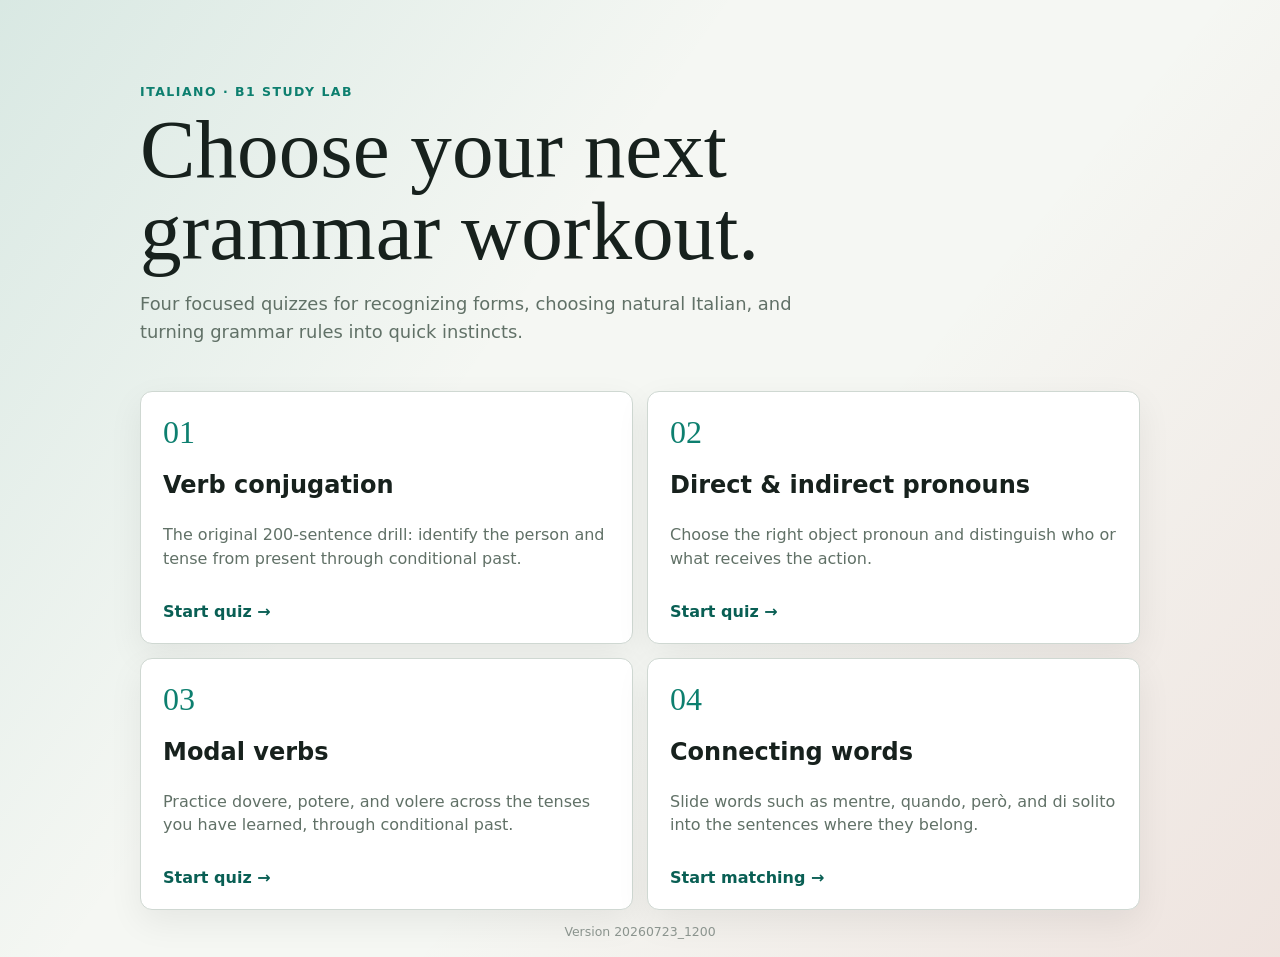
==== commit 987d2192: "Add connecting words matching quiz" ====
--- a/index.html
+++ b/index.html
@@ -1 +1 @@
-<!doctype html><html lang="en"><head><meta charset="utf-8"><meta name="viewport" content="width=device-width,initial-scale=1"><title>Italiano Study Quizzes</title><link rel="stylesheet" href="quiz.css"><style>.hero{padding:clamp(28px,6vw,66px) 0 28px}.eyebrow{color:var(--accent);font-weight:900;text-transform:uppercase;letter-spacing:.12em;font-size:.78rem}.hero h1{font:clamp(2.2rem,7vw,5.2rem)/.98 Georgia,serif;max-width:800px;margin:10px 0 16px}.hero p{max-width:680px;color:var(--muted);font-size:1.12rem;line-height:1.55}.quiz-grid{display:grid;grid-template-columns:repeat(3,minmax(0,1fr));gap:14px}.quiz-card{display:flex;flex-direction:column;background:#fff;border:1px solid var(--line);border-radius:12px;padding:22px;text-decoration:none;color:var(--ink);box-shadow:0 12px 35px #0001;transition:.18s}.quiz-card:hover{transform:translateY(-3px);border-color:var(--accent);box-shadow:0 18px 40px #0002}.number{font:2rem Georgia,serif;color:var(--accent)}.quiz-card h2{margin:20px 0 8px}.quiz-card p{color:var(--muted);line-height:1.45;flex:1}.go{font-weight:900;color:var(--dark);margin-top:16px}@media(max-width:780px){.quiz-grid{grid-template-columns:1fr}.hero{padding-top:25px}}</style></head><body><main class="shell"><header class="hero"><div class="eyebrow">Italiano · B1 study lab</div><h1>Choose your next grammar workout.</h1><p>Three focused quizzes for recognizing forms, choosing natural Italian, and turning grammar rules into quick instincts.</p></header><section class="quiz-grid" aria-label="Study quizzes"><a class="quiz-card" href="verb-quiz.html"><span class="number">01</span><h2>Verb conjugation</h2><p>The original 200-sentence drill: identify the person and tense from present through conditional past.</p><span class="go">Start quiz →</span></a><a class="quiz-card" href="pronouns-quiz.html"><span class="number">02</span><h2>Direct & indirect pronouns</h2><p>Choose the right object pronoun, distinguish who receives what, and practice combined forms.</p><span class="go">Start quiz →</span></a><a class="quiz-card" href="modal-verbs-quiz.html"><span class="number">03</span><h2>Modal verbs</h2><p>Practice dovere, potere, and volere across the tenses you have learned, through conditional past.</p><span class="go">Start quiz →</span></a></section><div class="version">Version 20260721_1800</div></main></body></html>
+<!doctype html><html lang="en"><head><meta charset="utf-8"><meta name="viewport" content="width=device-width,initial-scale=1"><title>Italiano Study Quizzes</title><link rel="stylesheet" href="quiz.css"><style>.hero{padding:clamp(28px,6vw,66px) 0 28px}.eyebrow{color:var(--accent);font-weight:900;text-transform:uppercase;letter-spacing:.12em;font-size:.78rem}.hero h1{font:clamp(2.2rem,7vw,5.2rem)/.98 Georgia,serif;max-width:800px;margin:10px 0 16px}.hero p{max-width:680px;color:var(--muted);font-size:1.12rem;line-height:1.55}.quiz-grid{display:grid;grid-template-columns:repeat(2,minmax(0,1fr));gap:14px}.quiz-card{display:flex;flex-direction:column;background:#fff;border:1px solid var(--line);border-radius:12px;padding:22px;text-decoration:none;color:var(--ink);box-shadow:0 12px 35px #0001;transition:.18s}.quiz-card:hover{transform:translateY(-3px);border-color:var(--accent);box-shadow:0 18px 40px #0002}.number{font:2rem Georgia,serif;color:var(--accent)}.quiz-card h2{margin:20px 0 8px}.quiz-card p{color:var(--muted);line-height:1.45;flex:1}.go{font-weight:900;color:var(--dark);margin-top:16px}@media(max-width:780px){.quiz-grid{grid-template-columns:1fr}.hero{padding-top:25px}}</style></head><body><main class="shell"><header class="hero"><div class="eyebrow">Italiano · B1 study lab</div><h1>Choose your next grammar workout.</h1><p>Four focused quizzes for recognizing forms, choosing natural Italian, and turning grammar rules into quick instincts.</p></header><section class="quiz-grid" aria-label="Study quizzes"><a class="quiz-card" href="verb-quiz.html"><span class="number">01</span><h2>Verb conjugation</h2><p>The original 200-sentence drill: identify the person and tense from present through conditional past.</p><span class="go">Start quiz →</span></a><a class="quiz-card" href="pronouns-quiz.html"><span class="number">02</span><h2>Direct & indirect pronouns</h2><p>Choose the right object pronoun and distinguish who or what receives the action.</p><span class="go">Start quiz →</span></a><a class="quiz-card" href="modal-verbs-quiz.html"><span class="number">03</span><h2>Modal verbs</h2><p>Practice dovere, potere, and volere across the tenses you have learned, through conditional past.</p><span class="go">Start quiz →</span></a><a class="quiz-card" href="connecting-words-quiz.html"><span class="number">04</span><h2>Connecting words</h2><p>Slide words such as mentre, quando, però, and di solito into the sentences where they belong.</p><span class="go">Start matching →</span></a></section><div class="version">Version 20260723_1200</div></main></body></html>
